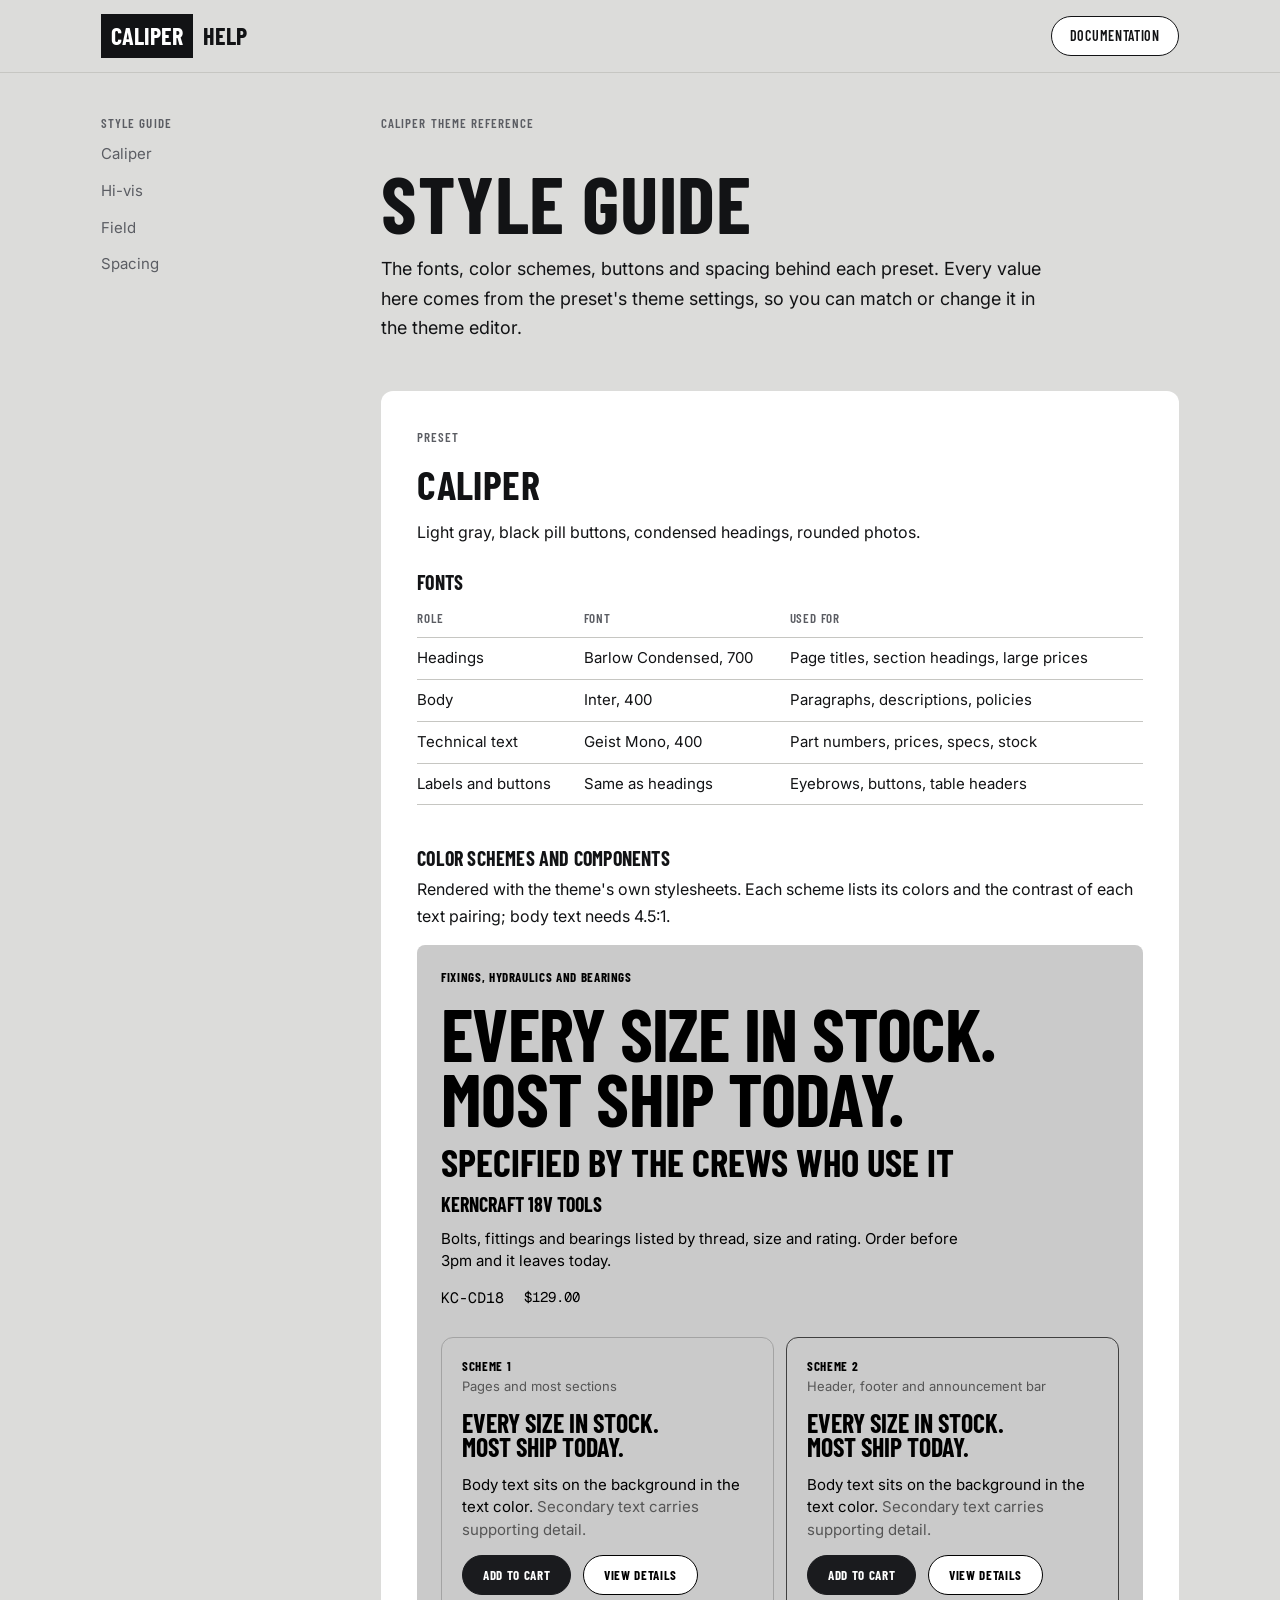
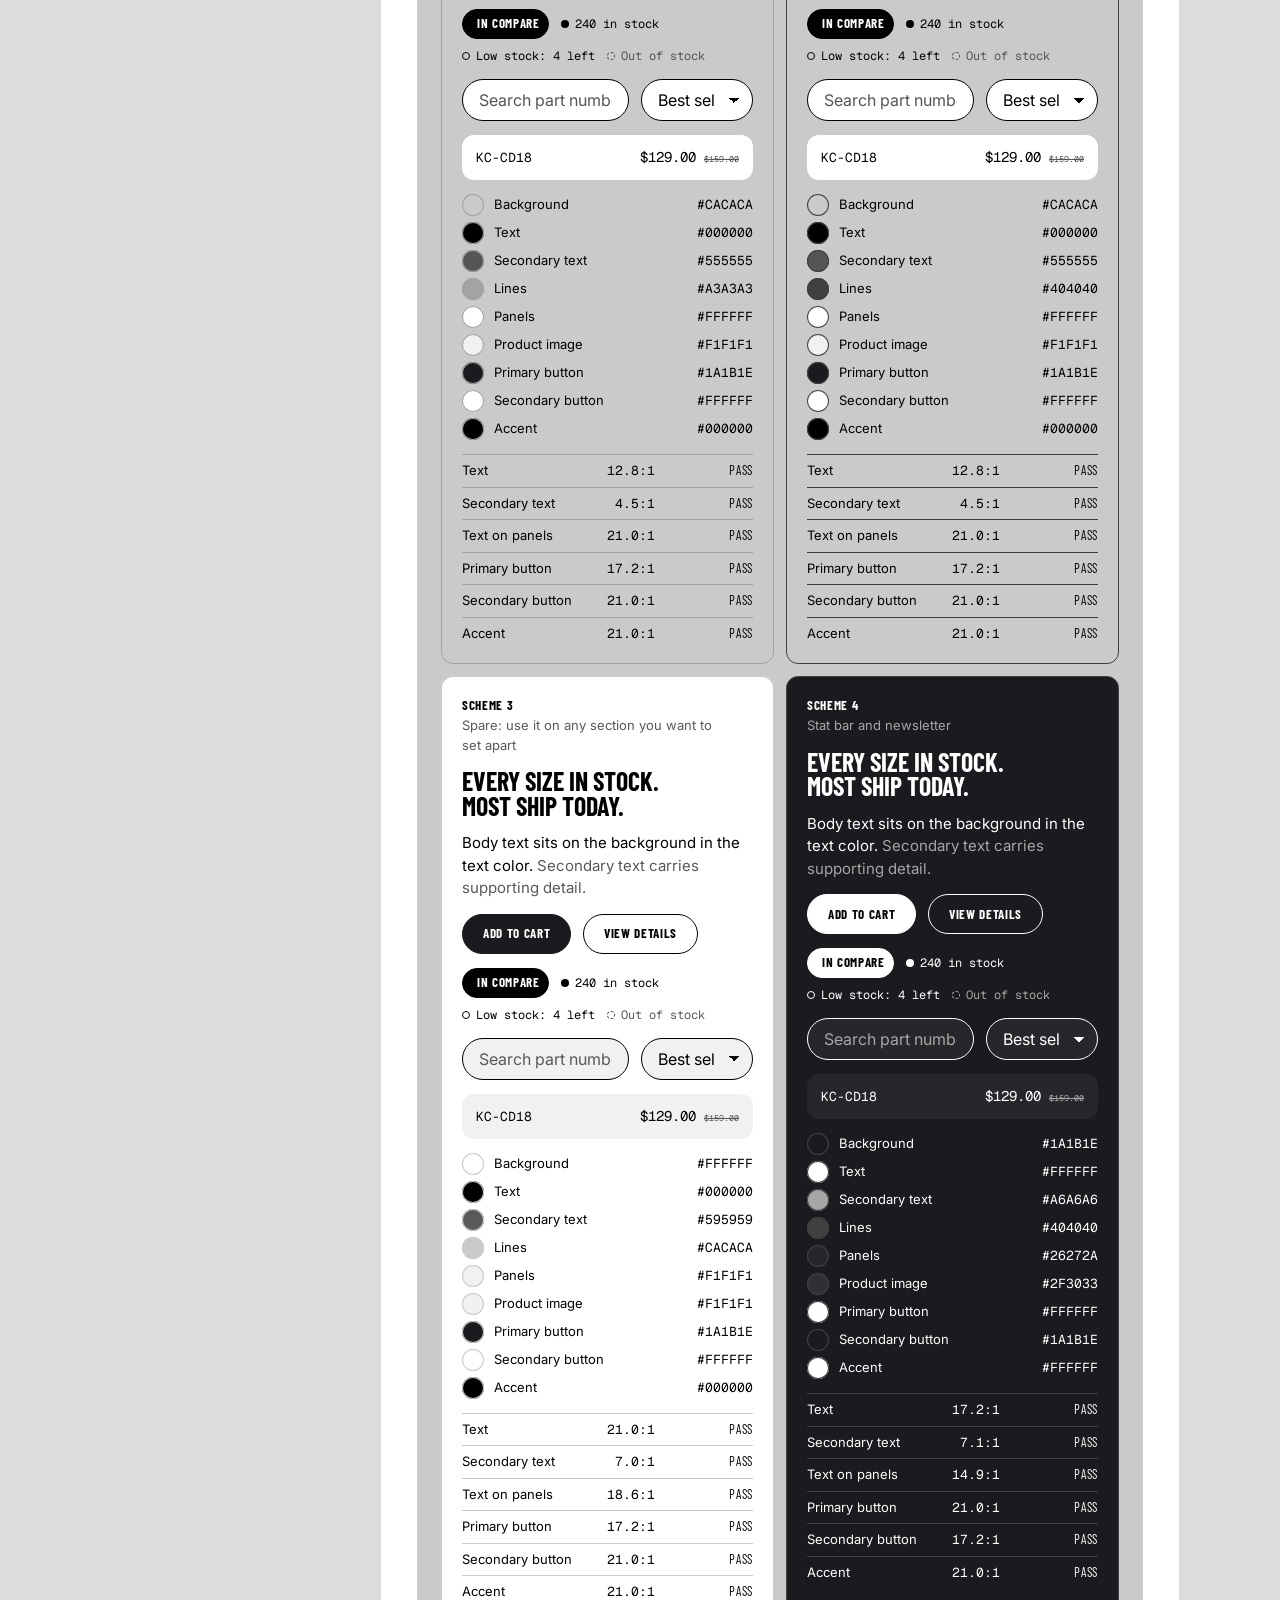
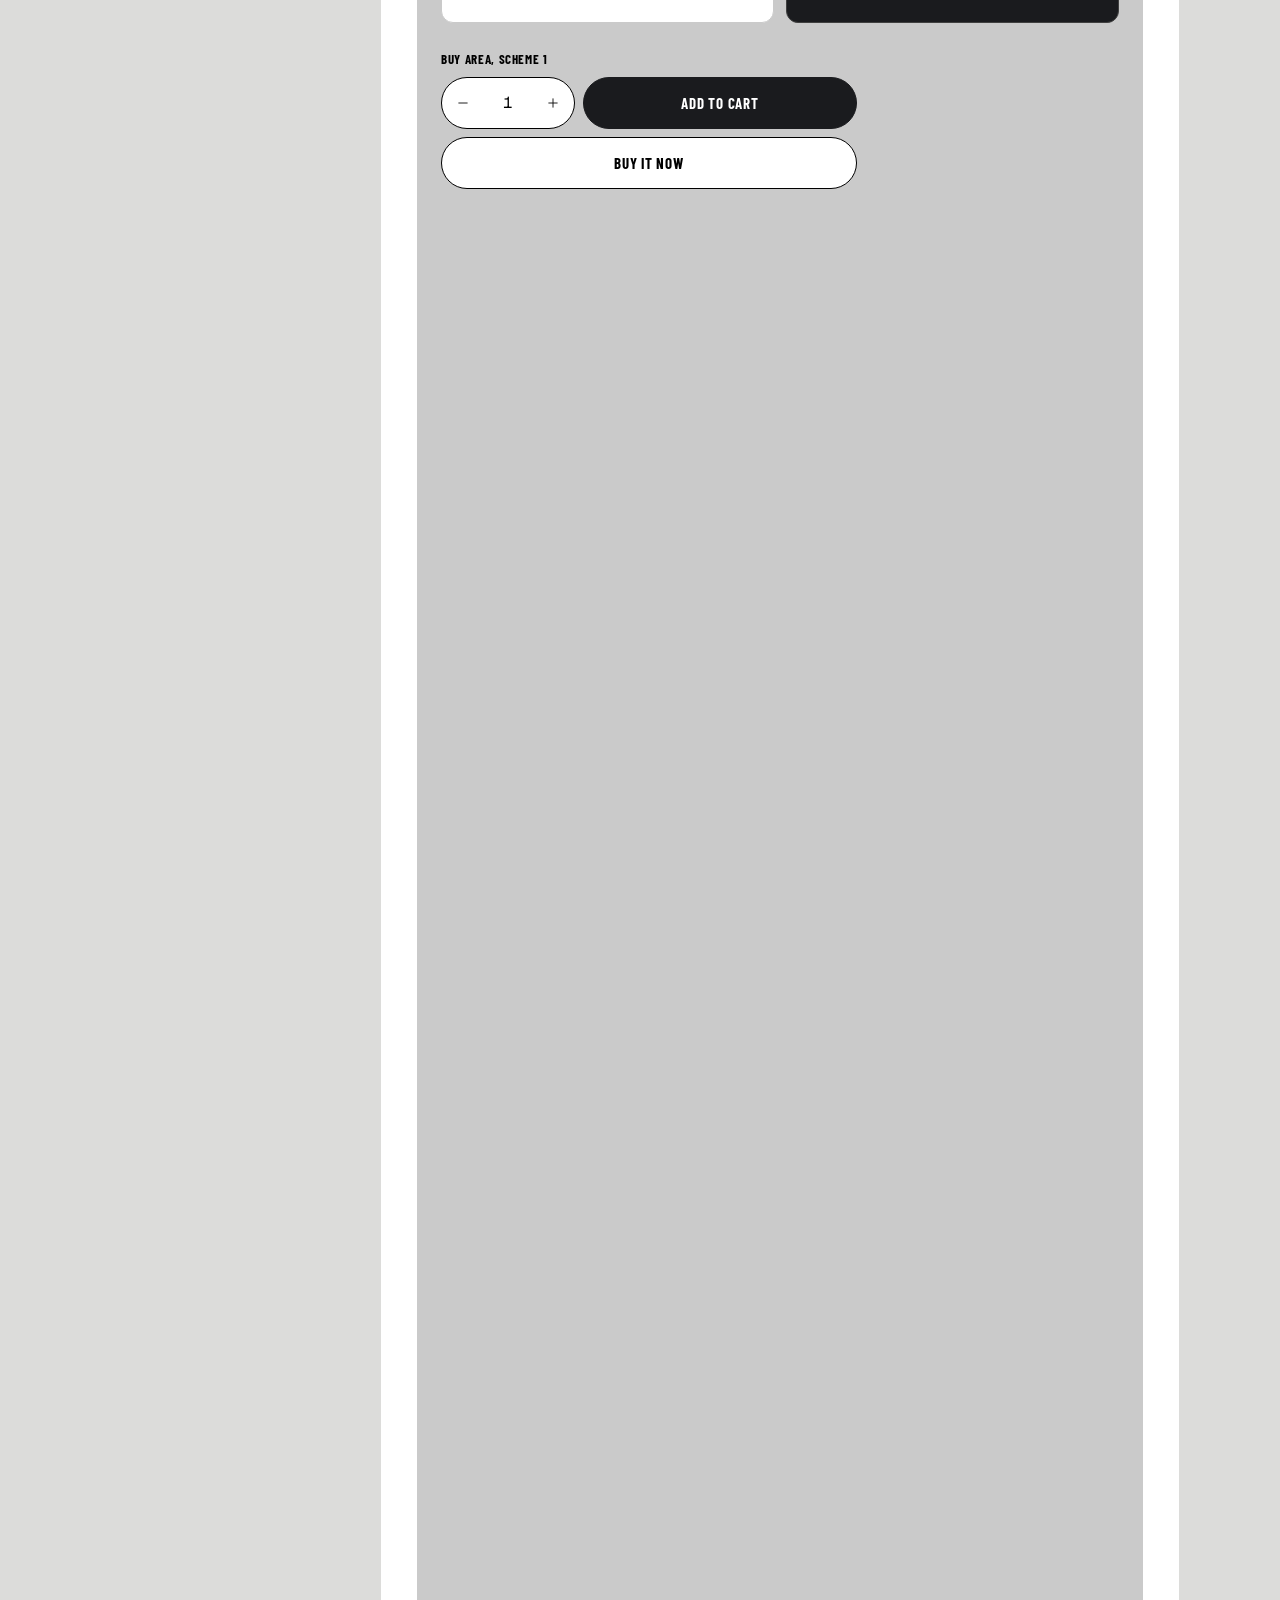
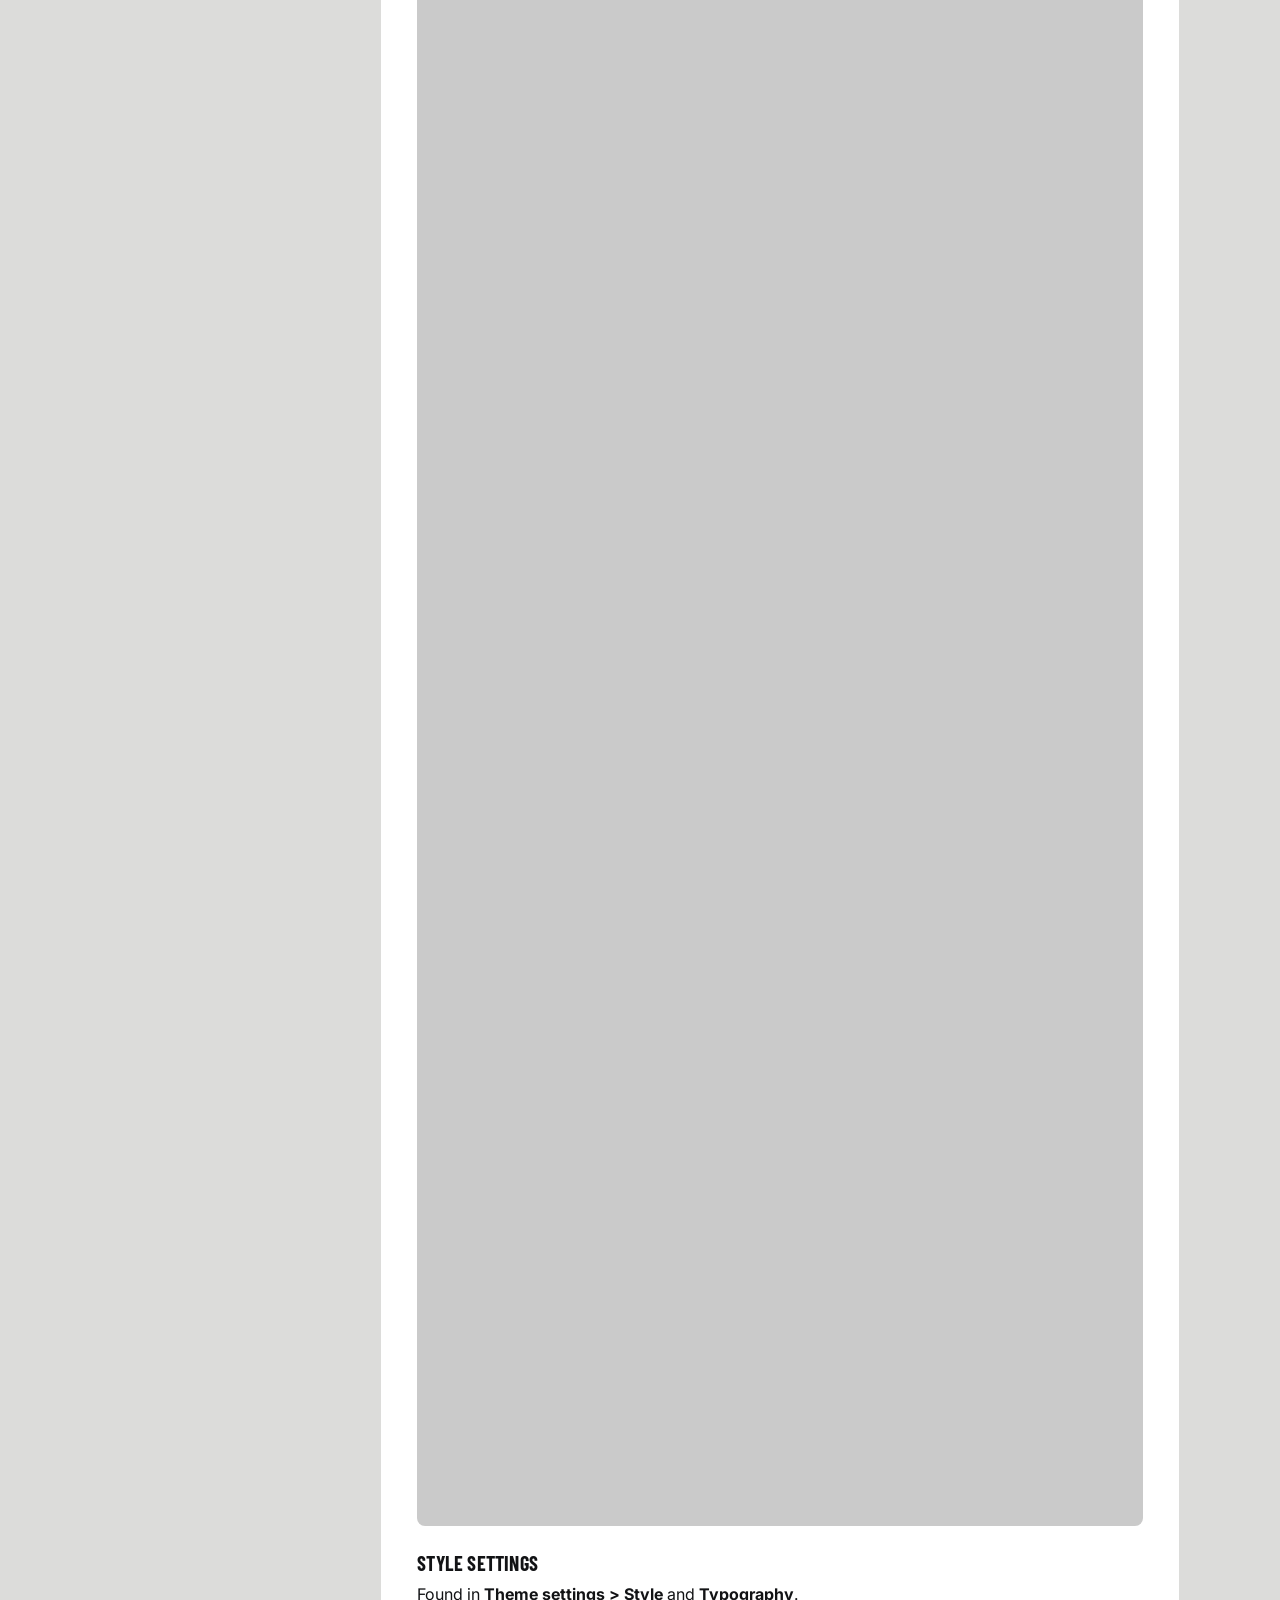
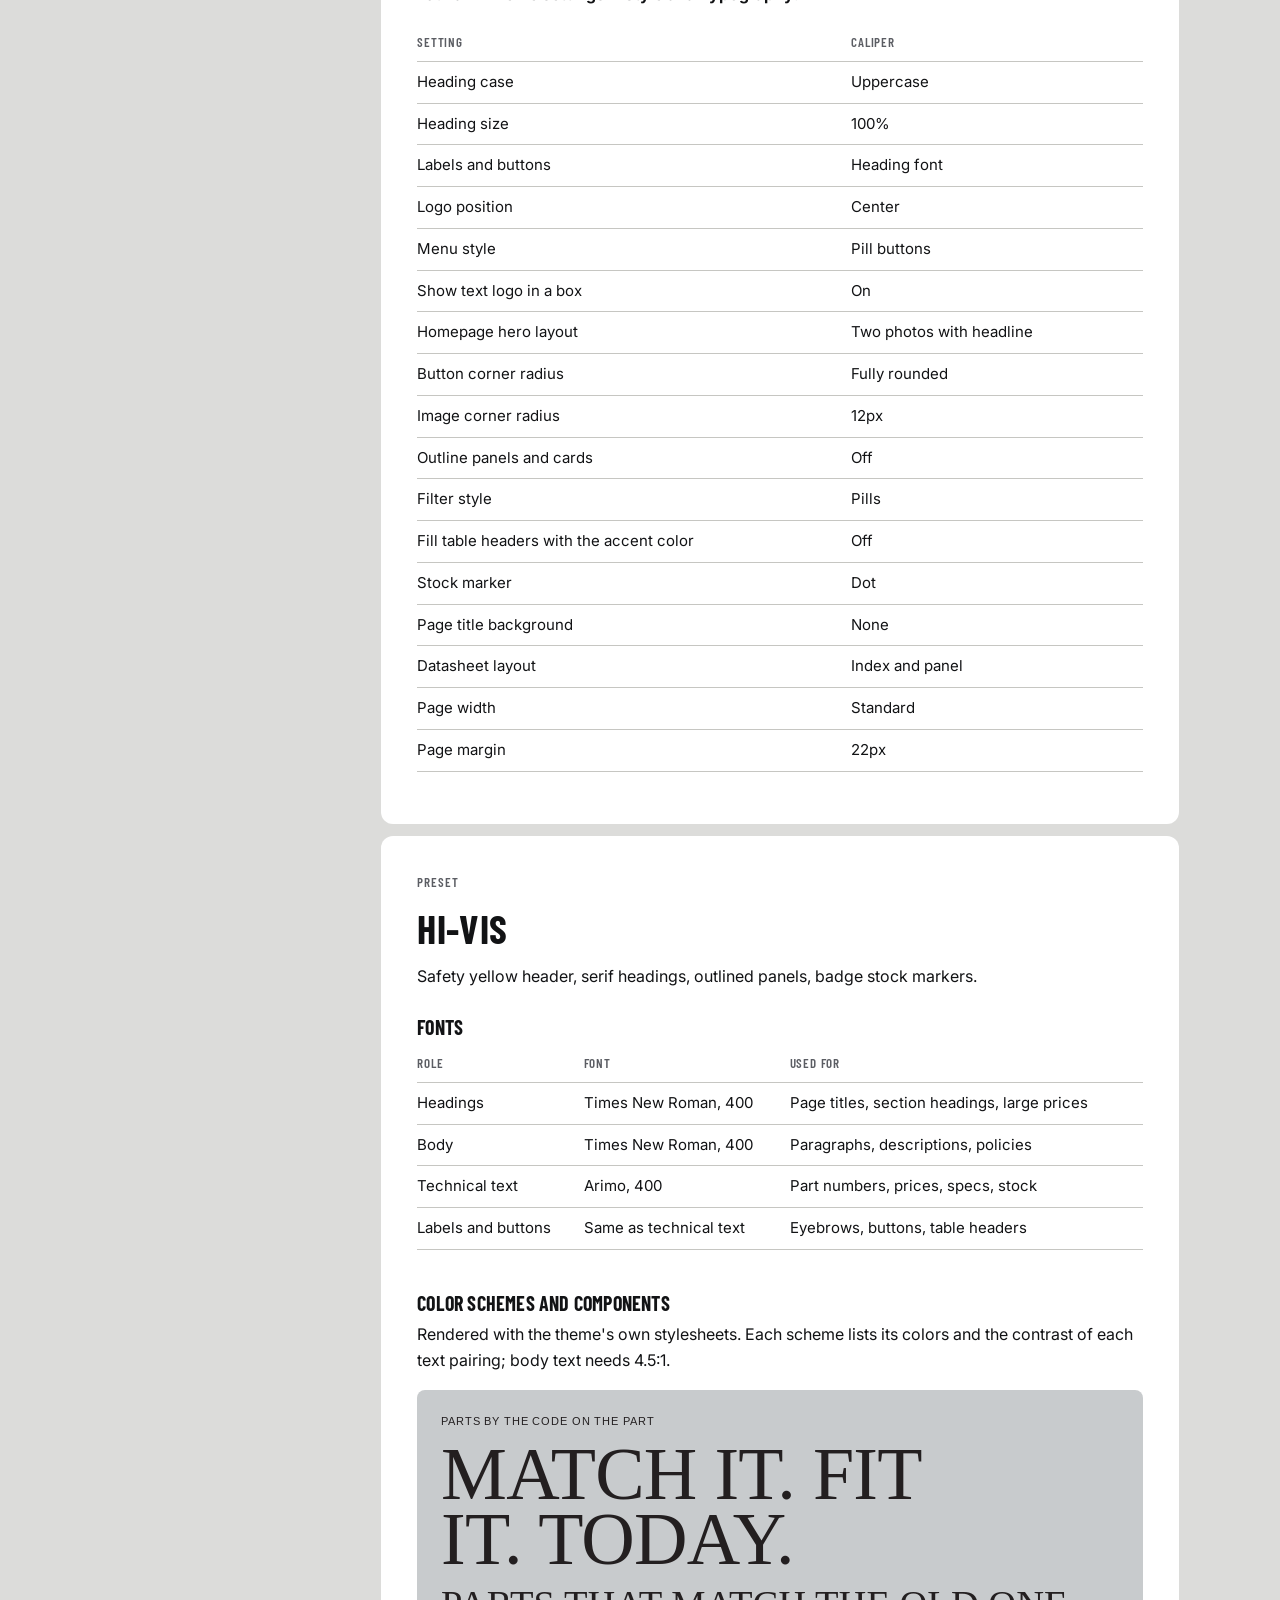
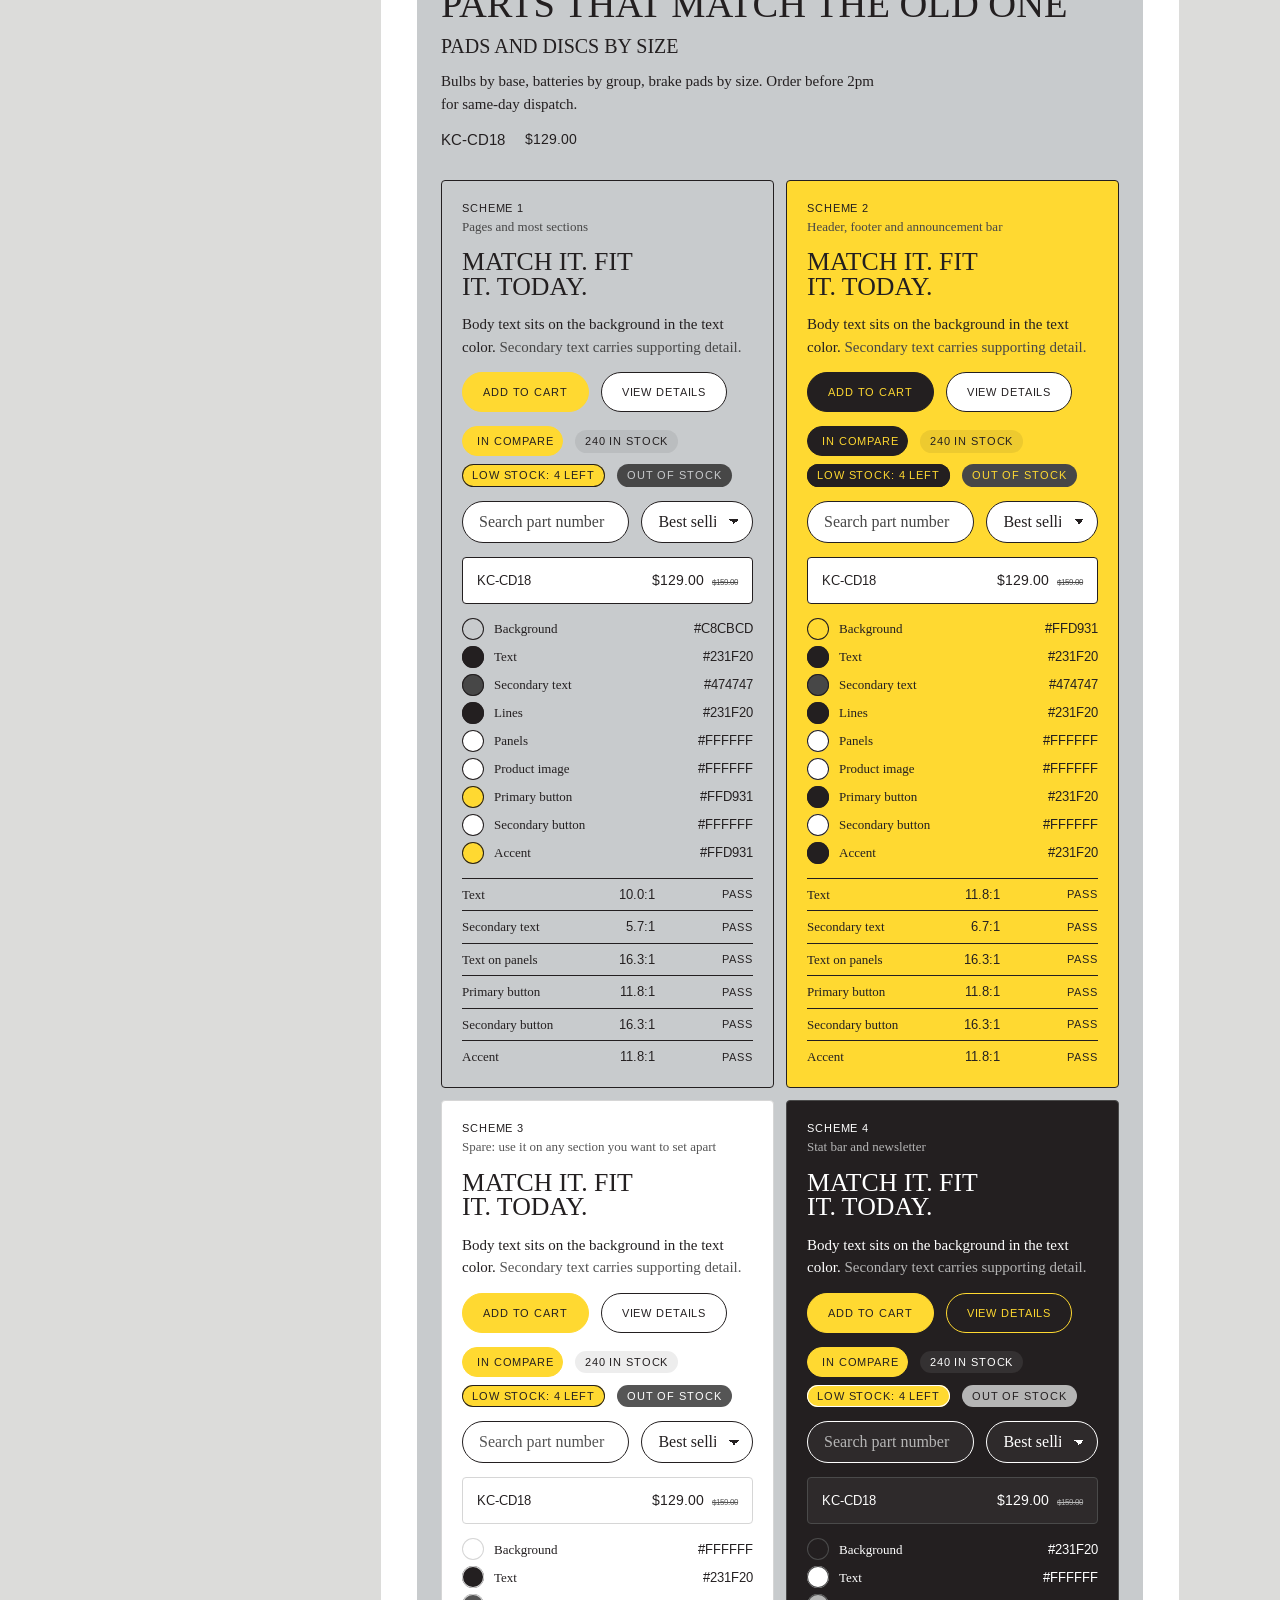
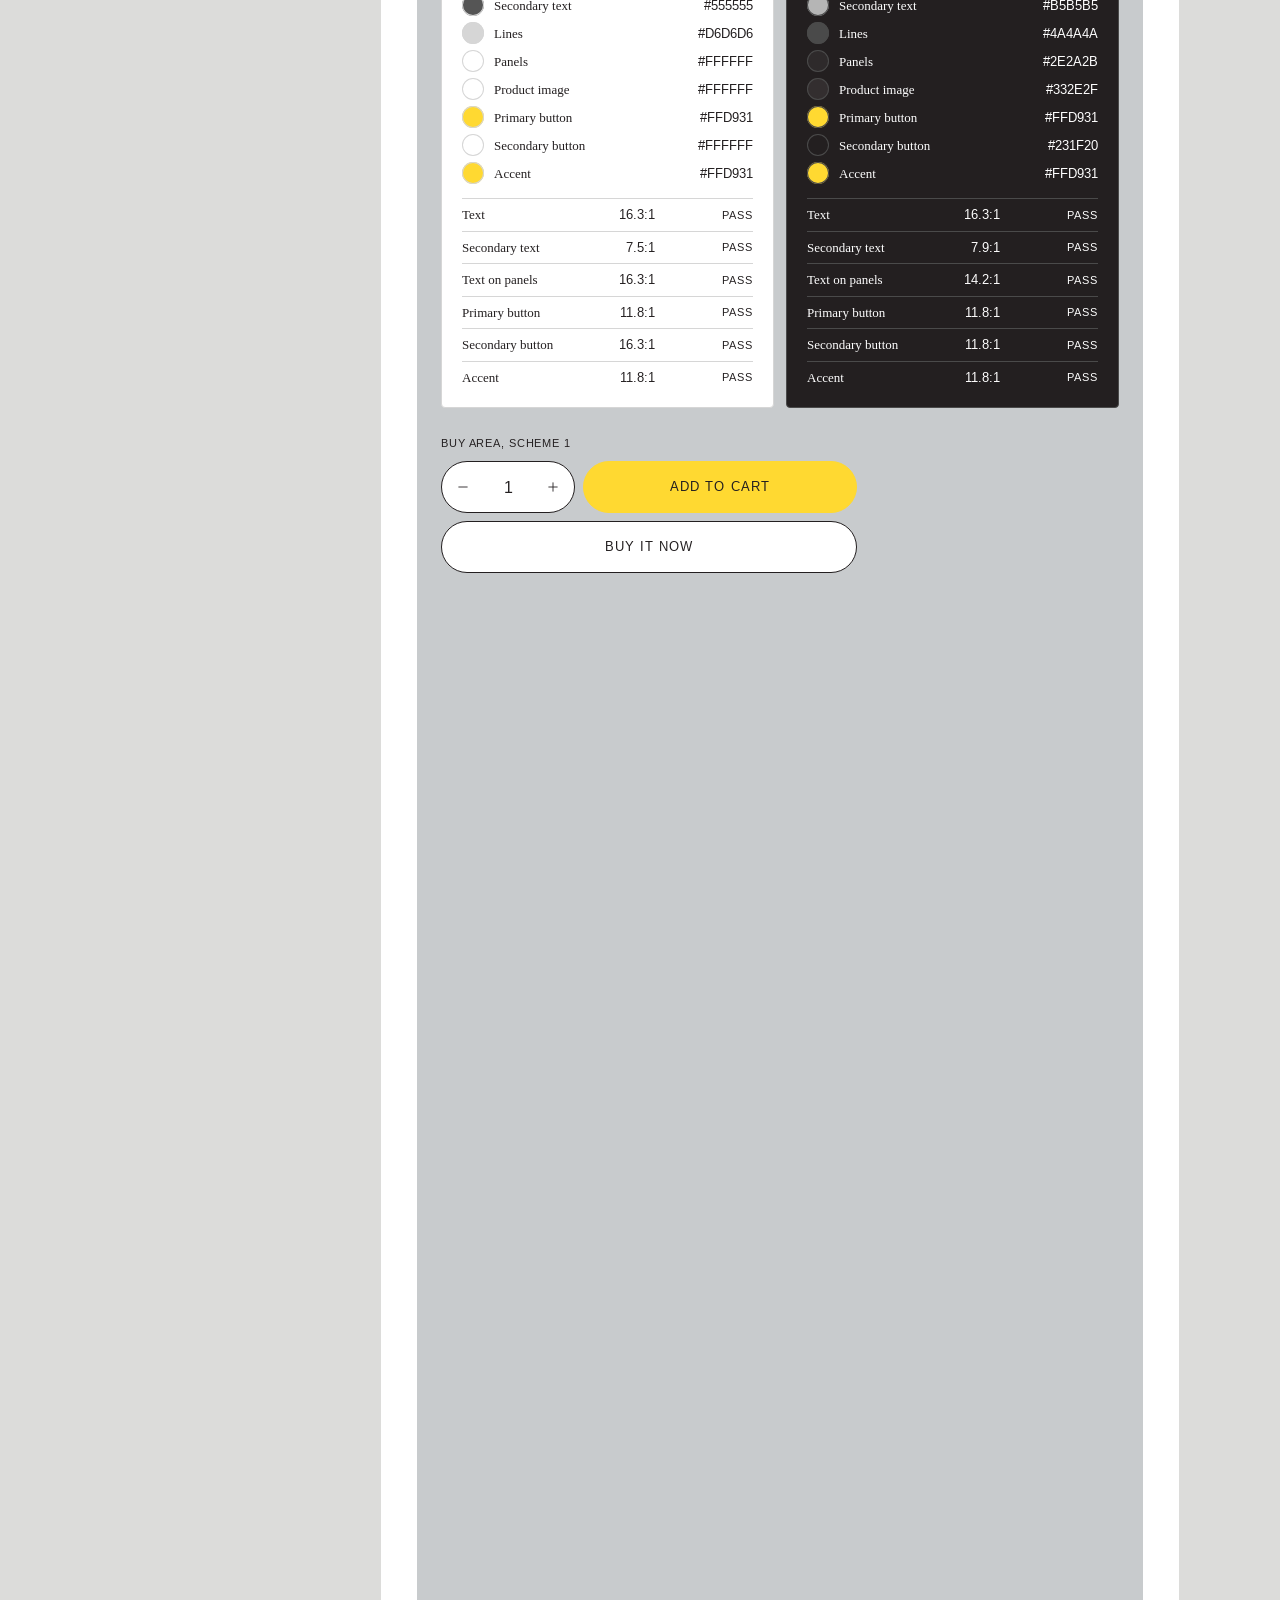
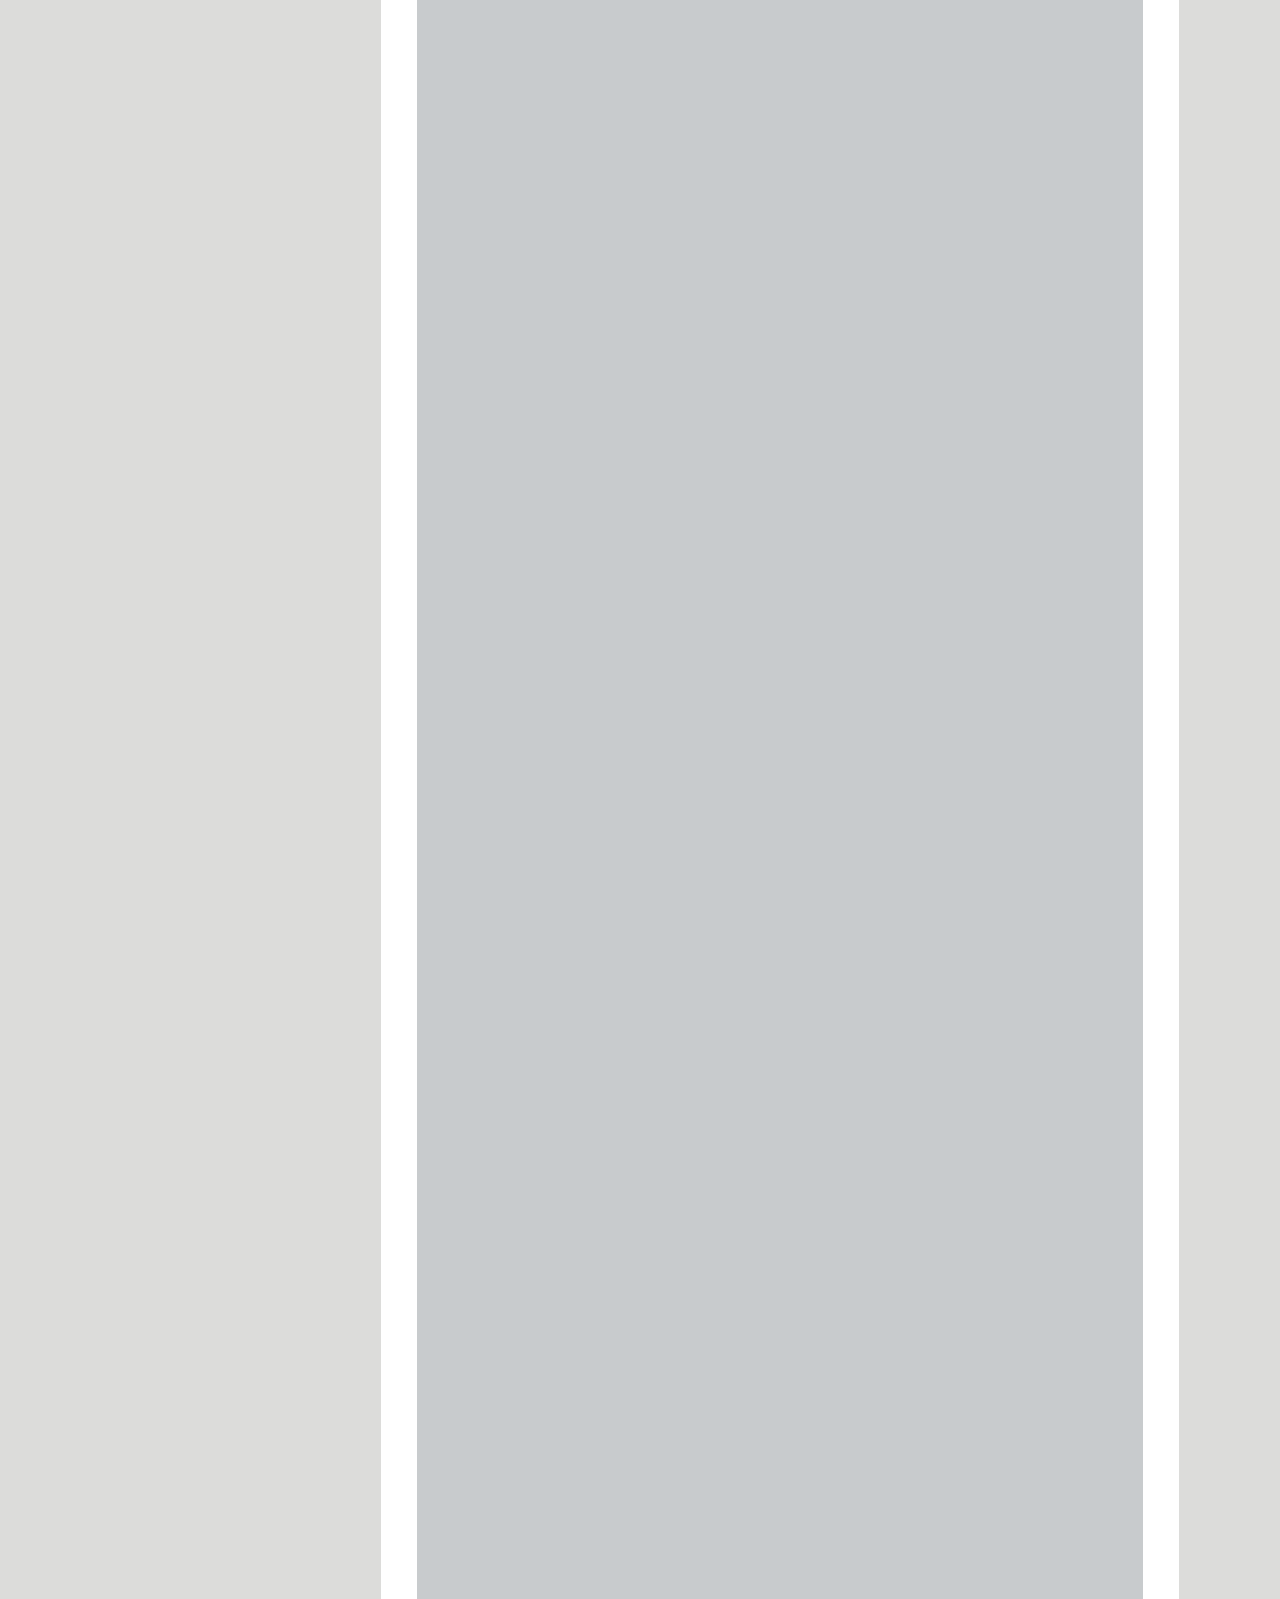
==== style-guide.html @ a6ded008 "Style guide, screenshot upload on the support form, 1.0.0 release notes" ====
<!doctype html>
<html lang="en">
<head>
<meta charset="utf-8">
<meta name="viewport" content="width=device-width, initial-scale=1">
<title>Caliper style guide</title>
<meta name="description" content="Fonts, color schemes, buttons and spacing for each Caliper preset, rendered with the theme's own styles.">
<link rel="preconnect" href="https://fonts.googleapis.com">
<link rel="preconnect" href="https://fonts.gstatic.com" crossorigin>
<link rel="stylesheet" href="https://fonts.googleapis.com/css2?family=Barlow+Condensed:wght@600;700&family=Inter:wght@400;600&family=Geist+Mono&display=swap">
<link rel="stylesheet" href="style.css">
</head>
<body>
<header class="top">
  <div class="top__inner">
    <a class="brand" href="index.html"><span>Caliper</span> Help</a>
    <a class="pill" href="index.html">Documentation</a>
  </div>
</header>

<div class="layout">
  <nav class="toc" aria-label="Contents">
    <span class="label">Style guide</span>
    <a href="#caliper">Caliper</a><a href="#hi-vis">Hi-vis</a><a href="#field">Field</a>
    <a href="#spacing">Spacing</a>
  </nav>

  <main class="content">
    <div class="hero">
      <p class="label">Caliper theme reference</p>
      <h1>Style guide</h1>
      <p class="lede">The fonts, color schemes, buttons and spacing behind each preset. Every value here comes from the preset's theme settings, so you can match or change it in the theme editor.</p>
    </div>

    <section class="doc" id="caliper">
      <p class="label">Preset</p>
      <h2>Caliper</h2>
      <p>Light gray, black pill buttons, condensed headings, rounded photos.</p>
      <h3>Fonts</h3>
      <div class="table-wrap"><table><thead><tr><th>Role</th><th>Font</th><th>Used for</th></tr></thead><tbody><tr><td>Headings</td><td>Barlow Condensed, 700</td><td>Page titles, section headings, large prices</td></tr><tr><td>Body</td><td>Inter, 400</td><td>Paragraphs, descriptions, policies</td></tr><tr><td>Technical text</td><td>Geist Mono, 400</td><td>Part numbers, prices, specs, stock</td></tr><tr><td>Labels and buttons</td><td>Same as headings</td><td>Eyebrows, buttons, table headers</td></tr></tbody></table></div>
      <h3>Color schemes and components</h3>
      <p>Rendered with the theme's own stylesheets. Each scheme lists its colors and the contrast of each text pairing; body text needs 4.5:1.</p>
      <iframe class="sg-frame" title="Caliper preset: type, color schemes and components" loading="lazy" srcdoc="&lt;!doctype html&gt;
&lt;html lang=&quot;en&quot;&gt;&lt;head&gt;&lt;meta charset=&quot;utf-8&quot;&gt;&lt;meta name=&quot;viewport&quot; content=&quot;width=device-width, initial-scale=1&quot;&gt;
&lt;link rel=&quot;preconnect&quot; href=&quot;https://fonts.googleapis.com&quot;&gt;&lt;link rel=&quot;preconnect&quot; href=&quot;https://fonts.gstatic.com&quot; crossorigin&gt;
&lt;link rel=&quot;stylesheet&quot; href=&quot;https://fonts.googleapis.com/css2?family=Barlow+Condensed:wght@700&amp;family=Inter:wght@400;700&amp;family=Geist+Mono:wght@400;700&amp;display=swap&quot;&gt;
&lt;link rel=&quot;stylesheet&quot; href=&quot;theme/critical.css&quot;&gt;&lt;link rel=&quot;stylesheet&quot; href=&quot;theme/base.css&quot;&gt;&lt;link rel=&quot;stylesheet&quot; href=&quot;theme/section-product.css&quot;&gt;
&lt;style&gt;
:root {
  --font-heading-family: &#x27;Barlow Condensed&#x27;, sans-serif; --font-heading-weight: 700; --font-heading-style: normal;
  --heading-case: uppercase; --heading-scale: 1.0;
  --font-body-family: &#x27;Inter&#x27;, sans-serif; --font-body-weight: 400; --font-body-weight-bold: 700; --font-body-style: normal;
  --font-mono-family: &#x27;Geist Mono&#x27;, monospace; --font-mono-weight: 400; --font-mono-weight-bold: 700;
  --font-label-family: &#x27;Barlow Condensed&#x27;, sans-serif; --font-label-weight: 700; --label-size: 0.8125rem; --label-tracking: 0.05em;
  --page-width: 1200px; --page-margin: 22px; --page-margin-phone: min(22px, 20px);
  --radius-button: 999px; --radius-image: 12px;
  --panel-border-width: 0px;
}
:root, .color-scheme-1 { --color-background: #CACACA; --gradient-background: #CACACA; --color-text: #000000; --color-muted: #555555; --color-rule: #A3A3A3; --color-panel: #FFFFFF; --color-specimen: #F1F1F1; --color-button: #1A1B1E; --color-button-label: #FFFFFF; --color-secondary-button: #FFFFFF; --color-secondary-button-label: #000000; --color-accent: #000000; --color-accent-label: #FFFFFF; }
.color-scheme-2 { --color-background: #CACACA; --gradient-background: #CACACA; --color-text: #000000; --color-muted: #555555; --color-rule: #404040; --color-panel: #FFFFFF; --color-specimen: #F1F1F1; --color-button: #1A1B1E; --color-button-label: #FFFFFF; --color-secondary-button: #FFFFFF; --color-secondary-button-label: #000000; --color-accent: #000000; --color-accent-label: #FFFFFF; }
.color-scheme-3 { --color-background: #FFFFFF; --gradient-background: #FFFFFF; --color-text: #000000; --color-muted: #595959; --color-rule: #CACACA; --color-panel: #F1F1F1; --color-specimen: #F1F1F1; --color-button: #1A1B1E; --color-button-label: #FFFFFF; --color-secondary-button: #FFFFFF; --color-secondary-button-label: #000000; --color-accent: #000000; --color-accent-label: #FFFFFF; }
.color-scheme-4 { --color-background: #1A1B1E; --gradient-background: #1A1B1E; --color-text: #FFFFFF; --color-muted: #A6A6A6; --color-rule: #404040; --color-panel: #26272A; --color-specimen: #2F3033; --color-button: #FFFFFF; --color-button-label: #000000; --color-secondary-button: #1A1B1E; --color-secondary-button-label: #FFFFFF; --color-accent: #FFFFFF; --color-accent-label: #000000; }
html, body { min-height: 0; }
body { display: block; background: var(--color-background); padding: 24px; }
.sg-type { display: grid; gap: 14px; padding-bottom: 28px; }
.sg-type__meta { display: flex; flex-wrap: wrap; gap: 8px 20px; }
.sg-schemes { display: grid; grid-template-columns: repeat(auto-fit, minmax(min(100%, 300px), 1fr)); gap: 12px; }
.sg-scheme { display: grid; align-content: start; gap: 14px; padding: 20px; border-radius: max(var(--radius-image), 4px);
  background: var(--color-background); color: var(--color-text); border: 1px solid var(--color-rule); }
.sg-scheme__head { display: grid; gap: 2px; }
.sg-small { font-size: 0.8125rem; }
.sg-row { display: flex; flex-wrap: wrap; align-items: center; gap: 8px 12px; }
.sg-row--fields { display: grid; grid-template-columns: minmax(0, 3fr) minmax(0, 2fr); }
.sg-panel { display: flex; justify-content: space-between; align-items: baseline; gap: 12px; padding: 12px 14px;
  background: var(--color-panel); border: var(--panel-border-width) solid var(--color-rule); border-radius: max(var(--radius-image), 4px); }
.sg-swatches, .sg-checks { display: grid; gap: 6px; margin: 0; padding: 0; list-style: none; font-size: 0.8125rem; }
.sg-swatches li, .sg-checks li { display: grid; grid-template-columns: 22px minmax(0, 1fr) auto; align-items: center; gap: 10px; }
.sg-checks li { grid-template-columns: minmax(0, 1fr) auto 5.5rem; padding-top: 6px; border-top: 1px solid var(--color-rule); }
.sg-swatch { width: 22px; height: 22px; border-radius: 50%; box-shadow: inset 0 0 0 1px var(--color-rule); }
.sg-swatches code, .sg-checks code { font-family: var(--font-mono-family); }
.sg-verdict { text-align: end; font-family: var(--font-label-family); font-size: var(--label-size); letter-spacing: var(--label-tracking); text-transform: uppercase; }
.sg-buy { display: grid; gap: 0; max-width: 26rem; padding-top: 28px; }
.sg-buy .product-form__row { display: flex; flex-wrap: wrap; gap: 0.5rem; }
.sg-buy .product-form__submit { flex: 1 1 8rem; }
.sg-buy .quantity__button { color: inherit; }
&lt;/style&gt;&lt;/head&gt;
&lt;body class=&quot;color-scheme-1&quot; data-menu=&quot;pills&quot; data-filters=&quot;pills&quot; data-stock=&quot;dot&quot; data-table-head=&quot;plain&quot;&gt;
&lt;div class=&quot;sg-type&quot;&gt;
  &lt;p class=&quot;label&quot;&gt;Fixings, hydraulics and bearings&lt;/p&gt;
  &lt;p class=&quot;h0&quot;&gt;Every size in stock. Most ship today.&lt;/p&gt;
  &lt;p class=&quot;h2&quot;&gt;Specified by the crews who use it&lt;/p&gt;
  &lt;p class=&quot;h4&quot;&gt;Kerncraft 18V tools&lt;/p&gt;
  &lt;p style=&quot;max-width:60ch&quot;&gt;Bolts, fittings and bearings listed by thread, size and rating. Order before 3pm and it leaves today.&lt;/p&gt;
  &lt;div class=&quot;sg-type__meta&quot;&gt;&lt;span class=&quot;part-number&quot;&gt;KC-CD18&lt;/span&gt;&lt;span class=&quot;price&quot;&gt;$129.00&lt;/span&gt;&lt;/div&gt;
&lt;/div&gt;
&lt;div class=&quot;sg-schemes&quot;&gt;
&lt;section class=&quot;sg-scheme color-scheme-1&quot; aria-labelledby=&quot;scheme-1-title&quot;&gt;
  &lt;header class=&quot;sg-scheme__head&quot;&gt;
    &lt;p class=&quot;label&quot; id=&quot;scheme-1-title&quot;&gt;Scheme 1&lt;/p&gt;
    &lt;p class=&quot;muted sg-small&quot;&gt;Pages and most sections&lt;/p&gt;
  &lt;/header&gt;
  &lt;p class=&quot;h3&quot;&gt;Every size in stock. Most ship today.&lt;/p&gt;
  &lt;p&gt;Body text sits on the background in the text color. &lt;span class=&quot;muted&quot;&gt;Secondary text carries supporting detail.&lt;/span&gt;&lt;/p&gt;
  &lt;div class=&quot;sg-row&quot;&gt;
    &lt;span class=&quot;button&quot;&gt;Add to cart&lt;/span&gt;
    &lt;span class=&quot;button button--secondary&quot;&gt;View details&lt;/span&gt;
  &lt;/div&gt;
  &lt;div class=&quot;sg-row&quot;&gt;
    &lt;span class=&quot;chip&quot;&gt;In compare&lt;/span&gt;
    &lt;span class=&quot;stock stock--in mono&quot;&gt;240 in stock&lt;/span&gt;
    &lt;span class=&quot;stock stock--low mono&quot;&gt;Low stock: 4 left&lt;/span&gt;
    &lt;span class=&quot;stock stock--out mono&quot;&gt;Out of stock&lt;/span&gt;
  &lt;/div&gt;
  &lt;div class=&quot;sg-row sg-row--fields&quot;&gt;
    &lt;input class=&quot;input&quot; type=&quot;text&quot; placeholder=&quot;Search part number&quot; aria-label=&quot;Search part number (scheme-1)&quot;&gt;
    &lt;select class=&quot;select&quot; aria-label=&quot;Sort (scheme-1)&quot;&gt;&lt;option&gt;Best selling&lt;/option&gt;&lt;/select&gt;
  &lt;/div&gt;
  &lt;div class=&quot;sg-panel&quot;&gt;
    &lt;span class=&quot;part-number sg-small&quot;&gt;KC-CD18&lt;/span&gt;
    &lt;div class=&quot;price price--sale&quot;&gt;&lt;span class=&quot;price__current&quot;&gt;$129.00&lt;/span&gt;&lt;s class=&quot;price__compare&quot;&gt;$159.00&lt;/s&gt;&lt;/div&gt;
  &lt;/div&gt;
  &lt;ul class=&quot;sg-swatches&quot; role=&quot;list&quot;&gt;&lt;li&gt;&lt;span class=&quot;sg-swatch&quot; style=&quot;background:#CACACA&quot;&gt;&lt;/span&gt;&lt;span&gt;Background&lt;/span&gt;&lt;code&gt;#CACACA&lt;/code&gt;&lt;/li&gt;&lt;li&gt;&lt;span class=&quot;sg-swatch&quot; style=&quot;background:#000000&quot;&gt;&lt;/span&gt;&lt;span&gt;Text&lt;/span&gt;&lt;code&gt;#000000&lt;/code&gt;&lt;/li&gt;&lt;li&gt;&lt;span class=&quot;sg-swatch&quot; style=&quot;background:#555555&quot;&gt;&lt;/span&gt;&lt;span&gt;Secondary text&lt;/span&gt;&lt;code&gt;#555555&lt;/code&gt;&lt;/li&gt;&lt;li&gt;&lt;span class=&quot;sg-swatch&quot; style=&quot;background:#A3A3A3&quot;&gt;&lt;/span&gt;&lt;span&gt;Lines&lt;/span&gt;&lt;code&gt;#A3A3A3&lt;/code&gt;&lt;/li&gt;&lt;li&gt;&lt;span class=&quot;sg-swatch&quot; style=&quot;background:#FFFFFF&quot;&gt;&lt;/span&gt;&lt;span&gt;Panels&lt;/span&gt;&lt;code&gt;#FFFFFF&lt;/code&gt;&lt;/li&gt;&lt;li&gt;&lt;span class=&quot;sg-swatch&quot; style=&quot;background:#F1F1F1&quot;&gt;&lt;/span&gt;&lt;span&gt;Product image&lt;/span&gt;&lt;code&gt;#F1F1F1&lt;/code&gt;&lt;/li&gt;&lt;li&gt;&lt;span class=&quot;sg-swatch&quot; style=&quot;background:#1A1B1E&quot;&gt;&lt;/span&gt;&lt;span&gt;Primary button&lt;/span&gt;&lt;code&gt;#1A1B1E&lt;/code&gt;&lt;/li&gt;&lt;li&gt;&lt;span class=&quot;sg-swatch&quot; style=&quot;background:#FFFFFF&quot;&gt;&lt;/span&gt;&lt;span&gt;Secondary button&lt;/span&gt;&lt;code&gt;#FFFFFF&lt;/code&gt;&lt;/li&gt;&lt;li&gt;&lt;span class=&quot;sg-swatch&quot; style=&quot;background:#000000&quot;&gt;&lt;/span&gt;&lt;span&gt;Accent&lt;/span&gt;&lt;code&gt;#000000&lt;/code&gt;&lt;/li&gt;&lt;/ul&gt;
  &lt;ul class=&quot;sg-checks&quot; role=&quot;list&quot; aria-label=&quot;Contrast, 4.5:1 needed for text&quot;&gt;&lt;li&gt;&lt;span&gt;Text&lt;/span&gt;&lt;code&gt;12.8:1&lt;/code&gt;&lt;span class=&quot;sg-verdict&quot;&gt;Pass&lt;/span&gt;&lt;/li&gt;&lt;li&gt;&lt;span&gt;Secondary text&lt;/span&gt;&lt;code&gt;4.5:1&lt;/code&gt;&lt;span class=&quot;sg-verdict&quot;&gt;Pass&lt;/span&gt;&lt;/li&gt;&lt;li&gt;&lt;span&gt;Text on panels&lt;/span&gt;&lt;code&gt;21.0:1&lt;/code&gt;&lt;span class=&quot;sg-verdict&quot;&gt;Pass&lt;/span&gt;&lt;/li&gt;&lt;li&gt;&lt;span&gt;Primary button&lt;/span&gt;&lt;code&gt;17.2:1&lt;/code&gt;&lt;span class=&quot;sg-verdict&quot;&gt;Pass&lt;/span&gt;&lt;/li&gt;&lt;li&gt;&lt;span&gt;Secondary button&lt;/span&gt;&lt;code&gt;21.0:1&lt;/code&gt;&lt;span class=&quot;sg-verdict&quot;&gt;Pass&lt;/span&gt;&lt;/li&gt;&lt;li&gt;&lt;span&gt;Accent&lt;/span&gt;&lt;code&gt;21.0:1&lt;/code&gt;&lt;span class=&quot;sg-verdict&quot;&gt;Pass&lt;/span&gt;&lt;/li&gt;&lt;/ul&gt;
&lt;/section&gt;
&lt;section class=&quot;sg-scheme color-scheme-2&quot; aria-labelledby=&quot;scheme-2-title&quot;&gt;
  &lt;header class=&quot;sg-scheme__head&quot;&gt;
    &lt;p class=&quot;label&quot; id=&quot;scheme-2-title&quot;&gt;Scheme 2&lt;/p&gt;
    &lt;p class=&quot;muted sg-small&quot;&gt;Header, footer and announcement bar&lt;/p&gt;
  &lt;/header&gt;
  &lt;p class=&quot;h3&quot;&gt;Every size in stock. Most ship today.&lt;/p&gt;
  &lt;p&gt;Body text sits on the background in the text color. &lt;span class=&quot;muted&quot;&gt;Secondary text carries supporting detail.&lt;/span&gt;&lt;/p&gt;
  &lt;div class=&quot;sg-row&quot;&gt;
    &lt;span class=&quot;button&quot;&gt;Add to cart&lt;/span&gt;
    &lt;span class=&quot;button button--secondary&quot;&gt;View details&lt;/span&gt;
  &lt;/div&gt;
  &lt;div class=&quot;sg-row&quot;&gt;
    &lt;span class=&quot;chip&quot;&gt;In compare&lt;/span&gt;
    &lt;span class=&quot;stock stock--in mono&quot;&gt;240 in stock&lt;/span&gt;
    &lt;span class=&quot;stock stock--low mono&quot;&gt;Low stock: 4 left&lt;/span&gt;
    &lt;span class=&quot;stock stock--out mono&quot;&gt;Out of stock&lt;/span&gt;
  &lt;/div&gt;
  &lt;div class=&quot;sg-row sg-row--fields&quot;&gt;
    &lt;input class=&quot;input&quot; type=&quot;text&quot; placeholder=&quot;Search part number&quot; aria-label=&quot;Search part number (scheme-2)&quot;&gt;
    &lt;select class=&quot;select&quot; aria-label=&quot;Sort (scheme-2)&quot;&gt;&lt;option&gt;Best selling&lt;/option&gt;&lt;/select&gt;
  &lt;/div&gt;
  &lt;div class=&quot;sg-panel&quot;&gt;
    &lt;span class=&quot;part-number sg-small&quot;&gt;KC-CD18&lt;/span&gt;
    &lt;div class=&quot;price price--sale&quot;&gt;&lt;span class=&quot;price__current&quot;&gt;$129.00&lt;/span&gt;&lt;s class=&quot;price__compare&quot;&gt;$159.00&lt;/s&gt;&lt;/div&gt;
  &lt;/div&gt;
  &lt;ul class=&quot;sg-swatches&quot; role=&quot;list&quot;&gt;&lt;li&gt;&lt;span class=&quot;sg-swatch&quot; style=&quot;background:#CACACA&quot;&gt;&lt;/span&gt;&lt;span&gt;Background&lt;/span&gt;&lt;code&gt;#CACACA&lt;/code&gt;&lt;/li&gt;&lt;li&gt;&lt;span class=&quot;sg-swatch&quot; style=&quot;background:#000000&quot;&gt;&lt;/span&gt;&lt;span&gt;Text&lt;/span&gt;&lt;code&gt;#000000&lt;/code&gt;&lt;/li&gt;&lt;li&gt;&lt;span class=&quot;sg-swatch&quot; style=&quot;background:#555555&quot;&gt;&lt;/span&gt;&lt;span&gt;Secondary text&lt;/span&gt;&lt;code&gt;#555555&lt;/code&gt;&lt;/li&gt;&lt;li&gt;&lt;span class=&quot;sg-swatch&quot; style=&quot;background:#404040&quot;&gt;&lt;/span&gt;&lt;span&gt;Lines&lt;/span&gt;&lt;code&gt;#404040&lt;/code&gt;&lt;/li&gt;&lt;li&gt;&lt;span class=&quot;sg-swatch&quot; style=&quot;background:#FFFFFF&quot;&gt;&lt;/span&gt;&lt;span&gt;Panels&lt;/span&gt;&lt;code&gt;#FFFFFF&lt;/code&gt;&lt;/li&gt;&lt;li&gt;&lt;span class=&quot;sg-swatch&quot; style=&quot;background:#F1F1F1&quot;&gt;&lt;/span&gt;&lt;span&gt;Product image&lt;/span&gt;&lt;code&gt;#F1F1F1&lt;/code&gt;&lt;/li&gt;&lt;li&gt;&lt;span class=&quot;sg-swatch&quot; style=&quot;background:#1A1B1E&quot;&gt;&lt;/span&gt;&lt;span&gt;Primary button&lt;/span&gt;&lt;code&gt;#1A1B1E&lt;/code&gt;&lt;/li&gt;&lt;li&gt;&lt;span class=&quot;sg-swatch&quot; style=&quot;background:#FFFFFF&quot;&gt;&lt;/span&gt;&lt;span&gt;Secondary button&lt;/span&gt;&lt;code&gt;#FFFFFF&lt;/code&gt;&lt;/li&gt;&lt;li&gt;&lt;span class=&quot;sg-swatch&quot; style=&quot;background:#000000&quot;&gt;&lt;/span&gt;&lt;span&gt;Accent&lt;/span&gt;&lt;code&gt;#000000&lt;/code&gt;&lt;/li&gt;&lt;/ul&gt;
  &lt;ul class=&quot;sg-checks&quot; role=&quot;list&quot; aria-label=&quot;Contrast, 4.5:1 needed for text&quot;&gt;&lt;li&gt;&lt;span&gt;Text&lt;/span&gt;&lt;code&gt;12.8:1&lt;/code&gt;&lt;span class=&quot;sg-verdict&quot;&gt;Pass&lt;/span&gt;&lt;/li&gt;&lt;li&gt;&lt;span&gt;Secondary text&lt;/span&gt;&lt;code&gt;4.5:1&lt;/code&gt;&lt;span class=&quot;sg-verdict&quot;&gt;Pass&lt;/span&gt;&lt;/li&gt;&lt;li&gt;&lt;span&gt;Text on panels&lt;/span&gt;&lt;code&gt;21.0:1&lt;/code&gt;&lt;span class=&quot;sg-verdict&quot;&gt;Pass&lt;/span&gt;&lt;/li&gt;&lt;li&gt;&lt;span&gt;Primary button&lt;/span&gt;&lt;code&gt;17.2:1&lt;/code&gt;&lt;span class=&quot;sg-verdict&quot;&gt;Pass&lt;/span&gt;&lt;/li&gt;&lt;li&gt;&lt;span&gt;Secondary button&lt;/span&gt;&lt;code&gt;21.0:1&lt;/code&gt;&lt;span class=&quot;sg-verdict&quot;&gt;Pass&lt;/span&gt;&lt;/li&gt;&lt;li&gt;&lt;span&gt;Accent&lt;/span&gt;&lt;code&gt;21.0:1&lt;/code&gt;&lt;span class=&quot;sg-verdict&quot;&gt;Pass&lt;/span&gt;&lt;/li&gt;&lt;/ul&gt;
&lt;/section&gt;
&lt;section class=&quot;sg-scheme color-scheme-3&quot; aria-labelledby=&quot;scheme-3-title&quot;&gt;
  &lt;header class=&quot;sg-scheme__head&quot;&gt;
    &lt;p class=&quot;label&quot; id=&quot;scheme-3-title&quot;&gt;Scheme 3&lt;/p&gt;
    &lt;p class=&quot;muted sg-small&quot;&gt;Spare: use it on any section you want to set apart&lt;/p&gt;
  &lt;/header&gt;
  &lt;p class=&quot;h3&quot;&gt;Every size in stock. Most ship today.&lt;/p&gt;
  &lt;p&gt;Body text sits on the background in the text color. &lt;span class=&quot;muted&quot;&gt;Secondary text carries supporting detail.&lt;/span&gt;&lt;/p&gt;
  &lt;div class=&quot;sg-row&quot;&gt;
    &lt;span class=&quot;button&quot;&gt;Add to cart&lt;/span&gt;
    &lt;span class=&quot;button button--secondary&quot;&gt;View details&lt;/span&gt;
  &lt;/div&gt;
  &lt;div class=&quot;sg-row&quot;&gt;
    &lt;span class=&quot;chip&quot;&gt;In compare&lt;/span&gt;
    &lt;span class=&quot;stock stock--in mono&quot;&gt;240 in stock&lt;/span&gt;
    &lt;span class=&quot;stock stock--low mono&quot;&gt;Low stock: 4 left&lt;/span&gt;
    &lt;span class=&quot;stock stock--out mono&quot;&gt;Out of stock&lt;/span&gt;
  &lt;/div&gt;
  &lt;div class=&quot;sg-row sg-row--fields&quot;&gt;
    &lt;input class=&quot;input&quot; type=&quot;text&quot; placeholder=&quot;Search part number&quot; aria-label=&quot;Search part number (scheme-3)&quot;&gt;
    &lt;select class=&quot;select&quot; aria-label=&quot;Sort (scheme-3)&quot;&gt;&lt;option&gt;Best selling&lt;/option&gt;&lt;/select&gt;
  &lt;/div&gt;
  &lt;div class=&quot;sg-panel&quot;&gt;
    &lt;span class=&quot;part-number sg-small&quot;&gt;KC-CD18&lt;/span&gt;
    &lt;div class=&quot;price price--sale&quot;&gt;&lt;span class=&quot;price__current&quot;&gt;$129.00&lt;/span&gt;&lt;s class=&quot;price__compare&quot;&gt;$159.00&lt;/s&gt;&lt;/div&gt;
  &lt;/div&gt;
  &lt;ul class=&quot;sg-swatches&quot; role=&quot;list&quot;&gt;&lt;li&gt;&lt;span class=&quot;sg-swatch&quot; style=&quot;background:#FFFFFF&quot;&gt;&lt;/span&gt;&lt;span&gt;Background&lt;/span&gt;&lt;code&gt;#FFFFFF&lt;/code&gt;&lt;/li&gt;&lt;li&gt;&lt;span class=&quot;sg-swatch&quot; style=&quot;background:#000000&quot;&gt;&lt;/span&gt;&lt;span&gt;Text&lt;/span&gt;&lt;code&gt;#000000&lt;/code&gt;&lt;/li&gt;&lt;li&gt;&lt;span class=&quot;sg-swatch&quot; style=&quot;background:#595959&quot;&gt;&lt;/span&gt;&lt;span&gt;Secondary text&lt;/span&gt;&lt;code&gt;#595959&lt;/code&gt;&lt;/li&gt;&lt;li&gt;&lt;span class=&quot;sg-swatch&quot; style=&quot;background:#CACACA&quot;&gt;&lt;/span&gt;&lt;span&gt;Lines&lt;/span&gt;&lt;code&gt;#CACACA&lt;/code&gt;&lt;/li&gt;&lt;li&gt;&lt;span class=&quot;sg-swatch&quot; style=&quot;background:#F1F1F1&quot;&gt;&lt;/span&gt;&lt;span&gt;Panels&lt;/span&gt;&lt;code&gt;#F1F1F1&lt;/code&gt;&lt;/li&gt;&lt;li&gt;&lt;span class=&quot;sg-swatch&quot; style=&quot;background:#F1F1F1&quot;&gt;&lt;/span&gt;&lt;span&gt;Product image&lt;/span&gt;&lt;code&gt;#F1F1F1&lt;/code&gt;&lt;/li&gt;&lt;li&gt;&lt;span class=&quot;sg-swatch&quot; style=&quot;background:#1A1B1E&quot;&gt;&lt;/span&gt;&lt;span&gt;Primary button&lt;/span&gt;&lt;code&gt;#1A1B1E&lt;/code&gt;&lt;/li&gt;&lt;li&gt;&lt;span class=&quot;sg-swatch&quot; style=&quot;background:#FFFFFF&quot;&gt;&lt;/span&gt;&lt;span&gt;Secondary button&lt;/span&gt;&lt;code&gt;#FFFFFF&lt;/code&gt;&lt;/li&gt;&lt;li&gt;&lt;span class=&quot;sg-swatch&quot; style=&quot;background:#000000&quot;&gt;&lt;/span&gt;&lt;span&gt;Accent&lt;/span&gt;&lt;code&gt;#000000&lt;/code&gt;&lt;/li&gt;&lt;/ul&gt;
  &lt;ul class=&quot;sg-checks&quot; role=&quot;list&quot; aria-label=&quot;Contrast, 4.5:1 needed for text&quot;&gt;&lt;li&gt;&lt;span&gt;Text&lt;/span&gt;&lt;code&gt;21.0:1&lt;/code&gt;&lt;span class=&quot;sg-verdict&quot;&gt;Pass&lt;/span&gt;&lt;/li&gt;&lt;li&gt;&lt;span&gt;Secondary text&lt;/span&gt;&lt;code&gt;7.0:1&lt;/code&gt;&lt;span class=&quot;sg-verdict&quot;&gt;Pass&lt;/span&gt;&lt;/li&gt;&lt;li&gt;&lt;span&gt;Text on panels&lt;/span&gt;&lt;code&gt;18.6:1&lt;/code&gt;&lt;span class=&quot;sg-verdict&quot;&gt;Pass&lt;/span&gt;&lt;/li&gt;&lt;li&gt;&lt;span&gt;Primary button&lt;/span&gt;&lt;code&gt;17.2:1&lt;/code&gt;&lt;span class=&quot;sg-verdict&quot;&gt;Pass&lt;/span&gt;&lt;/li&gt;&lt;li&gt;&lt;span&gt;Secondary button&lt;/span&gt;&lt;code&gt;21.0:1&lt;/code&gt;&lt;span class=&quot;sg-verdict&quot;&gt;Pass&lt;/span&gt;&lt;/li&gt;&lt;li&gt;&lt;span&gt;Accent&lt;/span&gt;&lt;code&gt;21.0:1&lt;/code&gt;&lt;span class=&quot;sg-verdict&quot;&gt;Pass&lt;/span&gt;&lt;/li&gt;&lt;/ul&gt;
&lt;/section&gt;
&lt;section class=&quot;sg-scheme color-scheme-4&quot; aria-labelledby=&quot;scheme-4-title&quot;&gt;
  &lt;header class=&quot;sg-scheme__head&quot;&gt;
    &lt;p class=&quot;label&quot; id=&quot;scheme-4-title&quot;&gt;Scheme 4&lt;/p&gt;
    &lt;p class=&quot;muted sg-small&quot;&gt;Stat bar and newsletter&lt;/p&gt;
  &lt;/header&gt;
  &lt;p class=&quot;h3&quot;&gt;Every size in stock. Most ship today.&lt;/p&gt;
  &lt;p&gt;Body text sits on the background in the text color. &lt;span class=&quot;muted&quot;&gt;Secondary text carries supporting detail.&lt;/span&gt;&lt;/p&gt;
  &lt;div class=&quot;sg-row&quot;&gt;
    &lt;span class=&quot;button&quot;&gt;Add to cart&lt;/span&gt;
    &lt;span class=&quot;button button--secondary&quot;&gt;View details&lt;/span&gt;
  &lt;/div&gt;
  &lt;div class=&quot;sg-row&quot;&gt;
    &lt;span class=&quot;chip&quot;&gt;In compare&lt;/span&gt;
    &lt;span class=&quot;stock stock--in mono&quot;&gt;240 in stock&lt;/span&gt;
    &lt;span class=&quot;stock stock--low mono&quot;&gt;Low stock: 4 left&lt;/span&gt;
    &lt;span class=&quot;stock stock--out mono&quot;&gt;Out of stock&lt;/span&gt;
  &lt;/div&gt;
  &lt;div class=&quot;sg-row sg-row--fields&quot;&gt;
    &lt;input class=&quot;input&quot; type=&quot;text&quot; placeholder=&quot;Search part number&quot; aria-label=&quot;Search part number (scheme-4)&quot;&gt;
    &lt;select class=&quot;select&quot; aria-label=&quot;Sort (scheme-4)&quot;&gt;&lt;option&gt;Best selling&lt;/option&gt;&lt;/select&gt;
  &lt;/div&gt;
  &lt;div class=&quot;sg-panel&quot;&gt;
    &lt;span class=&quot;part-number sg-small&quot;&gt;KC-CD18&lt;/span&gt;
    &lt;div class=&quot;price price--sale&quot;&gt;&lt;span class=&quot;price__current&quot;&gt;$129.00&lt;/span&gt;&lt;s class=&quot;price__compare&quot;&gt;$159.00&lt;/s&gt;&lt;/div&gt;
  &lt;/div&gt;
  &lt;ul class=&quot;sg-swatches&quot; role=&quot;list&quot;&gt;&lt;li&gt;&lt;span class=&quot;sg-swatch&quot; style=&quot;background:#1A1B1E&quot;&gt;&lt;/span&gt;&lt;span&gt;Background&lt;/span&gt;&lt;code&gt;#1A1B1E&lt;/code&gt;&lt;/li&gt;&lt;li&gt;&lt;span class=&quot;sg-swatch&quot; style=&quot;background:#FFFFFF&quot;&gt;&lt;/span&gt;&lt;span&gt;Text&lt;/span&gt;&lt;code&gt;#FFFFFF&lt;/code&gt;&lt;/li&gt;&lt;li&gt;&lt;span class=&quot;sg-swatch&quot; style=&quot;background:#A6A6A6&quot;&gt;&lt;/span&gt;&lt;span&gt;Secondary text&lt;/span&gt;&lt;code&gt;#A6A6A6&lt;/code&gt;&lt;/li&gt;&lt;li&gt;&lt;span class=&quot;sg-swatch&quot; style=&quot;background:#404040&quot;&gt;&lt;/span&gt;&lt;span&gt;Lines&lt;/span&gt;&lt;code&gt;#404040&lt;/code&gt;&lt;/li&gt;&lt;li&gt;&lt;span class=&quot;sg-swatch&quot; style=&quot;background:#26272A&quot;&gt;&lt;/span&gt;&lt;span&gt;Panels&lt;/span&gt;&lt;code&gt;#26272A&lt;/code&gt;&lt;/li&gt;&lt;li&gt;&lt;span class=&quot;sg-swatch&quot; style=&quot;background:#2F3033&quot;&gt;&lt;/span&gt;&lt;span&gt;Product image&lt;/span&gt;&lt;code&gt;#2F3033&lt;/code&gt;&lt;/li&gt;&lt;li&gt;&lt;span class=&quot;sg-swatch&quot; style=&quot;background:#FFFFFF&quot;&gt;&lt;/span&gt;&lt;span&gt;Primary button&lt;/span&gt;&lt;code&gt;#FFFFFF&lt;/code&gt;&lt;/li&gt;&lt;li&gt;&lt;span class=&quot;sg-swatch&quot; style=&quot;background:#1A1B1E&quot;&gt;&lt;/span&gt;&lt;span&gt;Secondary button&lt;/span&gt;&lt;code&gt;#1A1B1E&lt;/code&gt;&lt;/li&gt;&lt;li&gt;&lt;span class=&quot;sg-swatch&quot; style=&quot;background:#FFFFFF&quot;&gt;&lt;/span&gt;&lt;span&gt;Accent&lt;/span&gt;&lt;code&gt;#FFFFFF&lt;/code&gt;&lt;/li&gt;&lt;/ul&gt;
  &lt;ul class=&quot;sg-checks&quot; role=&quot;list&quot; aria-label=&quot;Contrast, 4.5:1 needed for text&quot;&gt;&lt;li&gt;&lt;span&gt;Text&lt;/span&gt;&lt;code&gt;17.2:1&lt;/code&gt;&lt;span class=&quot;sg-verdict&quot;&gt;Pass&lt;/span&gt;&lt;/li&gt;&lt;li&gt;&lt;span&gt;Secondary text&lt;/span&gt;&lt;code&gt;7.1:1&lt;/code&gt;&lt;span class=&quot;sg-verdict&quot;&gt;Pass&lt;/span&gt;&lt;/li&gt;&lt;li&gt;&lt;span&gt;Text on panels&lt;/span&gt;&lt;code&gt;14.9:1&lt;/code&gt;&lt;span class=&quot;sg-verdict&quot;&gt;Pass&lt;/span&gt;&lt;/li&gt;&lt;li&gt;&lt;span&gt;Primary button&lt;/span&gt;&lt;code&gt;21.0:1&lt;/code&gt;&lt;span class=&quot;sg-verdict&quot;&gt;Pass&lt;/span&gt;&lt;/li&gt;&lt;li&gt;&lt;span&gt;Secondary button&lt;/span&gt;&lt;code&gt;17.2:1&lt;/code&gt;&lt;span class=&quot;sg-verdict&quot;&gt;Pass&lt;/span&gt;&lt;/li&gt;&lt;li&gt;&lt;span&gt;Accent&lt;/span&gt;&lt;code&gt;21.0:1&lt;/code&gt;&lt;span class=&quot;sg-verdict&quot;&gt;Pass&lt;/span&gt;&lt;/li&gt;&lt;/ul&gt;
&lt;/section&gt;&lt;/div&gt;
&lt;div class=&quot;sg-buy&quot;&gt;
  &lt;p class=&quot;label&quot;&gt;Buy area, scheme 1&lt;/p&gt;
  &lt;div class=&quot;product-form__row&quot; style=&quot;margin-top:10px&quot;&gt;
    &lt;div class=&quot;quantity&quot;&gt;
      &lt;button type=&quot;button&quot; class=&quot;quantity__button&quot; aria-label=&quot;Decrease quantity&quot;&gt;&lt;svg class=&quot;icon&quot; viewBox=&quot;0 0 24 24&quot; fill=&quot;none&quot; stroke=&quot;currentColor&quot; stroke-width=&quot;1.5&quot; stroke-linecap=&quot;square&quot; aria-hidden=&quot;true&quot; focusable=&quot;false&quot;&gt;&lt;path d=&quot;M5 12h14&quot;/&gt;&lt;/svg&gt;&lt;/button&gt;
      &lt;input class=&quot;quantity__input mono&quot; type=&quot;number&quot; value=&quot;1&quot; aria-label=&quot;Quantity&quot;&gt;
      &lt;button type=&quot;button&quot; class=&quot;quantity__button&quot; aria-label=&quot;Increase quantity&quot;&gt;&lt;svg class=&quot;icon&quot; viewBox=&quot;0 0 24 24&quot; fill=&quot;none&quot; stroke=&quot;currentColor&quot; stroke-width=&quot;1.5&quot; stroke-linecap=&quot;square&quot; aria-hidden=&quot;true&quot; focusable=&quot;false&quot;&gt;&lt;path d=&quot;M12 5v14M5 12h14&quot;/&gt;&lt;/svg&gt;&lt;/button&gt;
    &lt;/div&gt;
    &lt;span class=&quot;button button--large product-form__submit&quot;&gt;Add to cart&lt;/span&gt;
  &lt;/div&gt;
  &lt;div class=&quot;product-form__dynamic&quot;&gt;&lt;div class=&quot;shopify-payment-button&quot;&gt;&lt;span class=&quot;shopify-payment-button__button shopify-payment-button__button--unbranded&quot;&gt;Buy it now&lt;/span&gt;&lt;/div&gt;&lt;/div&gt;
&lt;/div&gt;
&lt;/body&gt;&lt;/html&gt;"></iframe>
      <h3>Style settings</h3>
      <p>Found in <strong>Theme settings &gt; Style</strong> and <strong>Typography</strong>.</p>
      <div class="table-wrap"><table><thead><tr><th>Setting</th><th>Caliper</th></tr></thead><tbody><tr><td>Heading case</td><td>Uppercase</td></tr><tr><td>Heading size</td><td>100%</td></tr><tr><td>Labels and buttons</td><td>Heading font</td></tr><tr><td>Logo position</td><td>Center</td></tr><tr><td>Menu style</td><td>Pill buttons</td></tr><tr><td>Show text logo in a box</td><td>On</td></tr><tr><td>Homepage hero layout</td><td>Two photos with headline</td></tr><tr><td>Button corner radius</td><td>Fully rounded</td></tr><tr><td>Image corner radius</td><td>12px</td></tr><tr><td>Outline panels and cards</td><td>Off</td></tr><tr><td>Filter style</td><td>Pills</td></tr><tr><td>Fill table headers with the accent color</td><td>Off</td></tr><tr><td>Stock marker</td><td>Dot</td></tr><tr><td>Page title background</td><td>None</td></tr><tr><td>Datasheet layout</td><td>Index and panel</td></tr><tr><td>Page width</td><td>Standard</td></tr><tr><td>Page margin</td><td>22px</td></tr></tbody></table></div>
    </section>
    <section class="doc" id="hi-vis">
      <p class="label">Preset</p>
      <h2>Hi-vis</h2>
      <p>Safety yellow header, serif headings, outlined panels, badge stock markers.</p>
      <h3>Fonts</h3>
      <div class="table-wrap"><table><thead><tr><th>Role</th><th>Font</th><th>Used for</th></tr></thead><tbody><tr><td>Headings</td><td>Times New Roman, 400</td><td>Page titles, section headings, large prices</td></tr><tr><td>Body</td><td>Times New Roman, 400</td><td>Paragraphs, descriptions, policies</td></tr><tr><td>Technical text</td><td>Arimo, 400</td><td>Part numbers, prices, specs, stock</td></tr><tr><td>Labels and buttons</td><td>Same as technical text</td><td>Eyebrows, buttons, table headers</td></tr></tbody></table></div>
      <h3>Color schemes and components</h3>
      <p>Rendered with the theme's own stylesheets. Each scheme lists its colors and the contrast of each text pairing; body text needs 4.5:1.</p>
      <iframe class="sg-frame" title="Hi-vis preset: type, color schemes and components" loading="lazy" srcdoc="&lt;!doctype html&gt;
&lt;html lang=&quot;en&quot;&gt;&lt;head&gt;&lt;meta charset=&quot;utf-8&quot;&gt;&lt;meta name=&quot;viewport&quot; content=&quot;width=device-width, initial-scale=1&quot;&gt;
&lt;link rel=&quot;preconnect&quot; href=&quot;https://fonts.googleapis.com&quot;&gt;&lt;link rel=&quot;preconnect&quot; href=&quot;https://fonts.gstatic.com&quot; crossorigin&gt;
&lt;link rel=&quot;stylesheet&quot; href=&quot;https://fonts.googleapis.com/css2?family=Arimo:wght@400;700&amp;display=swap&quot;&gt;
&lt;link rel=&quot;stylesheet&quot; href=&quot;theme/critical.css&quot;&gt;&lt;link rel=&quot;stylesheet&quot; href=&quot;theme/base.css&quot;&gt;&lt;link rel=&quot;stylesheet&quot; href=&quot;theme/section-product.css&quot;&gt;
&lt;style&gt;
:root {
  --font-heading-family: &#x27;Times New Roman&#x27;, Times, Georgia, serif; --font-heading-weight: 400; --font-heading-style: normal;
  --heading-case: uppercase; --heading-scale: 1.0;
  --font-body-family: &#x27;Times New Roman&#x27;, Times, Georgia, serif; --font-body-weight: 400; --font-body-weight-bold: 700; --font-body-style: normal;
  --font-mono-family: &#x27;Arimo&#x27;, sans-serif; --font-mono-weight: 400; --font-mono-weight-bold: 700;
  --font-label-family: &#x27;Arimo&#x27;, sans-serif; --font-label-weight: 400; --label-size: 0.6875rem; --label-tracking: 0.08em;
  --page-width: 1200px; --page-margin: 30px; --page-margin-phone: min(30px, 20px);
  --radius-button: 999px; --radius-image: 0px;
  --panel-border-width: 1px;
}
:root, .color-scheme-1 { --color-background: #C8CBCD; --gradient-background: #C8CBCD; --color-text: #231F20; --color-muted: #474747; --color-rule: #231F20; --color-panel: #FFFFFF; --color-specimen: #FFFFFF; --color-button: #FFD931; --color-button-label: #231F20; --color-secondary-button: #FFFFFF; --color-secondary-button-label: #231F20; --color-accent: #FFD931; --color-accent-label: #231F20; }
.color-scheme-2 { --color-background: #FFD931; --gradient-background: #FFD931; --color-text: #231F20; --color-muted: #474747; --color-rule: #231F20; --color-panel: #FFFFFF; --color-specimen: #FFFFFF; --color-button: #231F20; --color-button-label: #FFD931; --color-secondary-button: #FFFFFF; --color-secondary-button-label: #231F20; --color-accent: #231F20; --color-accent-label: #FFD931; }
.color-scheme-3 { --color-background: #FFFFFF; --gradient-background: #FFFFFF; --color-text: #231F20; --color-muted: #555555; --color-rule: #D6D6D6; --color-panel: #FFFFFF; --color-specimen: #FFFFFF; --color-button: #FFD931; --color-button-label: #231F20; --color-secondary-button: #FFFFFF; --color-secondary-button-label: #231F20; --color-accent: #FFD931; --color-accent-label: #231F20; }
.color-scheme-4 { --color-background: #231F20; --gradient-background: #231F20; --color-text: #FFFFFF; --color-muted: #B5B5B5; --color-rule: #4A4A4A; --color-panel: #2E2A2B; --color-specimen: #332E2F; --color-button: #FFD931; --color-button-label: #231F20; --color-secondary-button: #231F20; --color-secondary-button-label: #FFD931; --color-accent: #FFD931; --color-accent-label: #231F20; }
html, body { min-height: 0; }
body { display: block; background: var(--color-background); padding: 24px; }
.sg-type { display: grid; gap: 14px; padding-bottom: 28px; }
.sg-type__meta { display: flex; flex-wrap: wrap; gap: 8px 20px; }
.sg-schemes { display: grid; grid-template-columns: repeat(auto-fit, minmax(min(100%, 300px), 1fr)); gap: 12px; }
.sg-scheme { display: grid; align-content: start; gap: 14px; padding: 20px; border-radius: max(var(--radius-image), 4px);
  background: var(--color-background); color: var(--color-text); border: 1px solid var(--color-rule); }
.sg-scheme__head { display: grid; gap: 2px; }
.sg-small { font-size: 0.8125rem; }
.sg-row { display: flex; flex-wrap: wrap; align-items: center; gap: 8px 12px; }
.sg-row--fields { display: grid; grid-template-columns: minmax(0, 3fr) minmax(0, 2fr); }
.sg-panel { display: flex; justify-content: space-between; align-items: baseline; gap: 12px; padding: 12px 14px;
  background: var(--color-panel); border: var(--panel-border-width) solid var(--color-rule); border-radius: max(var(--radius-image), 4px); }
.sg-swatches, .sg-checks { display: grid; gap: 6px; margin: 0; padding: 0; list-style: none; font-size: 0.8125rem; }
.sg-swatches li, .sg-checks li { display: grid; grid-template-columns: 22px minmax(0, 1fr) auto; align-items: center; gap: 10px; }
.sg-checks li { grid-template-columns: minmax(0, 1fr) auto 5.5rem; padding-top: 6px; border-top: 1px solid var(--color-rule); }
.sg-swatch { width: 22px; height: 22px; border-radius: 50%; box-shadow: inset 0 0 0 1px var(--color-rule); }
.sg-swatches code, .sg-checks code { font-family: var(--font-mono-family); }
.sg-verdict { text-align: end; font-family: var(--font-label-family); font-size: var(--label-size); letter-spacing: var(--label-tracking); text-transform: uppercase; }
.sg-buy { display: grid; gap: 0; max-width: 26rem; padding-top: 28px; }
.sg-buy .product-form__row { display: flex; flex-wrap: wrap; gap: 0.5rem; }
.sg-buy .product-form__submit { flex: 1 1 8rem; }
.sg-buy .quantity__button { color: inherit; }
&lt;/style&gt;&lt;/head&gt;
&lt;body class=&quot;color-scheme-1&quot; data-menu=&quot;text&quot; data-filters=&quot;list&quot; data-stock=&quot;badge&quot; data-table-head=&quot;filled&quot;&gt;
&lt;div class=&quot;sg-type&quot;&gt;
  &lt;p class=&quot;label&quot;&gt;Parts by the code on the part&lt;/p&gt;
  &lt;p class=&quot;h0&quot;&gt;Match it. Fit it. Today.&lt;/p&gt;
  &lt;p class=&quot;h2&quot;&gt;Parts that match the old one&lt;/p&gt;
  &lt;p class=&quot;h4&quot;&gt;Pads and discs by size&lt;/p&gt;
  &lt;p style=&quot;max-width:60ch&quot;&gt;Bulbs by base, batteries by group, brake pads by size. Order before 2pm for same-day dispatch.&lt;/p&gt;
  &lt;div class=&quot;sg-type__meta&quot;&gt;&lt;span class=&quot;part-number&quot;&gt;KC-CD18&lt;/span&gt;&lt;span class=&quot;price&quot;&gt;$129.00&lt;/span&gt;&lt;/div&gt;
&lt;/div&gt;
&lt;div class=&quot;sg-schemes&quot;&gt;
&lt;section class=&quot;sg-scheme color-scheme-1&quot; aria-labelledby=&quot;scheme-1-title&quot;&gt;
  &lt;header class=&quot;sg-scheme__head&quot;&gt;
    &lt;p class=&quot;label&quot; id=&quot;scheme-1-title&quot;&gt;Scheme 1&lt;/p&gt;
    &lt;p class=&quot;muted sg-small&quot;&gt;Pages and most sections&lt;/p&gt;
  &lt;/header&gt;
  &lt;p class=&quot;h3&quot;&gt;Match it. Fit it. Today.&lt;/p&gt;
  &lt;p&gt;Body text sits on the background in the text color. &lt;span class=&quot;muted&quot;&gt;Secondary text carries supporting detail.&lt;/span&gt;&lt;/p&gt;
  &lt;div class=&quot;sg-row&quot;&gt;
    &lt;span class=&quot;button&quot;&gt;Add to cart&lt;/span&gt;
    &lt;span class=&quot;button button--secondary&quot;&gt;View details&lt;/span&gt;
  &lt;/div&gt;
  &lt;div class=&quot;sg-row&quot;&gt;
    &lt;span class=&quot;chip&quot;&gt;In compare&lt;/span&gt;
    &lt;span class=&quot;stock stock--in mono&quot;&gt;240 in stock&lt;/span&gt;
    &lt;span class=&quot;stock stock--low mono&quot;&gt;Low stock: 4 left&lt;/span&gt;
    &lt;span class=&quot;stock stock--out mono&quot;&gt;Out of stock&lt;/span&gt;
  &lt;/div&gt;
  &lt;div class=&quot;sg-row sg-row--fields&quot;&gt;
    &lt;input class=&quot;input&quot; type=&quot;text&quot; placeholder=&quot;Search part number&quot; aria-label=&quot;Search part number (scheme-1)&quot;&gt;
    &lt;select class=&quot;select&quot; aria-label=&quot;Sort (scheme-1)&quot;&gt;&lt;option&gt;Best selling&lt;/option&gt;&lt;/select&gt;
  &lt;/div&gt;
  &lt;div class=&quot;sg-panel&quot;&gt;
    &lt;span class=&quot;part-number sg-small&quot;&gt;KC-CD18&lt;/span&gt;
    &lt;div class=&quot;price price--sale&quot;&gt;&lt;span class=&quot;price__current&quot;&gt;$129.00&lt;/span&gt;&lt;s class=&quot;price__compare&quot;&gt;$159.00&lt;/s&gt;&lt;/div&gt;
  &lt;/div&gt;
  &lt;ul class=&quot;sg-swatches&quot; role=&quot;list&quot;&gt;&lt;li&gt;&lt;span class=&quot;sg-swatch&quot; style=&quot;background:#C8CBCD&quot;&gt;&lt;/span&gt;&lt;span&gt;Background&lt;/span&gt;&lt;code&gt;#C8CBCD&lt;/code&gt;&lt;/li&gt;&lt;li&gt;&lt;span class=&quot;sg-swatch&quot; style=&quot;background:#231F20&quot;&gt;&lt;/span&gt;&lt;span&gt;Text&lt;/span&gt;&lt;code&gt;#231F20&lt;/code&gt;&lt;/li&gt;&lt;li&gt;&lt;span class=&quot;sg-swatch&quot; style=&quot;background:#474747&quot;&gt;&lt;/span&gt;&lt;span&gt;Secondary text&lt;/span&gt;&lt;code&gt;#474747&lt;/code&gt;&lt;/li&gt;&lt;li&gt;&lt;span class=&quot;sg-swatch&quot; style=&quot;background:#231F20&quot;&gt;&lt;/span&gt;&lt;span&gt;Lines&lt;/span&gt;&lt;code&gt;#231F20&lt;/code&gt;&lt;/li&gt;&lt;li&gt;&lt;span class=&quot;sg-swatch&quot; style=&quot;background:#FFFFFF&quot;&gt;&lt;/span&gt;&lt;span&gt;Panels&lt;/span&gt;&lt;code&gt;#FFFFFF&lt;/code&gt;&lt;/li&gt;&lt;li&gt;&lt;span class=&quot;sg-swatch&quot; style=&quot;background:#FFFFFF&quot;&gt;&lt;/span&gt;&lt;span&gt;Product image&lt;/span&gt;&lt;code&gt;#FFFFFF&lt;/code&gt;&lt;/li&gt;&lt;li&gt;&lt;span class=&quot;sg-swatch&quot; style=&quot;background:#FFD931&quot;&gt;&lt;/span&gt;&lt;span&gt;Primary button&lt;/span&gt;&lt;code&gt;#FFD931&lt;/code&gt;&lt;/li&gt;&lt;li&gt;&lt;span class=&quot;sg-swatch&quot; style=&quot;background:#FFFFFF&quot;&gt;&lt;/span&gt;&lt;span&gt;Secondary button&lt;/span&gt;&lt;code&gt;#FFFFFF&lt;/code&gt;&lt;/li&gt;&lt;li&gt;&lt;span class=&quot;sg-swatch&quot; style=&quot;background:#FFD931&quot;&gt;&lt;/span&gt;&lt;span&gt;Accent&lt;/span&gt;&lt;code&gt;#FFD931&lt;/code&gt;&lt;/li&gt;&lt;/ul&gt;
  &lt;ul class=&quot;sg-checks&quot; role=&quot;list&quot; aria-label=&quot;Contrast, 4.5:1 needed for text&quot;&gt;&lt;li&gt;&lt;span&gt;Text&lt;/span&gt;&lt;code&gt;10.0:1&lt;/code&gt;&lt;span class=&quot;sg-verdict&quot;&gt;Pass&lt;/span&gt;&lt;/li&gt;&lt;li&gt;&lt;span&gt;Secondary text&lt;/span&gt;&lt;code&gt;5.7:1&lt;/code&gt;&lt;span class=&quot;sg-verdict&quot;&gt;Pass&lt;/span&gt;&lt;/li&gt;&lt;li&gt;&lt;span&gt;Text on panels&lt;/span&gt;&lt;code&gt;16.3:1&lt;/code&gt;&lt;span class=&quot;sg-verdict&quot;&gt;Pass&lt;/span&gt;&lt;/li&gt;&lt;li&gt;&lt;span&gt;Primary button&lt;/span&gt;&lt;code&gt;11.8:1&lt;/code&gt;&lt;span class=&quot;sg-verdict&quot;&gt;Pass&lt;/span&gt;&lt;/li&gt;&lt;li&gt;&lt;span&gt;Secondary button&lt;/span&gt;&lt;code&gt;16.3:1&lt;/code&gt;&lt;span class=&quot;sg-verdict&quot;&gt;Pass&lt;/span&gt;&lt;/li&gt;&lt;li&gt;&lt;span&gt;Accent&lt;/span&gt;&lt;code&gt;11.8:1&lt;/code&gt;&lt;span class=&quot;sg-verdict&quot;&gt;Pass&lt;/span&gt;&lt;/li&gt;&lt;/ul&gt;
&lt;/section&gt;
&lt;section class=&quot;sg-scheme color-scheme-2&quot; aria-labelledby=&quot;scheme-2-title&quot;&gt;
  &lt;header class=&quot;sg-scheme__head&quot;&gt;
    &lt;p class=&quot;label&quot; id=&quot;scheme-2-title&quot;&gt;Scheme 2&lt;/p&gt;
    &lt;p class=&quot;muted sg-small&quot;&gt;Header, footer and announcement bar&lt;/p&gt;
  &lt;/header&gt;
  &lt;p class=&quot;h3&quot;&gt;Match it. Fit it. Today.&lt;/p&gt;
  &lt;p&gt;Body text sits on the background in the text color. &lt;span class=&quot;muted&quot;&gt;Secondary text carries supporting detail.&lt;/span&gt;&lt;/p&gt;
  &lt;div class=&quot;sg-row&quot;&gt;
    &lt;span class=&quot;button&quot;&gt;Add to cart&lt;/span&gt;
    &lt;span class=&quot;button button--secondary&quot;&gt;View details&lt;/span&gt;
  &lt;/div&gt;
  &lt;div class=&quot;sg-row&quot;&gt;
    &lt;span class=&quot;chip&quot;&gt;In compare&lt;/span&gt;
    &lt;span class=&quot;stock stock--in mono&quot;&gt;240 in stock&lt;/span&gt;
    &lt;span class=&quot;stock stock--low mono&quot;&gt;Low stock: 4 left&lt;/span&gt;
    &lt;span class=&quot;stock stock--out mono&quot;&gt;Out of stock&lt;/span&gt;
  &lt;/div&gt;
  &lt;div class=&quot;sg-row sg-row--fields&quot;&gt;
    &lt;input class=&quot;input&quot; type=&quot;text&quot; placeholder=&quot;Search part number&quot; aria-label=&quot;Search part number (scheme-2)&quot;&gt;
    &lt;select class=&quot;select&quot; aria-label=&quot;Sort (scheme-2)&quot;&gt;&lt;option&gt;Best selling&lt;/option&gt;&lt;/select&gt;
  &lt;/div&gt;
  &lt;div class=&quot;sg-panel&quot;&gt;
    &lt;span class=&quot;part-number sg-small&quot;&gt;KC-CD18&lt;/span&gt;
    &lt;div class=&quot;price price--sale&quot;&gt;&lt;span class=&quot;price__current&quot;&gt;$129.00&lt;/span&gt;&lt;s class=&quot;price__compare&quot;&gt;$159.00&lt;/s&gt;&lt;/div&gt;
  &lt;/div&gt;
  &lt;ul class=&quot;sg-swatches&quot; role=&quot;list&quot;&gt;&lt;li&gt;&lt;span class=&quot;sg-swatch&quot; style=&quot;background:#FFD931&quot;&gt;&lt;/span&gt;&lt;span&gt;Background&lt;/span&gt;&lt;code&gt;#FFD931&lt;/code&gt;&lt;/li&gt;&lt;li&gt;&lt;span class=&quot;sg-swatch&quot; style=&quot;background:#231F20&quot;&gt;&lt;/span&gt;&lt;span&gt;Text&lt;/span&gt;&lt;code&gt;#231F20&lt;/code&gt;&lt;/li&gt;&lt;li&gt;&lt;span class=&quot;sg-swatch&quot; style=&quot;background:#474747&quot;&gt;&lt;/span&gt;&lt;span&gt;Secondary text&lt;/span&gt;&lt;code&gt;#474747&lt;/code&gt;&lt;/li&gt;&lt;li&gt;&lt;span class=&quot;sg-swatch&quot; style=&quot;background:#231F20&quot;&gt;&lt;/span&gt;&lt;span&gt;Lines&lt;/span&gt;&lt;code&gt;#231F20&lt;/code&gt;&lt;/li&gt;&lt;li&gt;&lt;span class=&quot;sg-swatch&quot; style=&quot;background:#FFFFFF&quot;&gt;&lt;/span&gt;&lt;span&gt;Panels&lt;/span&gt;&lt;code&gt;#FFFFFF&lt;/code&gt;&lt;/li&gt;&lt;li&gt;&lt;span class=&quot;sg-swatch&quot; style=&quot;background:#FFFFFF&quot;&gt;&lt;/span&gt;&lt;span&gt;Product image&lt;/span&gt;&lt;code&gt;#FFFFFF&lt;/code&gt;&lt;/li&gt;&lt;li&gt;&lt;span class=&quot;sg-swatch&quot; style=&quot;background:#231F20&quot;&gt;&lt;/span&gt;&lt;span&gt;Primary button&lt;/span&gt;&lt;code&gt;#231F20&lt;/code&gt;&lt;/li&gt;&lt;li&gt;&lt;span class=&quot;sg-swatch&quot; style=&quot;background:#FFFFFF&quot;&gt;&lt;/span&gt;&lt;span&gt;Secondary button&lt;/span&gt;&lt;code&gt;#FFFFFF&lt;/code&gt;&lt;/li&gt;&lt;li&gt;&lt;span class=&quot;sg-swatch&quot; style=&quot;background:#231F20&quot;&gt;&lt;/span&gt;&lt;span&gt;Accent&lt;/span&gt;&lt;code&gt;#231F20&lt;/code&gt;&lt;/li&gt;&lt;/ul&gt;
  &lt;ul class=&quot;sg-checks&quot; role=&quot;list&quot; aria-label=&quot;Contrast, 4.5:1 needed for text&quot;&gt;&lt;li&gt;&lt;span&gt;Text&lt;/span&gt;&lt;code&gt;11.8:1&lt;/code&gt;&lt;span class=&quot;sg-verdict&quot;&gt;Pass&lt;/span&gt;&lt;/li&gt;&lt;li&gt;&lt;span&gt;Secondary text&lt;/span&gt;&lt;code&gt;6.7:1&lt;/code&gt;&lt;span class=&quot;sg-verdict&quot;&gt;Pass&lt;/span&gt;&lt;/li&gt;&lt;li&gt;&lt;span&gt;Text on panels&lt;/span&gt;&lt;code&gt;16.3:1&lt;/code&gt;&lt;span class=&quot;sg-verdict&quot;&gt;Pass&lt;/span&gt;&lt;/li&gt;&lt;li&gt;&lt;span&gt;Primary button&lt;/span&gt;&lt;code&gt;11.8:1&lt;/code&gt;&lt;span class=&quot;sg-verdict&quot;&gt;Pass&lt;/span&gt;&lt;/li&gt;&lt;li&gt;&lt;span&gt;Secondary button&lt;/span&gt;&lt;code&gt;16.3:1&lt;/code&gt;&lt;span class=&quot;sg-verdict&quot;&gt;Pass&lt;/span&gt;&lt;/li&gt;&lt;li&gt;&lt;span&gt;Accent&lt;/span&gt;&lt;code&gt;11.8:1&lt;/code&gt;&lt;span class=&quot;sg-verdict&quot;&gt;Pass&lt;/span&gt;&lt;/li&gt;&lt;/ul&gt;
&lt;/section&gt;
&lt;section class=&quot;sg-scheme color-scheme-3&quot; aria-labelledby=&quot;scheme-3-title&quot;&gt;
  &lt;header class=&quot;sg-scheme__head&quot;&gt;
    &lt;p class=&quot;label&quot; id=&quot;scheme-3-title&quot;&gt;Scheme 3&lt;/p&gt;
    &lt;p class=&quot;muted sg-small&quot;&gt;Spare: use it on any section you want to set apart&lt;/p&gt;
  &lt;/header&gt;
  &lt;p class=&quot;h3&quot;&gt;Match it. Fit it. Today.&lt;/p&gt;
  &lt;p&gt;Body text sits on the background in the text color. &lt;span class=&quot;muted&quot;&gt;Secondary text carries supporting detail.&lt;/span&gt;&lt;/p&gt;
  &lt;div class=&quot;sg-row&quot;&gt;
    &lt;span class=&quot;button&quot;&gt;Add to cart&lt;/span&gt;
    &lt;span class=&quot;button button--secondary&quot;&gt;View details&lt;/span&gt;
  &lt;/div&gt;
  &lt;div class=&quot;sg-row&quot;&gt;
    &lt;span class=&quot;chip&quot;&gt;In compare&lt;/span&gt;
    &lt;span class=&quot;stock stock--in mono&quot;&gt;240 in stock&lt;/span&gt;
    &lt;span class=&quot;stock stock--low mono&quot;&gt;Low stock: 4 left&lt;/span&gt;
    &lt;span class=&quot;stock stock--out mono&quot;&gt;Out of stock&lt;/span&gt;
  &lt;/div&gt;
  &lt;div class=&quot;sg-row sg-row--fields&quot;&gt;
    &lt;input class=&quot;input&quot; type=&quot;text&quot; placeholder=&quot;Search part number&quot; aria-label=&quot;Search part number (scheme-3)&quot;&gt;
    &lt;select class=&quot;select&quot; aria-label=&quot;Sort (scheme-3)&quot;&gt;&lt;option&gt;Best selling&lt;/option&gt;&lt;/select&gt;
  &lt;/div&gt;
  &lt;div class=&quot;sg-panel&quot;&gt;
    &lt;span class=&quot;part-number sg-small&quot;&gt;KC-CD18&lt;/span&gt;
    &lt;div class=&quot;price price--sale&quot;&gt;&lt;span class=&quot;price__current&quot;&gt;$129.00&lt;/span&gt;&lt;s class=&quot;price__compare&quot;&gt;$159.00&lt;/s&gt;&lt;/div&gt;
  &lt;/div&gt;
  &lt;ul class=&quot;sg-swatches&quot; role=&quot;list&quot;&gt;&lt;li&gt;&lt;span class=&quot;sg-swatch&quot; style=&quot;background:#FFFFFF&quot;&gt;&lt;/span&gt;&lt;span&gt;Background&lt;/span&gt;&lt;code&gt;#FFFFFF&lt;/code&gt;&lt;/li&gt;&lt;li&gt;&lt;span class=&quot;sg-swatch&quot; style=&quot;background:#231F20&quot;&gt;&lt;/span&gt;&lt;span&gt;Text&lt;/span&gt;&lt;code&gt;#231F20&lt;/code&gt;&lt;/li&gt;&lt;li&gt;&lt;span class=&quot;sg-swatch&quot; style=&quot;background:#555555&quot;&gt;&lt;/span&gt;&lt;span&gt;Secondary text&lt;/span&gt;&lt;code&gt;#555555&lt;/code&gt;&lt;/li&gt;&lt;li&gt;&lt;span class=&quot;sg-swatch&quot; style=&quot;background:#D6D6D6&quot;&gt;&lt;/span&gt;&lt;span&gt;Lines&lt;/span&gt;&lt;code&gt;#D6D6D6&lt;/code&gt;&lt;/li&gt;&lt;li&gt;&lt;span class=&quot;sg-swatch&quot; style=&quot;background:#FFFFFF&quot;&gt;&lt;/span&gt;&lt;span&gt;Panels&lt;/span&gt;&lt;code&gt;#FFFFFF&lt;/code&gt;&lt;/li&gt;&lt;li&gt;&lt;span class=&quot;sg-swatch&quot; style=&quot;background:#FFFFFF&quot;&gt;&lt;/span&gt;&lt;span&gt;Product image&lt;/span&gt;&lt;code&gt;#FFFFFF&lt;/code&gt;&lt;/li&gt;&lt;li&gt;&lt;span class=&quot;sg-swatch&quot; style=&quot;background:#FFD931&quot;&gt;&lt;/span&gt;&lt;span&gt;Primary button&lt;/span&gt;&lt;code&gt;#FFD931&lt;/code&gt;&lt;/li&gt;&lt;li&gt;&lt;span class=&quot;sg-swatch&quot; style=&quot;background:#FFFFFF&quot;&gt;&lt;/span&gt;&lt;span&gt;Secondary button&lt;/span&gt;&lt;code&gt;#FFFFFF&lt;/code&gt;&lt;/li&gt;&lt;li&gt;&lt;span class=&quot;sg-swatch&quot; style=&quot;background:#FFD931&quot;&gt;&lt;/span&gt;&lt;span&gt;Accent&lt;/span&gt;&lt;code&gt;#FFD931&lt;/code&gt;&lt;/li&gt;&lt;/ul&gt;
  &lt;ul class=&quot;sg-checks&quot; role=&quot;list&quot; aria-label=&quot;Contrast, 4.5:1 needed for text&quot;&gt;&lt;li&gt;&lt;span&gt;Text&lt;/span&gt;&lt;code&gt;16.3:1&lt;/code&gt;&lt;span class=&quot;sg-verdict&quot;&gt;Pass&lt;/span&gt;&lt;/li&gt;&lt;li&gt;&lt;span&gt;Secondary text&lt;/span&gt;&lt;code&gt;7.5:1&lt;/code&gt;&lt;span class=&quot;sg-verdict&quot;&gt;Pass&lt;/span&gt;&lt;/li&gt;&lt;li&gt;&lt;span&gt;Text on panels&lt;/span&gt;&lt;code&gt;16.3:1&lt;/code&gt;&lt;span class=&quot;sg-verdict&quot;&gt;Pass&lt;/span&gt;&lt;/li&gt;&lt;li&gt;&lt;span&gt;Primary button&lt;/span&gt;&lt;code&gt;11.8:1&lt;/code&gt;&lt;span class=&quot;sg-verdict&quot;&gt;Pass&lt;/span&gt;&lt;/li&gt;&lt;li&gt;&lt;span&gt;Secondary button&lt;/span&gt;&lt;code&gt;16.3:1&lt;/code&gt;&lt;span class=&quot;sg-verdict&quot;&gt;Pass&lt;/span&gt;&lt;/li&gt;&lt;li&gt;&lt;span&gt;Accent&lt;/span&gt;&lt;code&gt;11.8:1&lt;/code&gt;&lt;span class=&quot;sg-verdict&quot;&gt;Pass&lt;/span&gt;&lt;/li&gt;&lt;/ul&gt;
&lt;/section&gt;
&lt;section class=&quot;sg-scheme color-scheme-4&quot; aria-labelledby=&quot;scheme-4-title&quot;&gt;
  &lt;header class=&quot;sg-scheme__head&quot;&gt;
    &lt;p class=&quot;label&quot; id=&quot;scheme-4-title&quot;&gt;Scheme 4&lt;/p&gt;
    &lt;p class=&quot;muted sg-small&quot;&gt;Stat bar and newsletter&lt;/p&gt;
  &lt;/header&gt;
  &lt;p class=&quot;h3&quot;&gt;Match it. Fit it. Today.&lt;/p&gt;
  &lt;p&gt;Body text sits on the background in the text color. &lt;span class=&quot;muted&quot;&gt;Secondary text carries supporting detail.&lt;/span&gt;&lt;/p&gt;
  &lt;div class=&quot;sg-row&quot;&gt;
    &lt;span class=&quot;button&quot;&gt;Add to cart&lt;/span&gt;
    &lt;span class=&quot;button button--secondary&quot;&gt;View details&lt;/span&gt;
  &lt;/div&gt;
  &lt;div class=&quot;sg-row&quot;&gt;
    &lt;span class=&quot;chip&quot;&gt;In compare&lt;/span&gt;
    &lt;span class=&quot;stock stock--in mono&quot;&gt;240 in stock&lt;/span&gt;
    &lt;span class=&quot;stock stock--low mono&quot;&gt;Low stock: 4 left&lt;/span&gt;
    &lt;span class=&quot;stock stock--out mono&quot;&gt;Out of stock&lt;/span&gt;
  &lt;/div&gt;
  &lt;div class=&quot;sg-row sg-row--fields&quot;&gt;
    &lt;input class=&quot;input&quot; type=&quot;text&quot; placeholder=&quot;Search part number&quot; aria-label=&quot;Search part number (scheme-4)&quot;&gt;
    &lt;select class=&quot;select&quot; aria-label=&quot;Sort (scheme-4)&quot;&gt;&lt;option&gt;Best selling&lt;/option&gt;&lt;/select&gt;
  &lt;/div&gt;
  &lt;div class=&quot;sg-panel&quot;&gt;
    &lt;span class=&quot;part-number sg-small&quot;&gt;KC-CD18&lt;/span&gt;
    &lt;div class=&quot;price price--sale&quot;&gt;&lt;span class=&quot;price__current&quot;&gt;$129.00&lt;/span&gt;&lt;s class=&quot;price__compare&quot;&gt;$159.00&lt;/s&gt;&lt;/div&gt;
  &lt;/div&gt;
  &lt;ul class=&quot;sg-swatches&quot; role=&quot;list&quot;&gt;&lt;li&gt;&lt;span class=&quot;sg-swatch&quot; style=&quot;background:#231F20&quot;&gt;&lt;/span&gt;&lt;span&gt;Background&lt;/span&gt;&lt;code&gt;#231F20&lt;/code&gt;&lt;/li&gt;&lt;li&gt;&lt;span class=&quot;sg-swatch&quot; style=&quot;background:#FFFFFF&quot;&gt;&lt;/span&gt;&lt;span&gt;Text&lt;/span&gt;&lt;code&gt;#FFFFFF&lt;/code&gt;&lt;/li&gt;&lt;li&gt;&lt;span class=&quot;sg-swatch&quot; style=&quot;background:#B5B5B5&quot;&gt;&lt;/span&gt;&lt;span&gt;Secondary text&lt;/span&gt;&lt;code&gt;#B5B5B5&lt;/code&gt;&lt;/li&gt;&lt;li&gt;&lt;span class=&quot;sg-swatch&quot; style=&quot;background:#4A4A4A&quot;&gt;&lt;/span&gt;&lt;span&gt;Lines&lt;/span&gt;&lt;code&gt;#4A4A4A&lt;/code&gt;&lt;/li&gt;&lt;li&gt;&lt;span class=&quot;sg-swatch&quot; style=&quot;background:#2E2A2B&quot;&gt;&lt;/span&gt;&lt;span&gt;Panels&lt;/span&gt;&lt;code&gt;#2E2A2B&lt;/code&gt;&lt;/li&gt;&lt;li&gt;&lt;span class=&quot;sg-swatch&quot; style=&quot;background:#332E2F&quot;&gt;&lt;/span&gt;&lt;span&gt;Product image&lt;/span&gt;&lt;code&gt;#332E2F&lt;/code&gt;&lt;/li&gt;&lt;li&gt;&lt;span class=&quot;sg-swatch&quot; style=&quot;background:#FFD931&quot;&gt;&lt;/span&gt;&lt;span&gt;Primary button&lt;/span&gt;&lt;code&gt;#FFD931&lt;/code&gt;&lt;/li&gt;&lt;li&gt;&lt;span class=&quot;sg-swatch&quot; style=&quot;background:#231F20&quot;&gt;&lt;/span&gt;&lt;span&gt;Secondary button&lt;/span&gt;&lt;code&gt;#231F20&lt;/code&gt;&lt;/li&gt;&lt;li&gt;&lt;span class=&quot;sg-swatch&quot; style=&quot;background:#FFD931&quot;&gt;&lt;/span&gt;&lt;span&gt;Accent&lt;/span&gt;&lt;code&gt;#FFD931&lt;/code&gt;&lt;/li&gt;&lt;/ul&gt;
  &lt;ul class=&quot;sg-checks&quot; role=&quot;list&quot; aria-label=&quot;Contrast, 4.5:1 needed for text&quot;&gt;&lt;li&gt;&lt;span&gt;Text&lt;/span&gt;&lt;code&gt;16.3:1&lt;/code&gt;&lt;span class=&quot;sg-verdict&quot;&gt;Pass&lt;/span&gt;&lt;/li&gt;&lt;li&gt;&lt;span&gt;Secondary text&lt;/span&gt;&lt;code&gt;7.9:1&lt;/code&gt;&lt;span class=&quot;sg-verdict&quot;&gt;Pass&lt;/span&gt;&lt;/li&gt;&lt;li&gt;&lt;span&gt;Text on panels&lt;/span&gt;&lt;code&gt;14.2:1&lt;/code&gt;&lt;span class=&quot;sg-verdict&quot;&gt;Pass&lt;/span&gt;&lt;/li&gt;&lt;li&gt;&lt;span&gt;Primary button&lt;/span&gt;&lt;code&gt;11.8:1&lt;/code&gt;&lt;span class=&quot;sg-verdict&quot;&gt;Pass&lt;/span&gt;&lt;/li&gt;&lt;li&gt;&lt;span&gt;Secondary button&lt;/span&gt;&lt;code&gt;11.8:1&lt;/code&gt;&lt;span class=&quot;sg-verdict&quot;&gt;Pass&lt;/span&gt;&lt;/li&gt;&lt;li&gt;&lt;span&gt;Accent&lt;/span&gt;&lt;code&gt;11.8:1&lt;/code&gt;&lt;span class=&quot;sg-verdict&quot;&gt;Pass&lt;/span&gt;&lt;/li&gt;&lt;/ul&gt;
&lt;/section&gt;&lt;/div&gt;
&lt;div class=&quot;sg-buy&quot;&gt;
  &lt;p class=&quot;label&quot;&gt;Buy area, scheme 1&lt;/p&gt;
  &lt;div class=&quot;product-form__row&quot; style=&quot;margin-top:10px&quot;&gt;
    &lt;div class=&quot;quantity&quot;&gt;
      &lt;button type=&quot;button&quot; class=&quot;quantity__button&quot; aria-label=&quot;Decrease quantity&quot;&gt;&lt;svg class=&quot;icon&quot; viewBox=&quot;0 0 24 24&quot; fill=&quot;none&quot; stroke=&quot;currentColor&quot; stroke-width=&quot;1.5&quot; stroke-linecap=&quot;square&quot; aria-hidden=&quot;true&quot; focusable=&quot;false&quot;&gt;&lt;path d=&quot;M5 12h14&quot;/&gt;&lt;/svg&gt;&lt;/button&gt;
      &lt;input class=&quot;quantity__input mono&quot; type=&quot;number&quot; value=&quot;1&quot; aria-label=&quot;Quantity&quot;&gt;
      &lt;button type=&quot;button&quot; class=&quot;quantity__button&quot; aria-label=&quot;Increase quantity&quot;&gt;&lt;svg class=&quot;icon&quot; viewBox=&quot;0 0 24 24&quot; fill=&quot;none&quot; stroke=&quot;currentColor&quot; stroke-width=&quot;1.5&quot; stroke-linecap=&quot;square&quot; aria-hidden=&quot;true&quot; focusable=&quot;false&quot;&gt;&lt;path d=&quot;M12 5v14M5 12h14&quot;/&gt;&lt;/svg&gt;&lt;/button&gt;
    &lt;/div&gt;
    &lt;span class=&quot;button button--large product-form__submit&quot;&gt;Add to cart&lt;/span&gt;
  &lt;/div&gt;
  &lt;div class=&quot;product-form__dynamic&quot;&gt;&lt;div class=&quot;shopify-payment-button&quot;&gt;&lt;span class=&quot;shopify-payment-button__button shopify-payment-button__button--unbranded&quot;&gt;Buy it now&lt;/span&gt;&lt;/div&gt;&lt;/div&gt;
&lt;/div&gt;
&lt;/body&gt;&lt;/html&gt;"></iframe>
      <h3>Style settings</h3>
      <p>Found in <strong>Theme settings &gt; Style</strong> and <strong>Typography</strong>.</p>
      <div class="table-wrap"><table><thead><tr><th>Setting</th><th>Hi-vis</th></tr></thead><tbody><tr><td>Heading case</td><td>Uppercase</td></tr><tr><td>Heading size</td><td>100%</td></tr><tr><td>Labels and buttons</td><td>Technical font</td></tr><tr><td>Logo position</td><td>Center</td></tr><tr><td>Menu style</td><td>Text links</td></tr><tr><td>Show text logo in a box</td><td>Off</td></tr><tr><td>Homepage hero layout</td><td>Photo and color panel</td></tr><tr><td>Button corner radius</td><td>Fully rounded</td></tr><tr><td>Image corner radius</td><td>0px</td></tr><tr><td>Outline panels and cards</td><td>On</td></tr><tr><td>Filter style</td><td>Checklist</td></tr><tr><td>Fill table headers with the accent color</td><td>On</td></tr><tr><td>Stock marker</td><td>Badge</td></tr><tr><td>Page title background</td><td>None</td></tr><tr><td>Datasheet layout</td><td>Cards</td></tr><tr><td>Page width</td><td>Standard</td></tr><tr><td>Page margin</td><td>30px</td></tr></tbody></table></div>
    </section>
    <section class="doc" id="field">
      <p class="label">Preset</p>
      <h2>Field</h2>
      <p>Dark green with a lime accent, tall headings, contour line patterns.</p>
      <h3>Fonts</h3>
      <div class="table-wrap"><table><thead><tr><th>Role</th><th>Font</th><th>Used for</th></tr></thead><tbody><tr><td>Headings</td><td>Bebas Neue, 400</td><td>Page titles, section headings, large prices</td></tr><tr><td>Body</td><td>Space Mono, 400</td><td>Paragraphs, descriptions, policies</td></tr><tr><td>Technical text</td><td>Space Mono, 400</td><td>Part numbers, prices, specs, stock</td></tr><tr><td>Labels and buttons</td><td>Same as technical text</td><td>Eyebrows, buttons, table headers</td></tr></tbody></table></div>
      <h3>Color schemes and components</h3>
      <p>Rendered with the theme's own stylesheets. Each scheme lists its colors and the contrast of each text pairing; body text needs 4.5:1.</p>
      <iframe class="sg-frame" title="Field preset: type, color schemes and components" loading="lazy" srcdoc="&lt;!doctype html&gt;
&lt;html lang=&quot;en&quot;&gt;&lt;head&gt;&lt;meta charset=&quot;utf-8&quot;&gt;&lt;meta name=&quot;viewport&quot; content=&quot;width=device-width, initial-scale=1&quot;&gt;
&lt;link rel=&quot;preconnect&quot; href=&quot;https://fonts.googleapis.com&quot;&gt;&lt;link rel=&quot;preconnect&quot; href=&quot;https://fonts.gstatic.com&quot; crossorigin&gt;
&lt;link rel=&quot;stylesheet&quot; href=&quot;https://fonts.googleapis.com/css2?family=Bebas+Neue&amp;family=Space+Mono:wght@400;700&amp;display=swap&quot;&gt;
&lt;link rel=&quot;stylesheet&quot; href=&quot;theme/critical.css&quot;&gt;&lt;link rel=&quot;stylesheet&quot; href=&quot;theme/base.css&quot;&gt;&lt;link rel=&quot;stylesheet&quot; href=&quot;theme/section-product.css&quot;&gt;
&lt;style&gt;
:root {
  --font-heading-family: &#x27;Bebas Neue&#x27;, sans-serif; --font-heading-weight: 400; --font-heading-style: normal;
  --heading-case: uppercase; --heading-scale: 1.15;
  --font-body-family: &#x27;Space Mono&#x27;, monospace; --font-body-weight: 400; --font-body-weight-bold: 700; --font-body-style: normal;
  --font-mono-family: &#x27;Space Mono&#x27;, monospace; --font-mono-weight: 400; --font-mono-weight-bold: 700;
  --font-label-family: &#x27;Space Mono&#x27;, monospace; --font-label-weight: 400; --label-size: 0.6875rem; --label-tracking: 0.08em;
  --page-width: 1440px; --page-margin: 48px; --page-margin-phone: min(48px, 20px);
  --radius-button: 999px; --radius-image: 0px;
  --panel-border-width: 0px;
}
:root, .color-scheme-1 { --color-background: #161B13; --gradient-background: #161B13; --color-text: #DDE2E4; --color-muted: #9AA595; --color-rule: #2D3329; --color-panel: #2D3329; --color-specimen: #232920; --color-button: #E2FFCC; --color-button-label: #000000; --color-secondary-button: #161B13; --color-secondary-button-label: #DDE2E4; --color-accent: #E2FFCC; --color-accent-label: #000000; }
.color-scheme-2 { --color-background: #161B13; --gradient-background: #161B13; --color-text: #DDE2E4; --color-muted: #9AA595; --color-rule: #2D3329; --color-panel: #2D3329; --color-specimen: #232920; --color-button: #E2FFCC; --color-button-label: #000000; --color-secondary-button: #161B13; --color-secondary-button-label: #DDE2E4; --color-accent: #E2FFCC; --color-accent-label: #000000; }
.color-scheme-3 { --color-background: #2D3329; --gradient-background: #2D3329; --color-text: #DDE2E4; --color-muted: #9AA595; --color-rule: #3C4437; --color-panel: #232920; --color-specimen: #232920; --color-button: #E2FFCC; --color-button-label: #000000; --color-secondary-button: #2D3329; --color-secondary-button-label: #DDE2E4; --color-accent: #E2FFCC; --color-accent-label: #000000; }
.color-scheme-4 { --color-background: #E2FFCC; --gradient-background: #E2FFCC; --color-text: #000000; --color-muted: #2D3329; --color-rule: #000000; --color-panel: #D3F2BC; --color-specimen: #FFFFFF; --color-button: #000000; --color-button-label: #E2FFCC; --color-secondary-button: #E2FFCC; --color-secondary-button-label: #000000; --color-accent: #000000; --color-accent-label: #E2FFCC; }
html, body { min-height: 0; }
body { display: block; background: var(--color-background); padding: 24px; }
.sg-type { display: grid; gap: 14px; padding-bottom: 28px; }
.sg-type__meta { display: flex; flex-wrap: wrap; gap: 8px 20px; }
.sg-schemes { display: grid; grid-template-columns: repeat(auto-fit, minmax(min(100%, 300px), 1fr)); gap: 12px; }
.sg-scheme { display: grid; align-content: start; gap: 14px; padding: 20px; border-radius: max(var(--radius-image), 4px);
  background: var(--color-background); color: var(--color-text); border: 1px solid var(--color-rule); }
.sg-scheme__head { display: grid; gap: 2px; }
.sg-small { font-size: 0.8125rem; }
.sg-row { display: flex; flex-wrap: wrap; align-items: center; gap: 8px 12px; }
.sg-row--fields { display: grid; grid-template-columns: minmax(0, 3fr) minmax(0, 2fr); }
.sg-panel { display: flex; justify-content: space-between; align-items: baseline; gap: 12px; padding: 12px 14px;
  background: var(--color-panel); border: var(--panel-border-width) solid var(--color-rule); border-radius: max(var(--radius-image), 4px); }
.sg-swatches, .sg-checks { display: grid; gap: 6px; margin: 0; padding: 0; list-style: none; font-size: 0.8125rem; }
.sg-swatches li, .sg-checks li { display: grid; grid-template-columns: 22px minmax(0, 1fr) auto; align-items: center; gap: 10px; }
.sg-checks li { grid-template-columns: minmax(0, 1fr) auto 5.5rem; padding-top: 6px; border-top: 1px solid var(--color-rule); }
.sg-swatch { width: 22px; height: 22px; border-radius: 50%; box-shadow: inset 0 0 0 1px var(--color-rule); }
.sg-swatches code, .sg-checks code { font-family: var(--font-mono-family); }
.sg-verdict { text-align: end; font-family: var(--font-label-family); font-size: var(--label-size); letter-spacing: var(--label-tracking); text-transform: uppercase; }
.sg-buy { display: grid; gap: 0; max-width: 26rem; padding-top: 28px; }
.sg-buy .product-form__row { display: flex; flex-wrap: wrap; gap: 0.5rem; }
.sg-buy .product-form__submit { flex: 1 1 8rem; }
.sg-buy .quantity__button { color: inherit; }
&lt;/style&gt;&lt;/head&gt;
&lt;body class=&quot;color-scheme-1&quot; data-menu=&quot;text&quot; data-filters=&quot;list&quot; data-stock=&quot;glyph&quot; data-table-head=&quot;plain&quot;&gt;
&lt;div class=&quot;sg-type&quot;&gt;
  &lt;p class=&quot;label&quot;&gt;Irrigation, fencing and machine parts&lt;/p&gt;
  &lt;p class=&quot;h0&quot;&gt;Built for the field.&lt;/p&gt;
  &lt;p class=&quot;h2&quot;&gt;Picked by growers and contractors&lt;/p&gt;
  &lt;p class=&quot;h4&quot;&gt;Chain by pitch, gauge and links&lt;/p&gt;
  &lt;p style=&quot;max-width:60ch&quot;&gt;Fittings by pipe size, chain by pitch and links, blades by length. Order before 1pm, out the same day.&lt;/p&gt;
  &lt;div class=&quot;sg-type__meta&quot;&gt;&lt;span class=&quot;part-number&quot;&gt;KC-CD18&lt;/span&gt;&lt;span class=&quot;price&quot;&gt;$129.00&lt;/span&gt;&lt;/div&gt;
&lt;/div&gt;
&lt;div class=&quot;sg-schemes&quot;&gt;
&lt;section class=&quot;sg-scheme color-scheme-1&quot; aria-labelledby=&quot;scheme-1-title&quot;&gt;
  &lt;header class=&quot;sg-scheme__head&quot;&gt;
    &lt;p class=&quot;label&quot; id=&quot;scheme-1-title&quot;&gt;Scheme 1&lt;/p&gt;
    &lt;p class=&quot;muted sg-small&quot;&gt;Pages and most sections&lt;/p&gt;
  &lt;/header&gt;
  &lt;p class=&quot;h3&quot;&gt;Built for the field.&lt;/p&gt;
  &lt;p&gt;Body text sits on the background in the text color. &lt;span class=&quot;muted&quot;&gt;Secondary text carries supporting detail.&lt;/span&gt;&lt;/p&gt;
  &lt;div class=&quot;sg-row&quot;&gt;
    &lt;span class=&quot;button&quot;&gt;Add to cart&lt;/span&gt;
    &lt;span class=&quot;button button--secondary&quot;&gt;View details&lt;/span&gt;
  &lt;/div&gt;
  &lt;div class=&quot;sg-row&quot;&gt;
    &lt;span class=&quot;chip&quot;&gt;In compare&lt;/span&gt;
    &lt;span class=&quot;stock stock--in mono&quot;&gt;240 in stock&lt;/span&gt;
    &lt;span class=&quot;stock stock--low mono&quot;&gt;Low stock: 4 left&lt;/span&gt;
    &lt;span class=&quot;stock stock--out mono&quot;&gt;Out of stock&lt;/span&gt;
  &lt;/div&gt;
  &lt;div class=&quot;sg-row sg-row--fields&quot;&gt;
    &lt;input class=&quot;input&quot; type=&quot;text&quot; placeholder=&quot;Search part number&quot; aria-label=&quot;Search part number (scheme-1)&quot;&gt;
    &lt;select class=&quot;select&quot; aria-label=&quot;Sort (scheme-1)&quot;&gt;&lt;option&gt;Best selling&lt;/option&gt;&lt;/select&gt;
  &lt;/div&gt;
  &lt;div class=&quot;sg-panel&quot;&gt;
    &lt;span class=&quot;part-number sg-small&quot;&gt;KC-CD18&lt;/span&gt;
    &lt;div class=&quot;price price--sale&quot;&gt;&lt;span class=&quot;price__current&quot;&gt;$129.00&lt;/span&gt;&lt;s class=&quot;price__compare&quot;&gt;$159.00&lt;/s&gt;&lt;/div&gt;
  &lt;/div&gt;
  &lt;ul class=&quot;sg-swatches&quot; role=&quot;list&quot;&gt;&lt;li&gt;&lt;span class=&quot;sg-swatch&quot; style=&quot;background:#161B13&quot;&gt;&lt;/span&gt;&lt;span&gt;Background&lt;/span&gt;&lt;code&gt;#161B13&lt;/code&gt;&lt;/li&gt;&lt;li&gt;&lt;span class=&quot;sg-swatch&quot; style=&quot;background:#DDE2E4&quot;&gt;&lt;/span&gt;&lt;span&gt;Text&lt;/span&gt;&lt;code&gt;#DDE2E4&lt;/code&gt;&lt;/li&gt;&lt;li&gt;&lt;span class=&quot;sg-swatch&quot; style=&quot;background:#9AA595&quot;&gt;&lt;/span&gt;&lt;span&gt;Secondary text&lt;/span&gt;&lt;code&gt;#9AA595&lt;/code&gt;&lt;/li&gt;&lt;li&gt;&lt;span class=&quot;sg-swatch&quot; style=&quot;background:#2D3329&quot;&gt;&lt;/span&gt;&lt;span&gt;Lines&lt;/span&gt;&lt;code&gt;#2D3329&lt;/code&gt;&lt;/li&gt;&lt;li&gt;&lt;span class=&quot;sg-swatch&quot; style=&quot;background:#2D3329&quot;&gt;&lt;/span&gt;&lt;span&gt;Panels&lt;/span&gt;&lt;code&gt;#2D3329&lt;/code&gt;&lt;/li&gt;&lt;li&gt;&lt;span class=&quot;sg-swatch&quot; style=&quot;background:#232920&quot;&gt;&lt;/span&gt;&lt;span&gt;Product image&lt;/span&gt;&lt;code&gt;#232920&lt;/code&gt;&lt;/li&gt;&lt;li&gt;&lt;span class=&quot;sg-swatch&quot; style=&quot;background:#E2FFCC&quot;&gt;&lt;/span&gt;&lt;span&gt;Primary button&lt;/span&gt;&lt;code&gt;#E2FFCC&lt;/code&gt;&lt;/li&gt;&lt;li&gt;&lt;span class=&quot;sg-swatch&quot; style=&quot;background:#161B13&quot;&gt;&lt;/span&gt;&lt;span&gt;Secondary button&lt;/span&gt;&lt;code&gt;#161B13&lt;/code&gt;&lt;/li&gt;&lt;li&gt;&lt;span class=&quot;sg-swatch&quot; style=&quot;background:#E2FFCC&quot;&gt;&lt;/span&gt;&lt;span&gt;Accent&lt;/span&gt;&lt;code&gt;#E2FFCC&lt;/code&gt;&lt;/li&gt;&lt;/ul&gt;
  &lt;ul class=&quot;sg-checks&quot; role=&quot;list&quot; aria-label=&quot;Contrast, 4.5:1 needed for text&quot;&gt;&lt;li&gt;&lt;span&gt;Text&lt;/span&gt;&lt;code&gt;13.4:1&lt;/code&gt;&lt;span class=&quot;sg-verdict&quot;&gt;Pass&lt;/span&gt;&lt;/li&gt;&lt;li&gt;&lt;span&gt;Secondary text&lt;/span&gt;&lt;code&gt;6.8:1&lt;/code&gt;&lt;span class=&quot;sg-verdict&quot;&gt;Pass&lt;/span&gt;&lt;/li&gt;&lt;li&gt;&lt;span&gt;Text on panels&lt;/span&gt;&lt;code&gt;9.9:1&lt;/code&gt;&lt;span class=&quot;sg-verdict&quot;&gt;Pass&lt;/span&gt;&lt;/li&gt;&lt;li&gt;&lt;span&gt;Primary button&lt;/span&gt;&lt;code&gt;19.4:1&lt;/code&gt;&lt;span class=&quot;sg-verdict&quot;&gt;Pass&lt;/span&gt;&lt;/li&gt;&lt;li&gt;&lt;span&gt;Secondary button&lt;/span&gt;&lt;code&gt;13.4:1&lt;/code&gt;&lt;span class=&quot;sg-verdict&quot;&gt;Pass&lt;/span&gt;&lt;/li&gt;&lt;li&gt;&lt;span&gt;Accent&lt;/span&gt;&lt;code&gt;19.4:1&lt;/code&gt;&lt;span class=&quot;sg-verdict&quot;&gt;Pass&lt;/span&gt;&lt;/li&gt;&lt;/ul&gt;
&lt;/section&gt;
&lt;section class=&quot;sg-scheme color-scheme-2&quot; aria-labelledby=&quot;scheme-2-title&quot;&gt;
  &lt;header class=&quot;sg-scheme__head&quot;&gt;
    &lt;p class=&quot;label&quot; id=&quot;scheme-2-title&quot;&gt;Scheme 2&lt;/p&gt;
    &lt;p class=&quot;muted sg-small&quot;&gt;Header, footer and announcement bar&lt;/p&gt;
  &lt;/header&gt;
  &lt;p class=&quot;h3&quot;&gt;Built for the field.&lt;/p&gt;
  &lt;p&gt;Body text sits on the background in the text color. &lt;span class=&quot;muted&quot;&gt;Secondary text carries supporting detail.&lt;/span&gt;&lt;/p&gt;
  &lt;div class=&quot;sg-row&quot;&gt;
    &lt;span class=&quot;button&quot;&gt;Add to cart&lt;/span&gt;
    &lt;span class=&quot;button button--secondary&quot;&gt;View details&lt;/span&gt;
  &lt;/div&gt;
  &lt;div class=&quot;sg-row&quot;&gt;
    &lt;span class=&quot;chip&quot;&gt;In compare&lt;/span&gt;
    &lt;span class=&quot;stock stock--in mono&quot;&gt;240 in stock&lt;/span&gt;
    &lt;span class=&quot;stock stock--low mono&quot;&gt;Low stock: 4 left&lt;/span&gt;
    &lt;span class=&quot;stock stock--out mono&quot;&gt;Out of stock&lt;/span&gt;
  &lt;/div&gt;
  &lt;div class=&quot;sg-row sg-row--fields&quot;&gt;
    &lt;input class=&quot;input&quot; type=&quot;text&quot; placeholder=&quot;Search part number&quot; aria-label=&quot;Search part number (scheme-2)&quot;&gt;
    &lt;select class=&quot;select&quot; aria-label=&quot;Sort (scheme-2)&quot;&gt;&lt;option&gt;Best selling&lt;/option&gt;&lt;/select&gt;
  &lt;/div&gt;
  &lt;div class=&quot;sg-panel&quot;&gt;
    &lt;span class=&quot;part-number sg-small&quot;&gt;KC-CD18&lt;/span&gt;
    &lt;div class=&quot;price price--sale&quot;&gt;&lt;span class=&quot;price__current&quot;&gt;$129.00&lt;/span&gt;&lt;s class=&quot;price__compare&quot;&gt;$159.00&lt;/s&gt;&lt;/div&gt;
  &lt;/div&gt;
  &lt;ul class=&quot;sg-swatches&quot; role=&quot;list&quot;&gt;&lt;li&gt;&lt;span class=&quot;sg-swatch&quot; style=&quot;background:#161B13&quot;&gt;&lt;/span&gt;&lt;span&gt;Background&lt;/span&gt;&lt;code&gt;#161B13&lt;/code&gt;&lt;/li&gt;&lt;li&gt;&lt;span class=&quot;sg-swatch&quot; style=&quot;background:#DDE2E4&quot;&gt;&lt;/span&gt;&lt;span&gt;Text&lt;/span&gt;&lt;code&gt;#DDE2E4&lt;/code&gt;&lt;/li&gt;&lt;li&gt;&lt;span class=&quot;sg-swatch&quot; style=&quot;background:#9AA595&quot;&gt;&lt;/span&gt;&lt;span&gt;Secondary text&lt;/span&gt;&lt;code&gt;#9AA595&lt;/code&gt;&lt;/li&gt;&lt;li&gt;&lt;span class=&quot;sg-swatch&quot; style=&quot;background:#2D3329&quot;&gt;&lt;/span&gt;&lt;span&gt;Lines&lt;/span&gt;&lt;code&gt;#2D3329&lt;/code&gt;&lt;/li&gt;&lt;li&gt;&lt;span class=&quot;sg-swatch&quot; style=&quot;background:#2D3329&quot;&gt;&lt;/span&gt;&lt;span&gt;Panels&lt;/span&gt;&lt;code&gt;#2D3329&lt;/code&gt;&lt;/li&gt;&lt;li&gt;&lt;span class=&quot;sg-swatch&quot; style=&quot;background:#232920&quot;&gt;&lt;/span&gt;&lt;span&gt;Product image&lt;/span&gt;&lt;code&gt;#232920&lt;/code&gt;&lt;/li&gt;&lt;li&gt;&lt;span class=&quot;sg-swatch&quot; style=&quot;background:#E2FFCC&quot;&gt;&lt;/span&gt;&lt;span&gt;Primary button&lt;/span&gt;&lt;code&gt;#E2FFCC&lt;/code&gt;&lt;/li&gt;&lt;li&gt;&lt;span class=&quot;sg-swatch&quot; style=&quot;background:#161B13&quot;&gt;&lt;/span&gt;&lt;span&gt;Secondary button&lt;/span&gt;&lt;code&gt;#161B13&lt;/code&gt;&lt;/li&gt;&lt;li&gt;&lt;span class=&quot;sg-swatch&quot; style=&quot;background:#E2FFCC&quot;&gt;&lt;/span&gt;&lt;span&gt;Accent&lt;/span&gt;&lt;code&gt;#E2FFCC&lt;/code&gt;&lt;/li&gt;&lt;/ul&gt;
  &lt;ul class=&quot;sg-checks&quot; role=&quot;list&quot; aria-label=&quot;Contrast, 4.5:1 needed for text&quot;&gt;&lt;li&gt;&lt;span&gt;Text&lt;/span&gt;&lt;code&gt;13.4:1&lt;/code&gt;&lt;span class=&quot;sg-verdict&quot;&gt;Pass&lt;/span&gt;&lt;/li&gt;&lt;li&gt;&lt;span&gt;Secondary text&lt;/span&gt;&lt;code&gt;6.8:1&lt;/code&gt;&lt;span class=&quot;sg-verdict&quot;&gt;Pass&lt;/span&gt;&lt;/li&gt;&lt;li&gt;&lt;span&gt;Text on panels&lt;/span&gt;&lt;code&gt;9.9:1&lt;/code&gt;&lt;span class=&quot;sg-verdict&quot;&gt;Pass&lt;/span&gt;&lt;/li&gt;&lt;li&gt;&lt;span&gt;Primary button&lt;/span&gt;&lt;code&gt;19.4:1&lt;/code&gt;&lt;span class=&quot;sg-verdict&quot;&gt;Pass&lt;/span&gt;&lt;/li&gt;&lt;li&gt;&lt;span&gt;Secondary button&lt;/span&gt;&lt;code&gt;13.4:1&lt;/code&gt;&lt;span class=&quot;sg-verdict&quot;&gt;Pass&lt;/span&gt;&lt;/li&gt;&lt;li&gt;&lt;span&gt;Accent&lt;/span&gt;&lt;code&gt;19.4:1&lt;/code&gt;&lt;span class=&quot;sg-verdict&quot;&gt;Pass&lt;/span&gt;&lt;/li&gt;&lt;/ul&gt;
&lt;/section&gt;
&lt;section class=&quot;sg-scheme color-scheme-3&quot; aria-labelledby=&quot;scheme-3-title&quot;&gt;
  &lt;header class=&quot;sg-scheme__head&quot;&gt;
    &lt;p class=&quot;label&quot; id=&quot;scheme-3-title&quot;&gt;Scheme 3&lt;/p&gt;
    &lt;p class=&quot;muted sg-small&quot;&gt;Spare: use it on any section you want to set apart&lt;/p&gt;
  &lt;/header&gt;
  &lt;p class=&quot;h3&quot;&gt;Built for the field.&lt;/p&gt;
  &lt;p&gt;Body text sits on the background in the text color. &lt;span class=&quot;muted&quot;&gt;Secondary text carries supporting detail.&lt;/span&gt;&lt;/p&gt;
  &lt;div class=&quot;sg-row&quot;&gt;
    &lt;span class=&quot;button&quot;&gt;Add to cart&lt;/span&gt;
    &lt;span class=&quot;button button--secondary&quot;&gt;View details&lt;/span&gt;
  &lt;/div&gt;
  &lt;div class=&quot;sg-row&quot;&gt;
    &lt;span class=&quot;chip&quot;&gt;In compare&lt;/span&gt;
    &lt;span class=&quot;stock stock--in mono&quot;&gt;240 in stock&lt;/span&gt;
    &lt;span class=&quot;stock stock--low mono&quot;&gt;Low stock: 4 left&lt;/span&gt;
    &lt;span class=&quot;stock stock--out mono&quot;&gt;Out of stock&lt;/span&gt;
  &lt;/div&gt;
  &lt;div class=&quot;sg-row sg-row--fields&quot;&gt;
    &lt;input class=&quot;input&quot; type=&quot;text&quot; placeholder=&quot;Search part number&quot; aria-label=&quot;Search part number (scheme-3)&quot;&gt;
    &lt;select class=&quot;select&quot; aria-label=&quot;Sort (scheme-3)&quot;&gt;&lt;option&gt;Best selling&lt;/option&gt;&lt;/select&gt;
  &lt;/div&gt;
  &lt;div class=&quot;sg-panel&quot;&gt;
    &lt;span class=&quot;part-number sg-small&quot;&gt;KC-CD18&lt;/span&gt;
    &lt;div class=&quot;price price--sale&quot;&gt;&lt;span class=&quot;price__current&quot;&gt;$129.00&lt;/span&gt;&lt;s class=&quot;price__compare&quot;&gt;$159.00&lt;/s&gt;&lt;/div&gt;
  &lt;/div&gt;
  &lt;ul class=&quot;sg-swatches&quot; role=&quot;list&quot;&gt;&lt;li&gt;&lt;span class=&quot;sg-swatch&quot; style=&quot;background:#2D3329&quot;&gt;&lt;/span&gt;&lt;span&gt;Background&lt;/span&gt;&lt;code&gt;#2D3329&lt;/code&gt;&lt;/li&gt;&lt;li&gt;&lt;span class=&quot;sg-swatch&quot; style=&quot;background:#DDE2E4&quot;&gt;&lt;/span&gt;&lt;span&gt;Text&lt;/span&gt;&lt;code&gt;#DDE2E4&lt;/code&gt;&lt;/li&gt;&lt;li&gt;&lt;span class=&quot;sg-swatch&quot; style=&quot;background:#9AA595&quot;&gt;&lt;/span&gt;&lt;span&gt;Secondary text&lt;/span&gt;&lt;code&gt;#9AA595&lt;/code&gt;&lt;/li&gt;&lt;li&gt;&lt;span class=&quot;sg-swatch&quot; style=&quot;background:#3C4437&quot;&gt;&lt;/span&gt;&lt;span&gt;Lines&lt;/span&gt;&lt;code&gt;#3C4437&lt;/code&gt;&lt;/li&gt;&lt;li&gt;&lt;span class=&quot;sg-swatch&quot; style=&quot;background:#232920&quot;&gt;&lt;/span&gt;&lt;span&gt;Panels&lt;/span&gt;&lt;code&gt;#232920&lt;/code&gt;&lt;/li&gt;&lt;li&gt;&lt;span class=&quot;sg-swatch&quot; style=&quot;background:#232920&quot;&gt;&lt;/span&gt;&lt;span&gt;Product image&lt;/span&gt;&lt;code&gt;#232920&lt;/code&gt;&lt;/li&gt;&lt;li&gt;&lt;span class=&quot;sg-swatch&quot; style=&quot;background:#E2FFCC&quot;&gt;&lt;/span&gt;&lt;span&gt;Primary button&lt;/span&gt;&lt;code&gt;#E2FFCC&lt;/code&gt;&lt;/li&gt;&lt;li&gt;&lt;span class=&quot;sg-swatch&quot; style=&quot;background:#2D3329&quot;&gt;&lt;/span&gt;&lt;span&gt;Secondary button&lt;/span&gt;&lt;code&gt;#2D3329&lt;/code&gt;&lt;/li&gt;&lt;li&gt;&lt;span class=&quot;sg-swatch&quot; style=&quot;background:#E2FFCC&quot;&gt;&lt;/span&gt;&lt;span&gt;Accent&lt;/span&gt;&lt;code&gt;#E2FFCC&lt;/code&gt;&lt;/li&gt;&lt;/ul&gt;
  &lt;ul class=&quot;sg-checks&quot; role=&quot;list&quot; aria-label=&quot;Contrast, 4.5:1 needed for text&quot;&gt;&lt;li&gt;&lt;span&gt;Text&lt;/span&gt;&lt;code&gt;9.9:1&lt;/code&gt;&lt;span class=&quot;sg-verdict&quot;&gt;Pass&lt;/span&gt;&lt;/li&gt;&lt;li&gt;&lt;span&gt;Secondary text&lt;/span&gt;&lt;code&gt;5.1:1&lt;/code&gt;&lt;span class=&quot;sg-verdict&quot;&gt;Pass&lt;/span&gt;&lt;/li&gt;&lt;li&gt;&lt;span&gt;Text on panels&lt;/span&gt;&lt;code&gt;11.4:1&lt;/code&gt;&lt;span class=&quot;sg-verdict&quot;&gt;Pass&lt;/span&gt;&lt;/li&gt;&lt;li&gt;&lt;span&gt;Primary button&lt;/span&gt;&lt;code&gt;19.4:1&lt;/code&gt;&lt;span class=&quot;sg-verdict&quot;&gt;Pass&lt;/span&gt;&lt;/li&gt;&lt;li&gt;&lt;span&gt;Secondary button&lt;/span&gt;&lt;code&gt;9.9:1&lt;/code&gt;&lt;span class=&quot;sg-verdict&quot;&gt;Pass&lt;/span&gt;&lt;/li&gt;&lt;li&gt;&lt;span&gt;Accent&lt;/span&gt;&lt;code&gt;19.4:1&lt;/code&gt;&lt;span class=&quot;sg-verdict&quot;&gt;Pass&lt;/span&gt;&lt;/li&gt;&lt;/ul&gt;
&lt;/section&gt;
&lt;section class=&quot;sg-scheme color-scheme-4&quot; aria-labelledby=&quot;scheme-4-title&quot;&gt;
  &lt;header class=&quot;sg-scheme__head&quot;&gt;
    &lt;p class=&quot;label&quot; id=&quot;scheme-4-title&quot;&gt;Scheme 4&lt;/p&gt;
    &lt;p class=&quot;muted sg-small&quot;&gt;Stat bar and newsletter&lt;/p&gt;
  &lt;/header&gt;
  &lt;p class=&quot;h3&quot;&gt;Built for the field.&lt;/p&gt;
  &lt;p&gt;Body text sits on the background in the text color. &lt;span class=&quot;muted&quot;&gt;Secondary text carries supporting detail.&lt;/span&gt;&lt;/p&gt;
  &lt;div class=&quot;sg-row&quot;&gt;
    &lt;span class=&quot;button&quot;&gt;Add to cart&lt;/span&gt;
    &lt;span class=&quot;button button--secondary&quot;&gt;View details&lt;/span&gt;
  &lt;/div&gt;
  &lt;div class=&quot;sg-row&quot;&gt;
    &lt;span class=&quot;chip&quot;&gt;In compare&lt;/span&gt;
    &lt;span class=&quot;stock stock--in mono&quot;&gt;240 in stock&lt;/span&gt;
    &lt;span class=&quot;stock stock--low mono&quot;&gt;Low stock: 4 left&lt;/span&gt;
    &lt;span class=&quot;stock stock--out mono&quot;&gt;Out of stock&lt;/span&gt;
  &lt;/div&gt;
  &lt;div class=&quot;sg-row sg-row--fields&quot;&gt;
    &lt;input class=&quot;input&quot; type=&quot;text&quot; placeholder=&quot;Search part number&quot; aria-label=&quot;Search part number (scheme-4)&quot;&gt;
    &lt;select class=&quot;select&quot; aria-label=&quot;Sort (scheme-4)&quot;&gt;&lt;option&gt;Best selling&lt;/option&gt;&lt;/select&gt;
  &lt;/div&gt;
  &lt;div class=&quot;sg-panel&quot;&gt;
    &lt;span class=&quot;part-number sg-small&quot;&gt;KC-CD18&lt;/span&gt;
    &lt;div class=&quot;price price--sale&quot;&gt;&lt;span class=&quot;price__current&quot;&gt;$129.00&lt;/span&gt;&lt;s class=&quot;price__compare&quot;&gt;$159.00&lt;/s&gt;&lt;/div&gt;
  &lt;/div&gt;
  &lt;ul class=&quot;sg-swatches&quot; role=&quot;list&quot;&gt;&lt;li&gt;&lt;span class=&quot;sg-swatch&quot; style=&quot;background:#E2FFCC&quot;&gt;&lt;/span&gt;&lt;span&gt;Background&lt;/span&gt;&lt;code&gt;#E2FFCC&lt;/code&gt;&lt;/li&gt;&lt;li&gt;&lt;span class=&quot;sg-swatch&quot; style=&quot;background:#000000&quot;&gt;&lt;/span&gt;&lt;span&gt;Text&lt;/span&gt;&lt;code&gt;#000000&lt;/code&gt;&lt;/li&gt;&lt;li&gt;&lt;span class=&quot;sg-swatch&quot; style=&quot;background:#2D3329&quot;&gt;&lt;/span&gt;&lt;span&gt;Secondary text&lt;/span&gt;&lt;code&gt;#2D3329&lt;/code&gt;&lt;/li&gt;&lt;li&gt;&lt;span class=&quot;sg-swatch&quot; style=&quot;background:#000000&quot;&gt;&lt;/span&gt;&lt;span&gt;Lines&lt;/span&gt;&lt;code&gt;#000000&lt;/code&gt;&lt;/li&gt;&lt;li&gt;&lt;span class=&quot;sg-swatch&quot; style=&quot;background:#D3F2BC&quot;&gt;&lt;/span&gt;&lt;span&gt;Panels&lt;/span&gt;&lt;code&gt;#D3F2BC&lt;/code&gt;&lt;/li&gt;&lt;li&gt;&lt;span class=&quot;sg-swatch&quot; style=&quot;background:#FFFFFF&quot;&gt;&lt;/span&gt;&lt;span&gt;Product image&lt;/span&gt;&lt;code&gt;#FFFFFF&lt;/code&gt;&lt;/li&gt;&lt;li&gt;&lt;span class=&quot;sg-swatch&quot; style=&quot;background:#000000&quot;&gt;&lt;/span&gt;&lt;span&gt;Primary button&lt;/span&gt;&lt;code&gt;#000000&lt;/code&gt;&lt;/li&gt;&lt;li&gt;&lt;span class=&quot;sg-swatch&quot; style=&quot;background:#E2FFCC&quot;&gt;&lt;/span&gt;&lt;span&gt;Secondary button&lt;/span&gt;&lt;code&gt;#E2FFCC&lt;/code&gt;&lt;/li&gt;&lt;li&gt;&lt;span class=&quot;sg-swatch&quot; style=&quot;background:#000000&quot;&gt;&lt;/span&gt;&lt;span&gt;Accent&lt;/span&gt;&lt;code&gt;#000000&lt;/code&gt;&lt;/li&gt;&lt;/ul&gt;
  &lt;ul class=&quot;sg-checks&quot; role=&quot;list&quot; aria-label=&quot;Contrast, 4.5:1 needed for text&quot;&gt;&lt;li&gt;&lt;span&gt;Text&lt;/span&gt;&lt;code&gt;19.4:1&lt;/code&gt;&lt;span class=&quot;sg-verdict&quot;&gt;Pass&lt;/span&gt;&lt;/li&gt;&lt;li&gt;&lt;span&gt;Secondary text&lt;/span&gt;&lt;code&gt;12.0:1&lt;/code&gt;&lt;span class=&quot;sg-verdict&quot;&gt;Pass&lt;/span&gt;&lt;/li&gt;&lt;li&gt;&lt;span&gt;Text on panels&lt;/span&gt;&lt;code&gt;17.2:1&lt;/code&gt;&lt;span class=&quot;sg-verdict&quot;&gt;Pass&lt;/span&gt;&lt;/li&gt;&lt;li&gt;&lt;span&gt;Primary button&lt;/span&gt;&lt;code&gt;19.4:1&lt;/code&gt;&lt;span class=&quot;sg-verdict&quot;&gt;Pass&lt;/span&gt;&lt;/li&gt;&lt;li&gt;&lt;span&gt;Secondary button&lt;/span&gt;&lt;code&gt;19.4:1&lt;/code&gt;&lt;span class=&quot;sg-verdict&quot;&gt;Pass&lt;/span&gt;&lt;/li&gt;&lt;li&gt;&lt;span&gt;Accent&lt;/span&gt;&lt;code&gt;19.4:1&lt;/code&gt;&lt;span class=&quot;sg-verdict&quot;&gt;Pass&lt;/span&gt;&lt;/li&gt;&lt;/ul&gt;
&lt;/section&gt;&lt;/div&gt;
&lt;div class=&quot;sg-buy&quot;&gt;
  &lt;p class=&quot;label&quot;&gt;Buy area, scheme 1&lt;/p&gt;
  &lt;div class=&quot;product-form__row&quot; style=&quot;margin-top:10px&quot;&gt;
    &lt;div class=&quot;quantity&quot;&gt;
      &lt;button type=&quot;button&quot; class=&quot;quantity__button&quot; aria-label=&quot;Decrease quantity&quot;&gt;&lt;svg class=&quot;icon&quot; viewBox=&quot;0 0 24 24&quot; fill=&quot;none&quot; stroke=&quot;currentColor&quot; stroke-width=&quot;1.5&quot; stroke-linecap=&quot;square&quot; aria-hidden=&quot;true&quot; focusable=&quot;false&quot;&gt;&lt;path d=&quot;M5 12h14&quot;/&gt;&lt;/svg&gt;&lt;/button&gt;
      &lt;input class=&quot;quantity__input mono&quot; type=&quot;number&quot; value=&quot;1&quot; aria-label=&quot;Quantity&quot;&gt;
      &lt;button type=&quot;button&quot; class=&quot;quantity__button&quot; aria-label=&quot;Increase quantity&quot;&gt;&lt;svg class=&quot;icon&quot; viewBox=&quot;0 0 24 24&quot; fill=&quot;none&quot; stroke=&quot;currentColor&quot; stroke-width=&quot;1.5&quot; stroke-linecap=&quot;square&quot; aria-hidden=&quot;true&quot; focusable=&quot;false&quot;&gt;&lt;path d=&quot;M12 5v14M5 12h14&quot;/&gt;&lt;/svg&gt;&lt;/button&gt;
    &lt;/div&gt;
    &lt;span class=&quot;button button--large product-form__submit&quot;&gt;Add to cart&lt;/span&gt;
  &lt;/div&gt;
  &lt;div class=&quot;product-form__dynamic&quot;&gt;&lt;div class=&quot;shopify-payment-button&quot;&gt;&lt;span class=&quot;shopify-payment-button__button shopify-payment-button__button--unbranded&quot;&gt;Buy it now&lt;/span&gt;&lt;/div&gt;&lt;/div&gt;
&lt;/div&gt;
&lt;/body&gt;&lt;/html&gt;"></iframe>
      <h3>Style settings</h3>
      <p>Found in <strong>Theme settings &gt; Style</strong> and <strong>Typography</strong>.</p>
      <div class="table-wrap"><table><thead><tr><th>Setting</th><th>Field</th></tr></thead><tbody><tr><td>Heading case</td><td>Uppercase</td></tr><tr><td>Heading size</td><td>115%</td></tr><tr><td>Labels and buttons</td><td>Technical font</td></tr><tr><td>Logo position</td><td>Left</td></tr><tr><td>Menu style</td><td>Text links</td></tr><tr><td>Show text logo in a box</td><td>Off</td></tr><tr><td>Homepage hero layout</td><td>Contour pattern with headline</td></tr><tr><td>Button corner radius</td><td>Fully rounded</td></tr><tr><td>Image corner radius</td><td>0px</td></tr><tr><td>Outline panels and cards</td><td>Off</td></tr><tr><td>Filter style</td><td>Checklist</td></tr><tr><td>Fill table headers with the accent color</td><td>Off</td></tr><tr><td>Stock marker</td><td>Triangle</td></tr><tr><td>Page title background</td><td>Contour lines</td></tr><tr><td>Datasheet layout</td><td>Cards</td></tr><tr><td>Page width</td><td>Wide</td></tr><tr><td>Page margin</td><td>48px</td></tr></tbody></table></div>
    </section>

    <section class="doc" id="spacing">
      <h2>Spacing</h2>
      <p>Every section uses one spacing scale. Set a section's top and bottom padding in its settings; the theme scales it down on smaller screens so pages keep the same rhythm.</p>
      <div class="table-wrap"><table>
        <thead><tr><th>Screen</th><th>Section padding</th><th>Heading to content</th><th>Gap between panels</th></tr></thead>
        <tbody>
          <tr><td>Desktop, 990px and wider</td><td>100% of the setting</td><td>32px</td><td>12px</td></tr>
          <tr><td>Tablet, 600 to 989px</td><td>80%</td><td>24px</td><td>12px</td></tr>
          <tr><td>Phone, under 600px</td><td>60%</td><td>20px</td><td>10px</td></tr>
        </tbody>
      </table></div>
      <p>Page margins follow <strong>Theme settings &gt; Layout &gt; Page margin</strong> and are capped at 20px on phones.</p>
    </section>
  </main>
</div>
<footer>Caliper is a Shopify theme. Shopify is a trademark of Shopify Inc.</footer>
<script>
  // Size each preset frame to its content, including after fonts load and on resize
  document.querySelectorAll('.sg-frame').forEach(function (frame) {
    function fit() {
      var doc = frame.contentDocument;
      if (doc && doc.body) frame.style.height = doc.documentElement.scrollHeight + 'px';
    }
    frame.addEventListener('load', function () {
      fit();
      new ResizeObserver(fit).observe(frame.contentDocument.body);
      if (frame.contentDocument.fonts) frame.contentDocument.fonts.ready.then(fit);
    });
  });
</script>
</body>
</html>
---- style.css ----
/* Caliper help site. Same type and palette as the theme's Caliper style. */
:root {
  --bg: #dcdcda;
  --panel: #ffffff;
  --ink: #121315;
  --muted: #5b5d63;
  --rule: #c6c6c2;
  --accent: #121315;
  --accent-ink: #ffffff;
  --code: #f1f1ef;
  --display: 'Barlow Condensed', 'Arial Narrow', sans-serif;
  --body: 'Inter', system-ui, -apple-system, 'Segoe UI', sans-serif;
  --mono: 'Geist Mono', ui-monospace, Menlo, monospace;
}
@media (prefers-color-scheme: dark) {
  :root { --bg: #141517; --panel: #1d1e21; --ink: #ececea; --muted: #9b9da4; --rule: #303236; --accent: #ececea; --accent-ink: #141517; --code: #26272a; color-scheme: dark; }
}
* { box-sizing: border-box; }
html { scroll-padding-top: 88px; }
body { margin: 0; background: var(--bg); color: var(--ink); font: 16px/1.65 var(--body); }
a { color: inherit; text-underline-offset: 0.2em; }
h1, h2, h3 { font-family: var(--display); font-weight: 700; text-transform: uppercase; line-height: 0.95; margin: 0; letter-spacing: 0.01em; text-wrap: balance; }
h1 { font-size: clamp(2.75rem, 2rem + 4vw, 5rem); }
h2 { font-size: clamp(1.75rem, 1.4rem + 1.4vw, 2.5rem); margin-block: 0 1rem; }
h3 { font-size: 1.25rem; margin-block: 1.75rem 0.5rem; }
p, ul, ol, table { margin-block: 0 1rem; }
code, kbd { font-family: var(--mono); font-size: 0.875em; background: var(--code); padding: 0.1em 0.35em; border-radius: 4px; }
pre { font-family: var(--mono); font-size: 0.875rem; background: var(--code); padding: 1rem; border-radius: 8px; overflow-x: auto; margin-block: 0 1rem; }
.label { font-family: var(--display); font-weight: 600; text-transform: uppercase; letter-spacing: 0.08em; font-size: 0.8125rem; color: var(--muted); }

.top { position: sticky; top: 0; z-index: 5; background: var(--bg); border-bottom: 1px solid var(--rule); }
.top__inner { max-width: 1180px; margin: 0 auto; padding: 14px max(16px, 4vw); display: flex; align-items: center; justify-content: space-between; gap: 16px; }
.brand { font-family: var(--display); font-weight: 700; font-size: 1.5rem; text-transform: uppercase; text-decoration: none; display: inline-flex; gap: 10px; align-items: center; }
.brand span { background: var(--accent); color: var(--accent-ink); padding: 2px 10px; }
.pill { display: inline-flex; align-items: center; min-height: 40px; padding: 0 18px; border: 1px solid var(--ink); border-radius: 999px; font-family: var(--display); font-weight: 600; text-transform: uppercase; letter-spacing: 0.05em; font-size: 0.875rem; text-decoration: none; background: var(--panel); }
.pill--solid { background: var(--accent); color: var(--accent-ink); border-color: var(--accent); }

.layout { max-width: 1180px; margin: 0 auto; padding: 40px max(16px, 4vw) 96px; display: grid; grid-template-columns: 15rem minmax(0, 1fr); gap: 40px; align-items: start; }
.toc { position: sticky; top: 88px; display: grid; gap: 4px; font-size: 0.9375rem; }
.toc a { text-decoration: none; color: var(--muted); padding: 4px 0; }
.toc a:hover { color: var(--ink); }
.content { display: grid; gap: 12px; min-width: 0; }
.hero { display: grid; gap: 14px; margin-bottom: 20px; }
.lede { font-size: 1.125rem; max-width: 62ch; }
section.doc { background: var(--panel); border-radius: 12px; padding: clamp(20px, 3vw, 36px); }
section.doc > :last-child { margin-bottom: 0; }
section.doc p, section.doc li { max-width: 72ch; }
table { border-collapse: collapse; width: 100%; font-size: 0.9375rem; }
th, td { text-align: left; padding: 8px 12px 8px 0; border-bottom: 1px solid var(--rule); vertical-align: top; }
th { font-family: var(--display); font-weight: 600; text-transform: uppercase; letter-spacing: 0.06em; font-size: 0.8125rem; color: var(--muted); }
.table-wrap { overflow-x: auto; }
.note { border-left: 3px solid var(--ink); padding-left: 14px; color: var(--muted); }
.sg-frame { display: block; width: 100%; min-height: 480px; border: 0; border-radius: 8px; margin-block: 0 1rem; }

form { display: grid; gap: 18px; max-width: 40rem; }
.field { display: grid; gap: 6px; }
label { font-family: var(--display); font-weight: 600; text-transform: uppercase; letter-spacing: 0.06em; font-size: 0.875rem; }
input, select, textarea { font: inherit; color: var(--ink); background: var(--panel); border: 1px solid var(--ink); border-radius: 999px; min-height: 46px; padding: 0 16px; width: 100%; }
textarea { border-radius: 12px; min-height: 10rem; padding: 12px 16px; resize: vertical; }
input[type=file] { border-radius: 12px; padding: 10px 16px; }
input[type=file]::file-selector-button { font: inherit; margin-inline-end: 12px; padding: 6px 14px; border: 1px solid var(--ink); border-radius: 999px; background: var(--panel); color: var(--ink); cursor: pointer; }
input:focus-visible, select:focus-visible, textarea:focus-visible, a:focus-visible, button:focus-visible { outline: 2px solid var(--ink); outline-offset: 2px; }
.hint { font-size: 0.8125rem; color: var(--muted); }
button.pill { cursor: pointer; justify-self: start; min-height: 48px; }
footer { max-width: 1180px; margin: 0 auto; padding: 0 max(16px, 4vw) 48px; color: var(--muted); font-size: 0.875rem; }

@media (max-width: 860px) {
  .layout { grid-template-columns: minmax(0, 1fr); gap: 24px; }
  .toc { position: static; grid-template-columns: repeat(2, minmax(0, 1fr)); column-gap: 20px; background: var(--panel); border-radius: 12px; padding: 16px; }
  .toc .label { grid-column: 1 / -1; margin-bottom: 4px; }
}
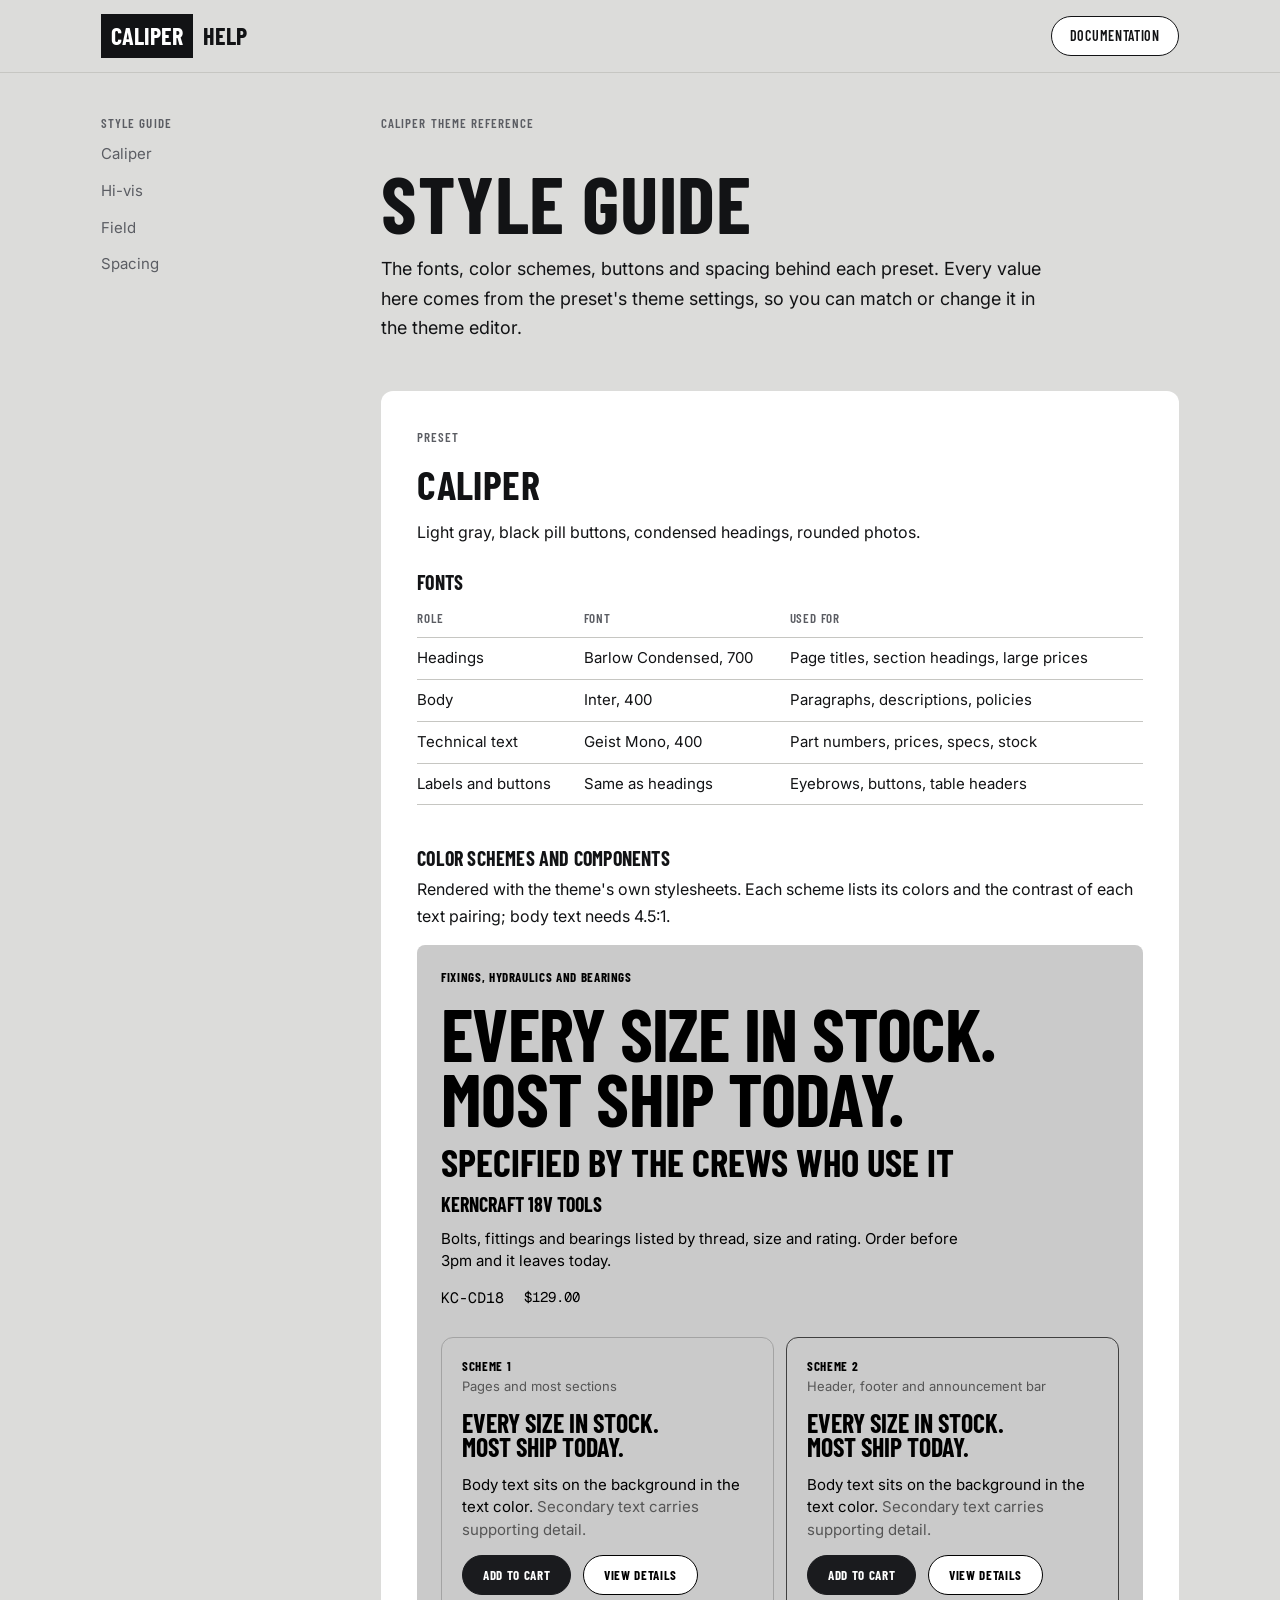
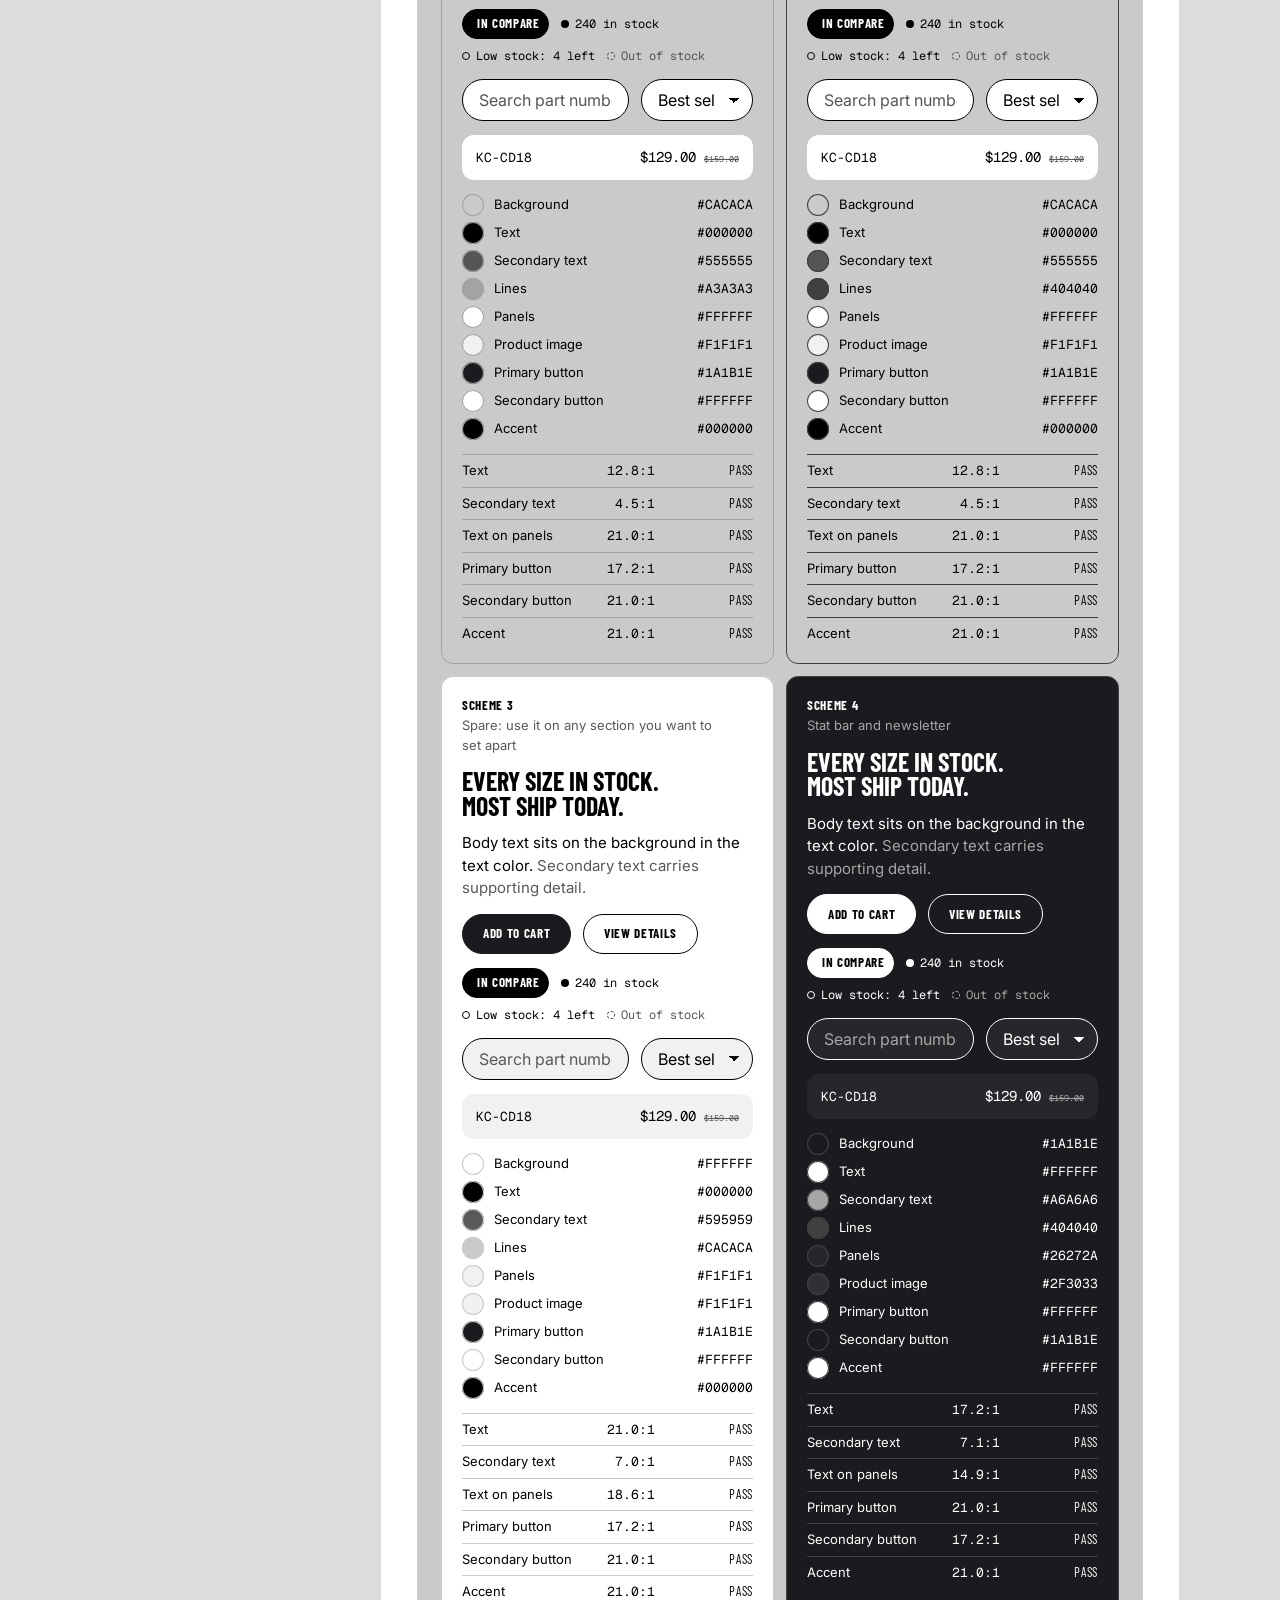
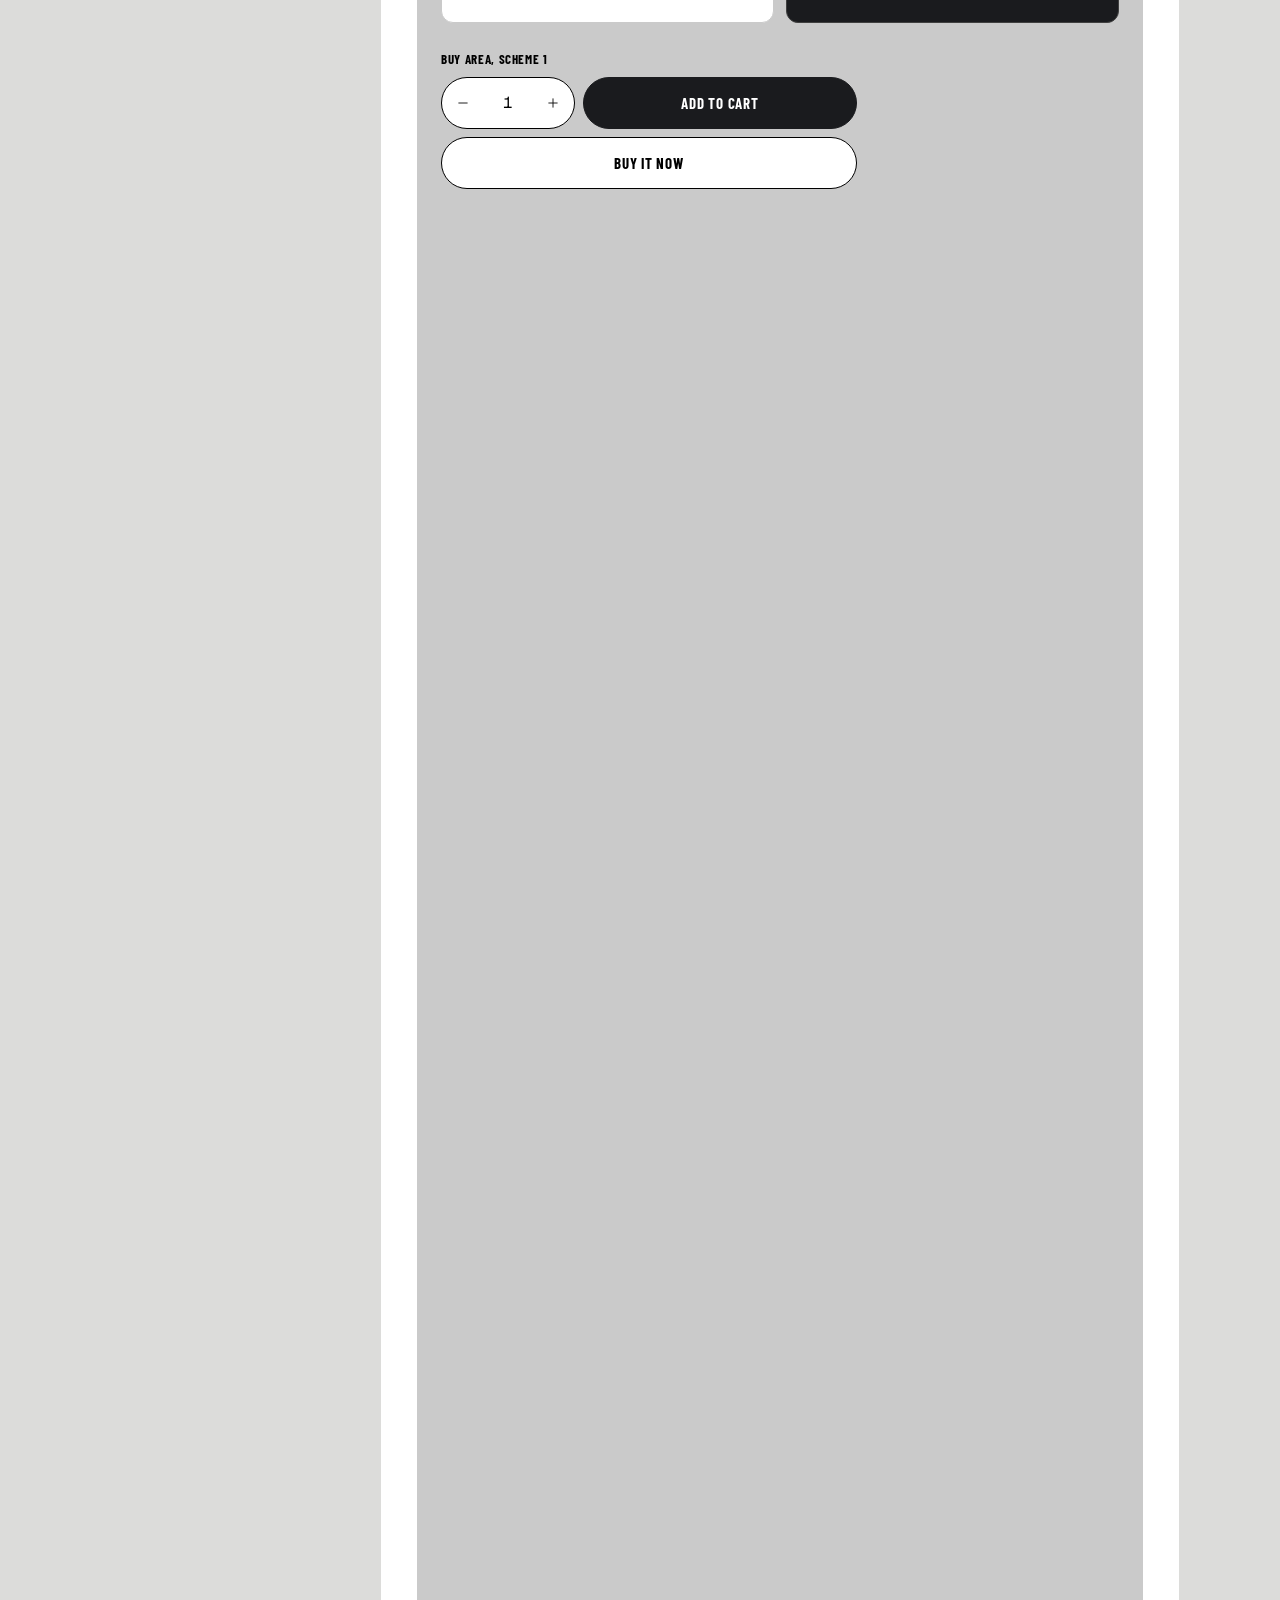
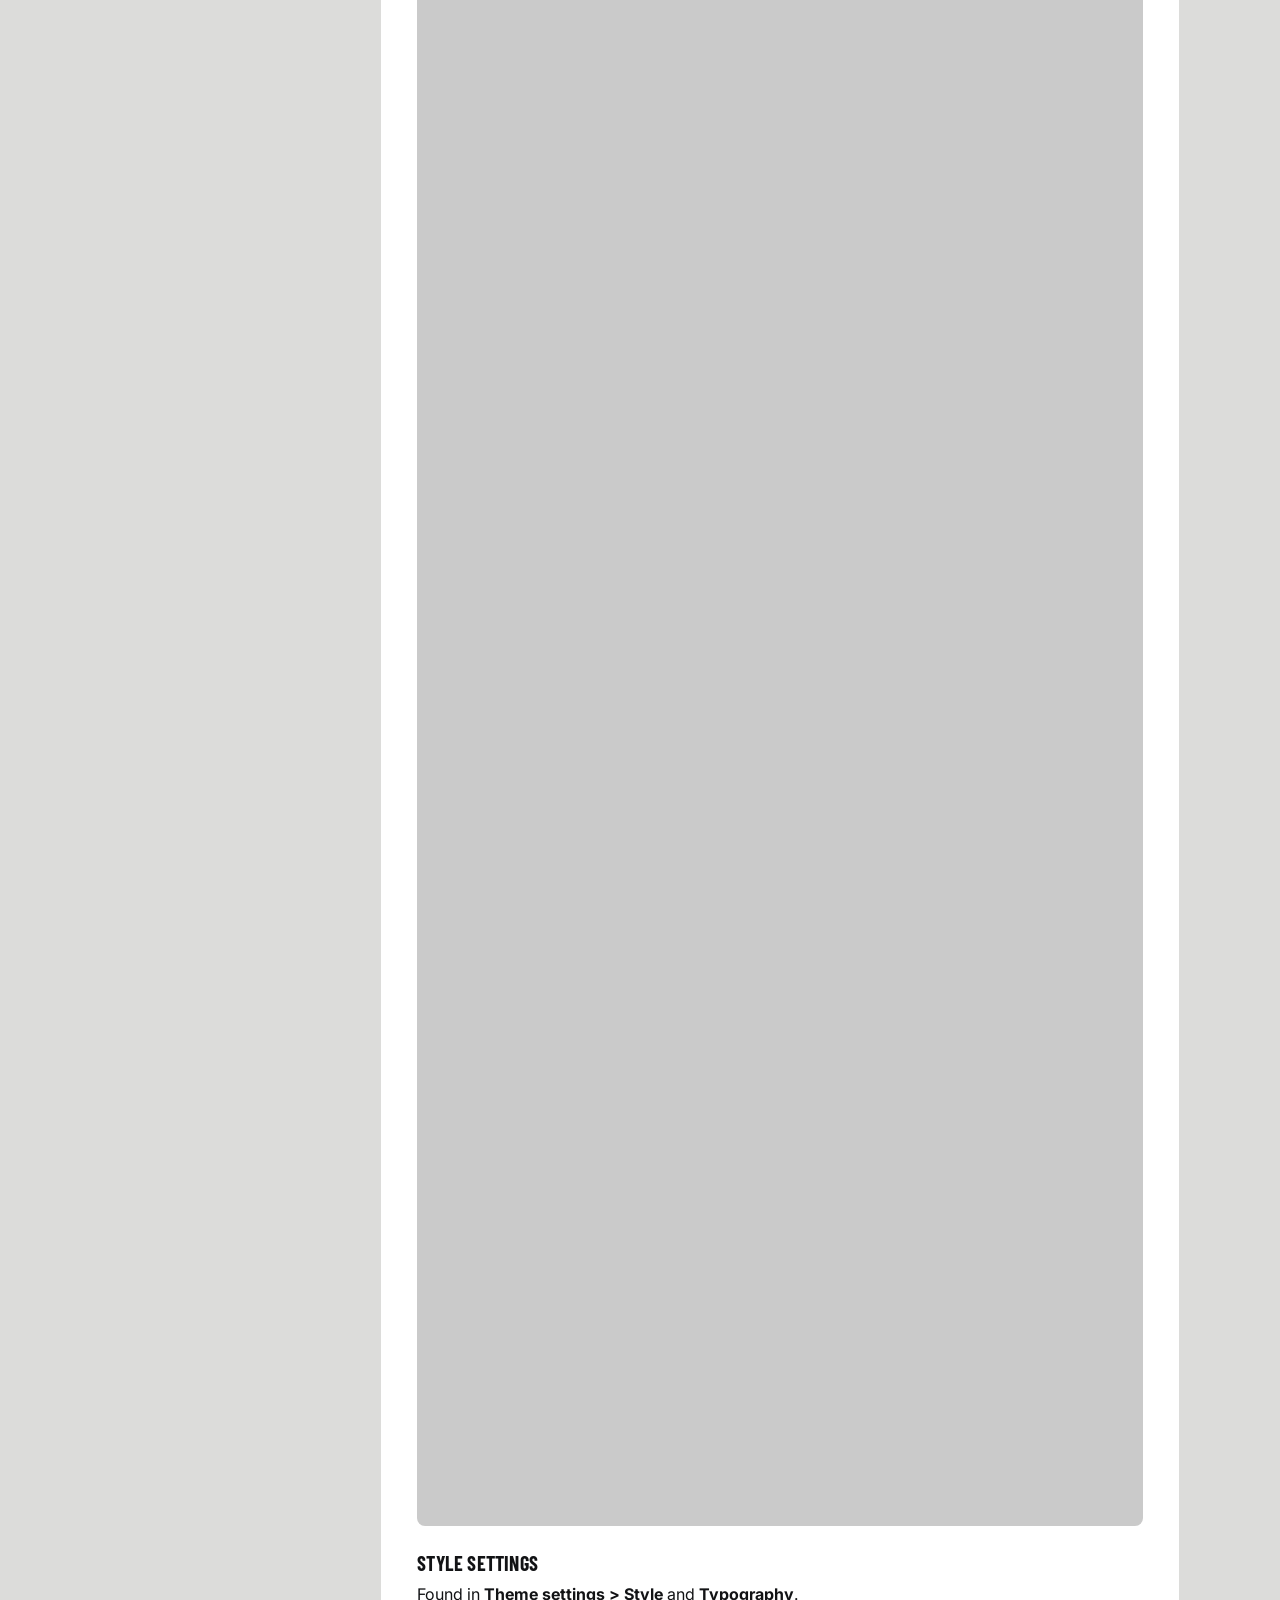
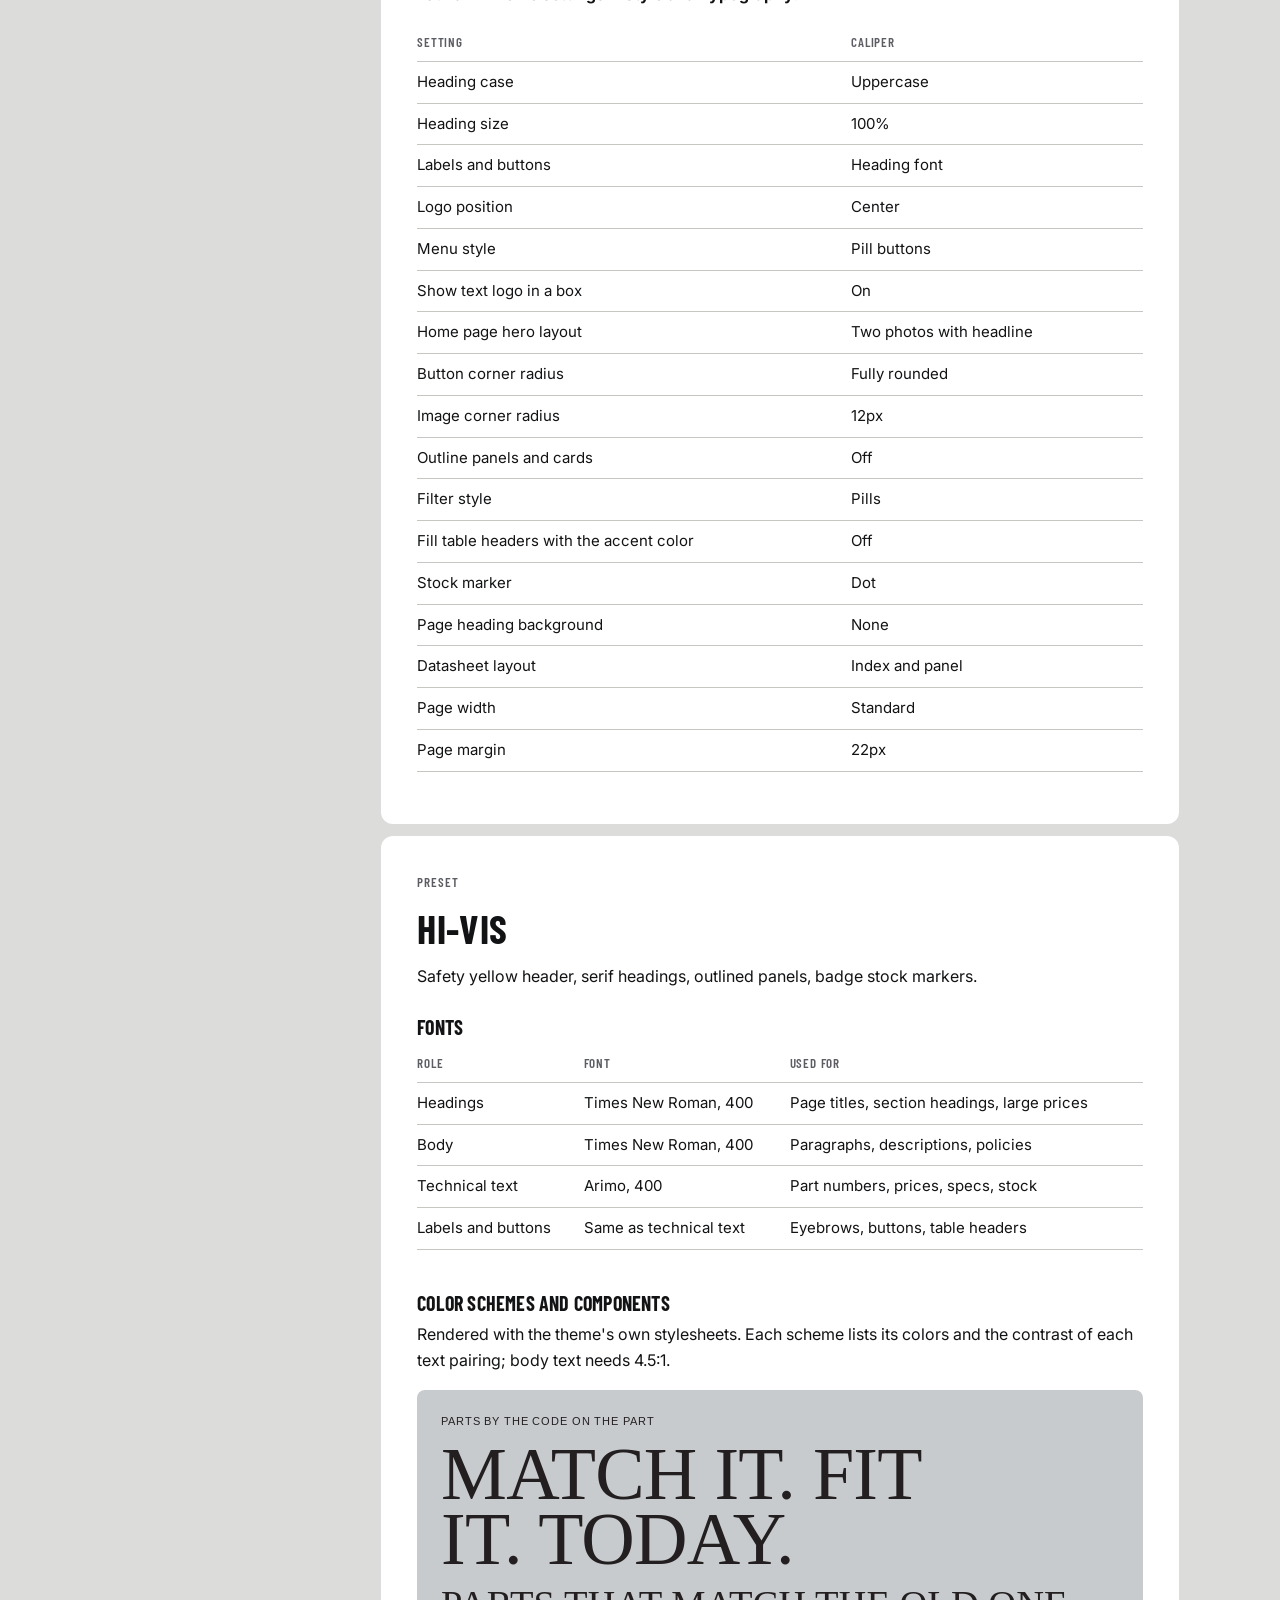
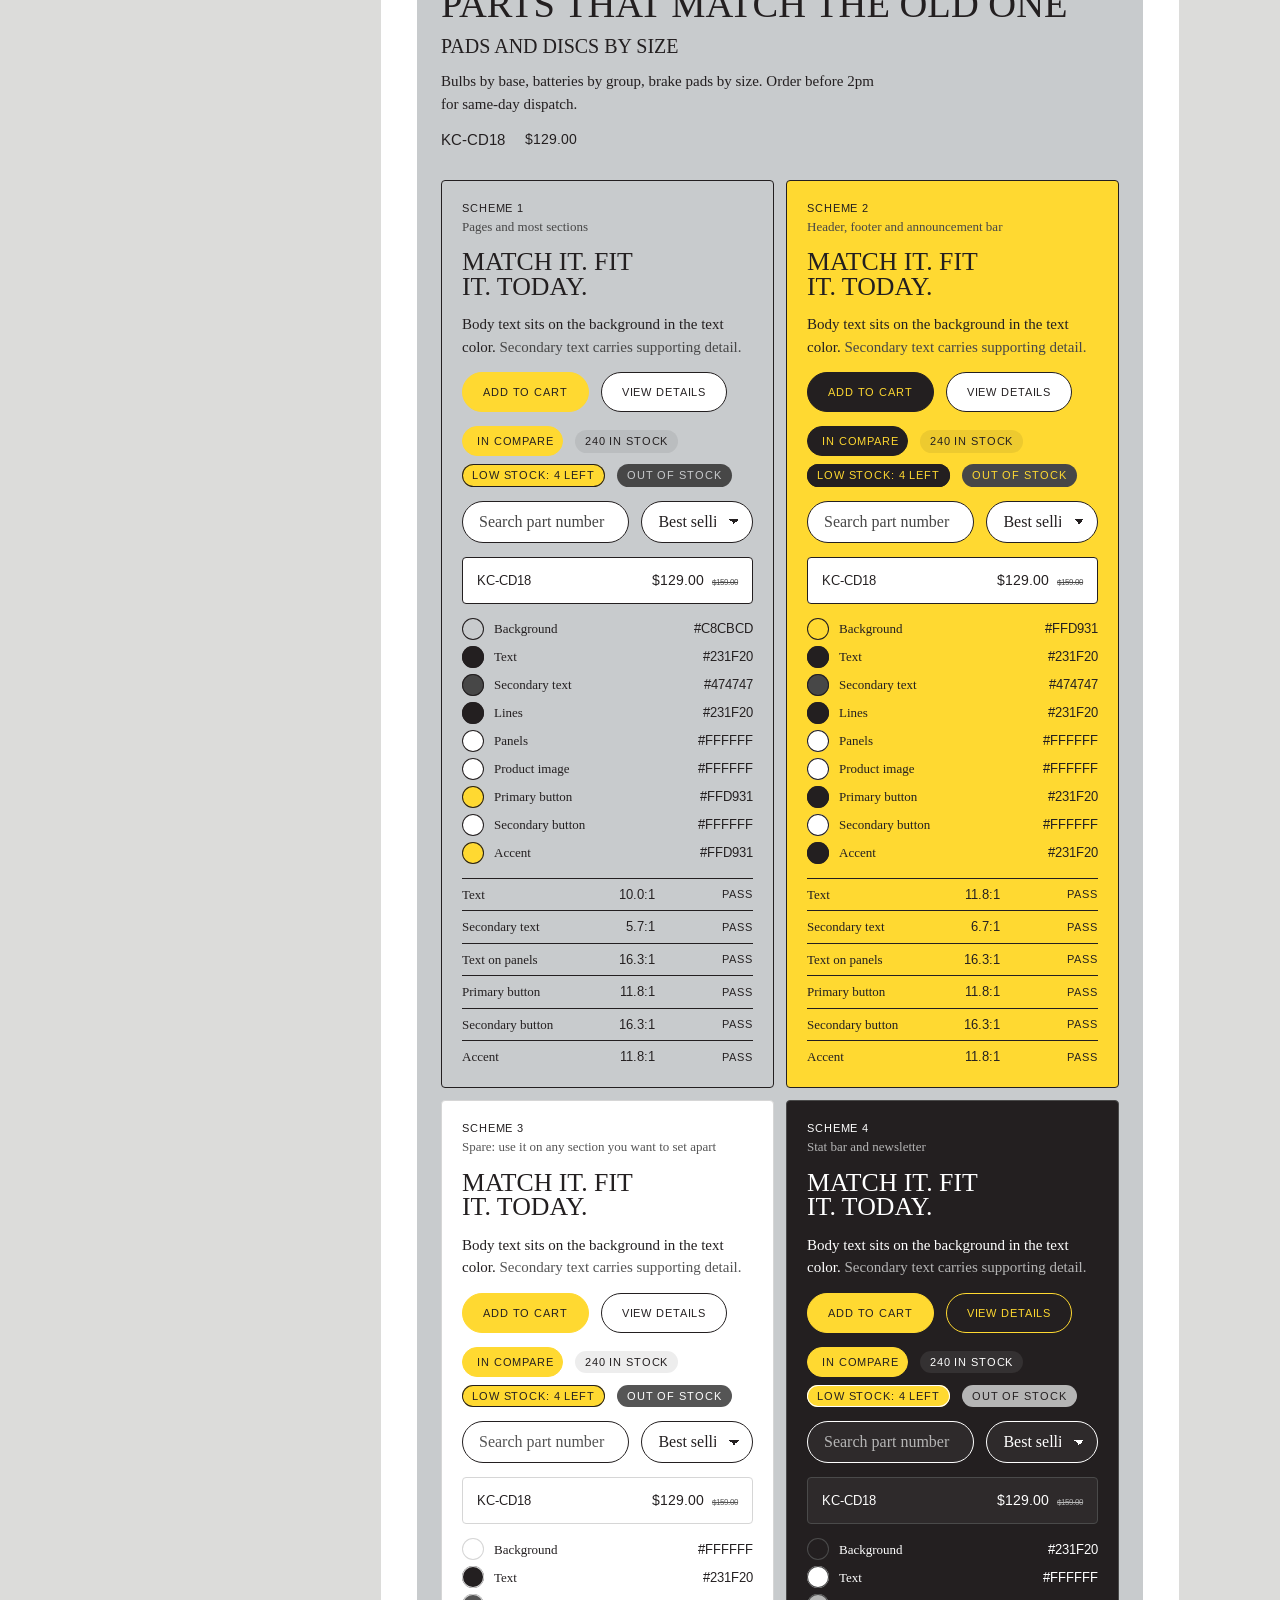
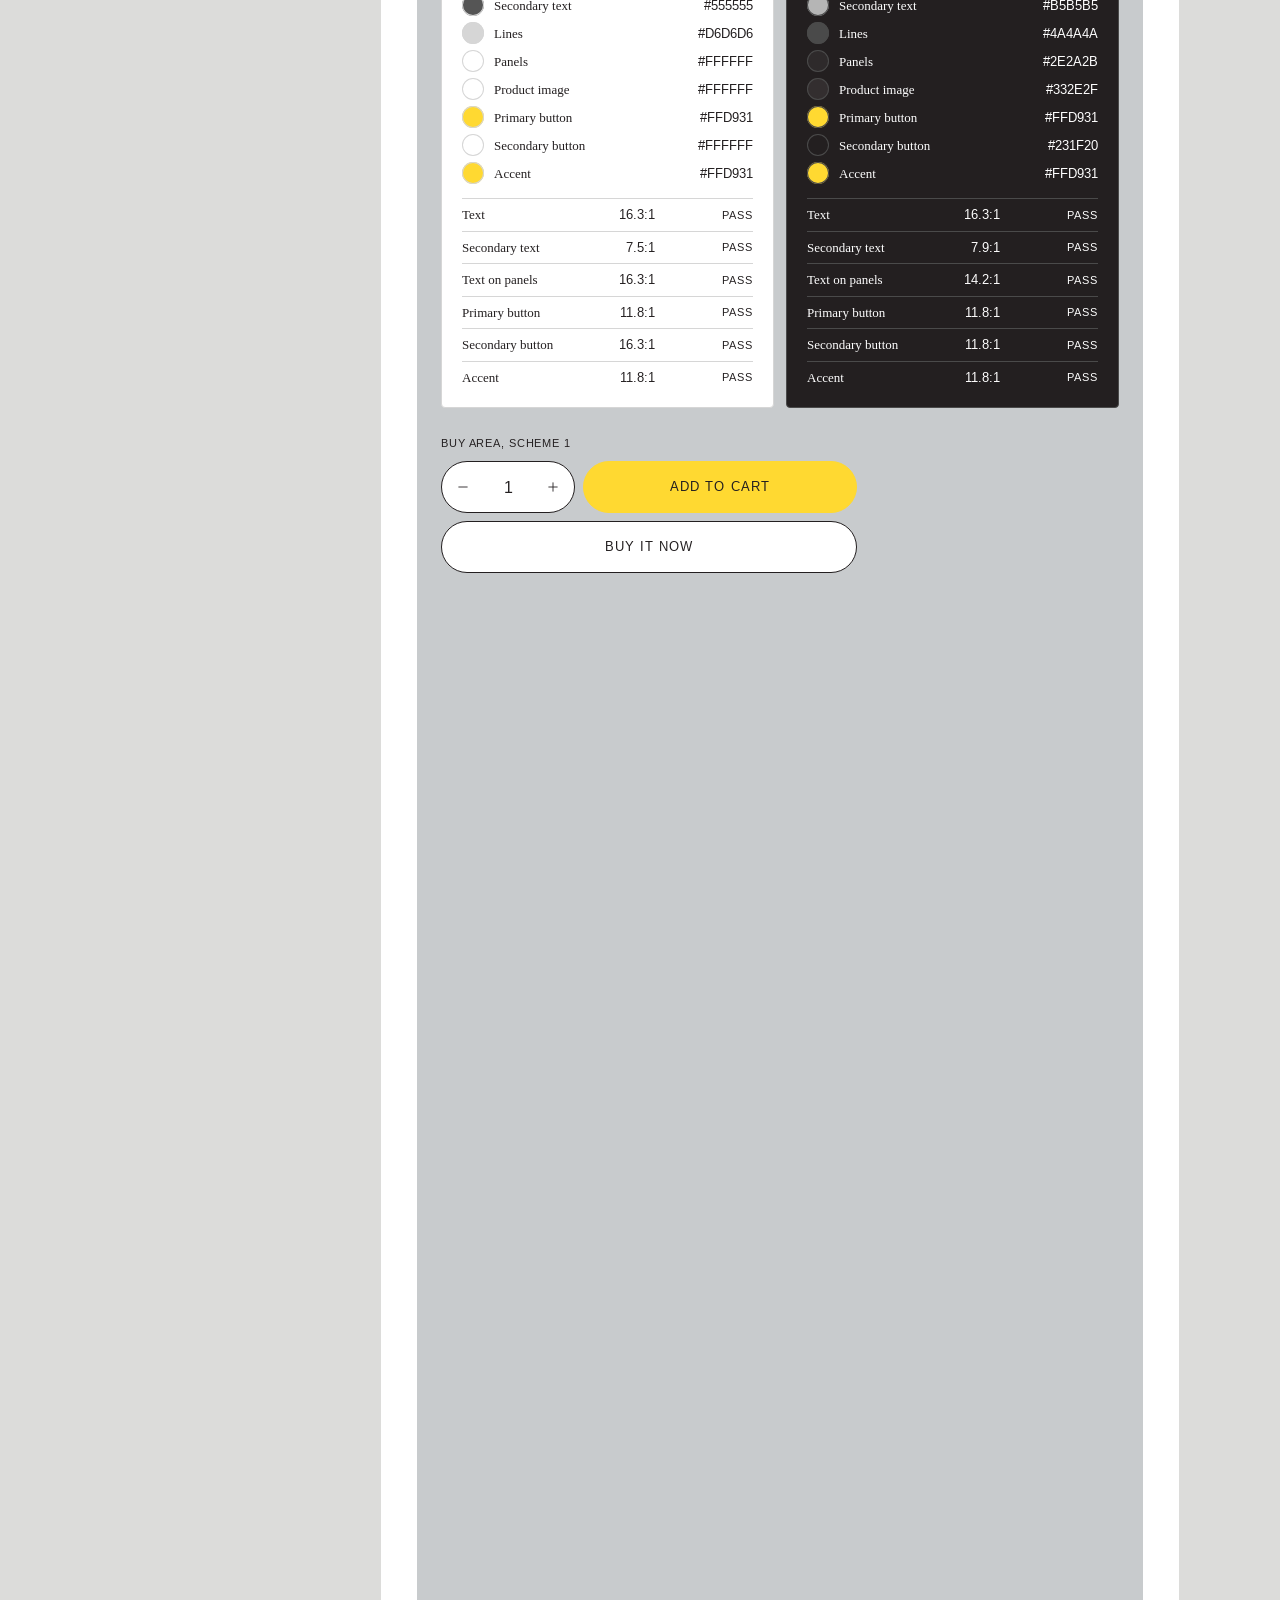
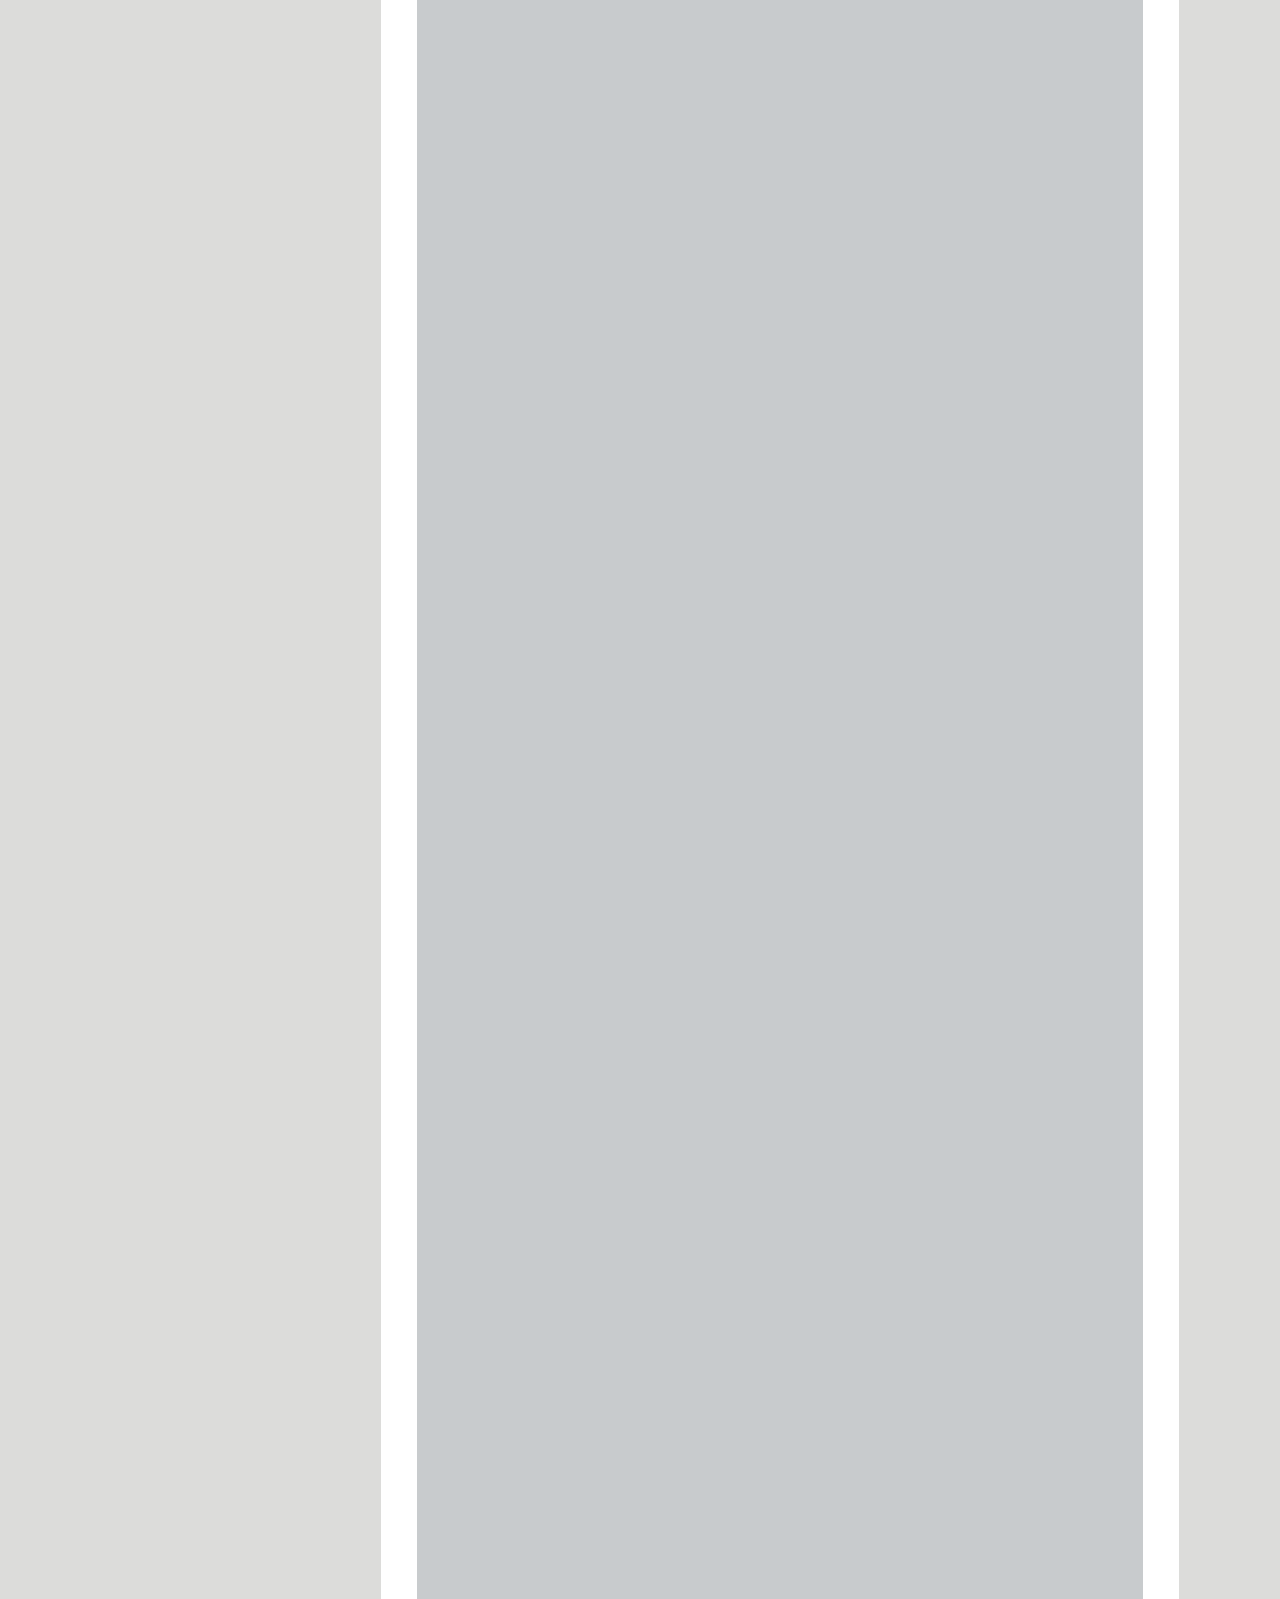
==== commit 62a0ab3f: "Update help site" ====
--- a/style-guide.html
+++ b/style-guide.html
@@ -221,7 +221,7 @@
 &lt;/body&gt;&lt;/html&gt;"></iframe>
       <h3>Style settings</h3>
       <p>Found in <strong>Theme settings &gt; Style</strong> and <strong>Typography</strong>.</p>
-      <div class="table-wrap"><table><thead><tr><th>Setting</th><th>Caliper</th></tr></thead><tbody><tr><td>Heading case</td><td>Uppercase</td></tr><tr><td>Heading size</td><td>100%</td></tr><tr><td>Labels and buttons</td><td>Heading font</td></tr><tr><td>Logo position</td><td>Center</td></tr><tr><td>Menu style</td><td>Pill buttons</td></tr><tr><td>Show text logo in a box</td><td>On</td></tr><tr><td>Homepage hero layout</td><td>Two photos with headline</td></tr><tr><td>Button corner radius</td><td>Fully rounded</td></tr><tr><td>Image corner radius</td><td>12px</td></tr><tr><td>Outline panels and cards</td><td>Off</td></tr><tr><td>Filter style</td><td>Pills</td></tr><tr><td>Fill table headers with the accent color</td><td>Off</td></tr><tr><td>Stock marker</td><td>Dot</td></tr><tr><td>Page title background</td><td>None</td></tr><tr><td>Datasheet layout</td><td>Index and panel</td></tr><tr><td>Page width</td><td>Standard</td></tr><tr><td>Page margin</td><td>22px</td></tr></tbody></table></div>
+      <div class="table-wrap"><table><thead><tr><th>Setting</th><th>Caliper</th></tr></thead><tbody><tr><td>Heading case</td><td>Uppercase</td></tr><tr><td>Heading size</td><td>100%</td></tr><tr><td>Labels and buttons</td><td>Heading font</td></tr><tr><td>Logo position</td><td>Center</td></tr><tr><td>Menu style</td><td>Pill buttons</td></tr><tr><td>Show text logo in a box</td><td>On</td></tr><tr><td>Home page hero layout</td><td>Two photos with headline</td></tr><tr><td>Button corner radius</td><td>Fully rounded</td></tr><tr><td>Image corner radius</td><td>12px</td></tr><tr><td>Outline panels and cards</td><td>Off</td></tr><tr><td>Filter style</td><td>Pills</td></tr><tr><td>Fill table headers with the accent color</td><td>Off</td></tr><tr><td>Stock marker</td><td>Dot</td></tr><tr><td>Page heading background</td><td>None</td></tr><tr><td>Datasheet layout</td><td>Index and panel</td></tr><tr><td>Page width</td><td>Standard</td></tr><tr><td>Page margin</td><td>22px</td></tr></tbody></table></div>
     </section>
     <section class="doc" id="hi-vis">
       <p class="label">Preset</p>
@@ -412,7 +412,7 @@
 &lt;/body&gt;&lt;/html&gt;"></iframe>
       <h3>Style settings</h3>
       <p>Found in <strong>Theme settings &gt; Style</strong> and <strong>Typography</strong>.</p>
-      <div class="table-wrap"><table><thead><tr><th>Setting</th><th>Hi-vis</th></tr></thead><tbody><tr><td>Heading case</td><td>Uppercase</td></tr><tr><td>Heading size</td><td>100%</td></tr><tr><td>Labels and buttons</td><td>Technical font</td></tr><tr><td>Logo position</td><td>Center</td></tr><tr><td>Menu style</td><td>Text links</td></tr><tr><td>Show text logo in a box</td><td>Off</td></tr><tr><td>Homepage hero layout</td><td>Photo and color panel</td></tr><tr><td>Button corner radius</td><td>Fully rounded</td></tr><tr><td>Image corner radius</td><td>0px</td></tr><tr><td>Outline panels and cards</td><td>On</td></tr><tr><td>Filter style</td><td>Checklist</td></tr><tr><td>Fill table headers with the accent color</td><td>On</td></tr><tr><td>Stock marker</td><td>Badge</td></tr><tr><td>Page title background</td><td>None</td></tr><tr><td>Datasheet layout</td><td>Cards</td></tr><tr><td>Page width</td><td>Standard</td></tr><tr><td>Page margin</td><td>30px</td></tr></tbody></table></div>
+      <div class="table-wrap"><table><thead><tr><th>Setting</th><th>Hi-vis</th></tr></thead><tbody><tr><td>Heading case</td><td>Uppercase</td></tr><tr><td>Heading size</td><td>100%</td></tr><tr><td>Labels and buttons</td><td>Technical font</td></tr><tr><td>Logo position</td><td>Center</td></tr><tr><td>Menu style</td><td>Text links</td></tr><tr><td>Show text logo in a box</td><td>Off</td></tr><tr><td>Home page hero layout</td><td>Photo and color panel</td></tr><tr><td>Button corner radius</td><td>Fully rounded</td></tr><tr><td>Image corner radius</td><td>0px</td></tr><tr><td>Outline panels and cards</td><td>On</td></tr><tr><td>Filter style</td><td>Checklist</td></tr><tr><td>Fill table headers with the accent color</td><td>On</td></tr><tr><td>Stock marker</td><td>Badge</td></tr><tr><td>Page heading background</td><td>None</td></tr><tr><td>Datasheet layout</td><td>Cards</td></tr><tr><td>Page width</td><td>Standard</td></tr><tr><td>Page margin</td><td>30px</td></tr></tbody></table></div>
     </section>
     <section class="doc" id="field">
       <p class="label">Preset</p>
@@ -603,7 +603,7 @@
 &lt;/body&gt;&lt;/html&gt;"></iframe>
       <h3>Style settings</h3>
       <p>Found in <strong>Theme settings &gt; Style</strong> and <strong>Typography</strong>.</p>
-      <div class="table-wrap"><table><thead><tr><th>Setting</th><th>Field</th></tr></thead><tbody><tr><td>Heading case</td><td>Uppercase</td></tr><tr><td>Heading size</td><td>115%</td></tr><tr><td>Labels and buttons</td><td>Technical font</td></tr><tr><td>Logo position</td><td>Left</td></tr><tr><td>Menu style</td><td>Text links</td></tr><tr><td>Show text logo in a box</td><td>Off</td></tr><tr><td>Homepage hero layout</td><td>Contour pattern with headline</td></tr><tr><td>Button corner radius</td><td>Fully rounded</td></tr><tr><td>Image corner radius</td><td>0px</td></tr><tr><td>Outline panels and cards</td><td>Off</td></tr><tr><td>Filter style</td><td>Checklist</td></tr><tr><td>Fill table headers with the accent color</td><td>Off</td></tr><tr><td>Stock marker</td><td>Triangle</td></tr><tr><td>Page title background</td><td>Contour lines</td></tr><tr><td>Datasheet layout</td><td>Cards</td></tr><tr><td>Page width</td><td>Wide</td></tr><tr><td>Page margin</td><td>48px</td></tr></tbody></table></div>
+      <div class="table-wrap"><table><thead><tr><th>Setting</th><th>Field</th></tr></thead><tbody><tr><td>Heading case</td><td>Uppercase</td></tr><tr><td>Heading size</td><td>115%</td></tr><tr><td>Labels and buttons</td><td>Technical font</td></tr><tr><td>Logo position</td><td>Left</td></tr><tr><td>Menu style</td><td>Text links</td></tr><tr><td>Show text logo in a box</td><td>Off</td></tr><tr><td>Home page hero layout</td><td>Contour pattern with headline</td></tr><tr><td>Button corner radius</td><td>Fully rounded</td></tr><tr><td>Image corner radius</td><td>0px</td></tr><tr><td>Outline panels and cards</td><td>Off</td></tr><tr><td>Filter style</td><td>Checklist</td></tr><tr><td>Fill table headers with the accent color</td><td>Off</td></tr><tr><td>Stock marker</td><td>Triangle</td></tr><tr><td>Page heading background</td><td>Contour lines</td></tr><tr><td>Datasheet layout</td><td>Cards</td></tr><tr><td>Page width</td><td>Wide</td></tr><tr><td>Page margin</td><td>48px</td></tr></tbody></table></div>
     </section>
 
     <section class="doc" id="spacing">
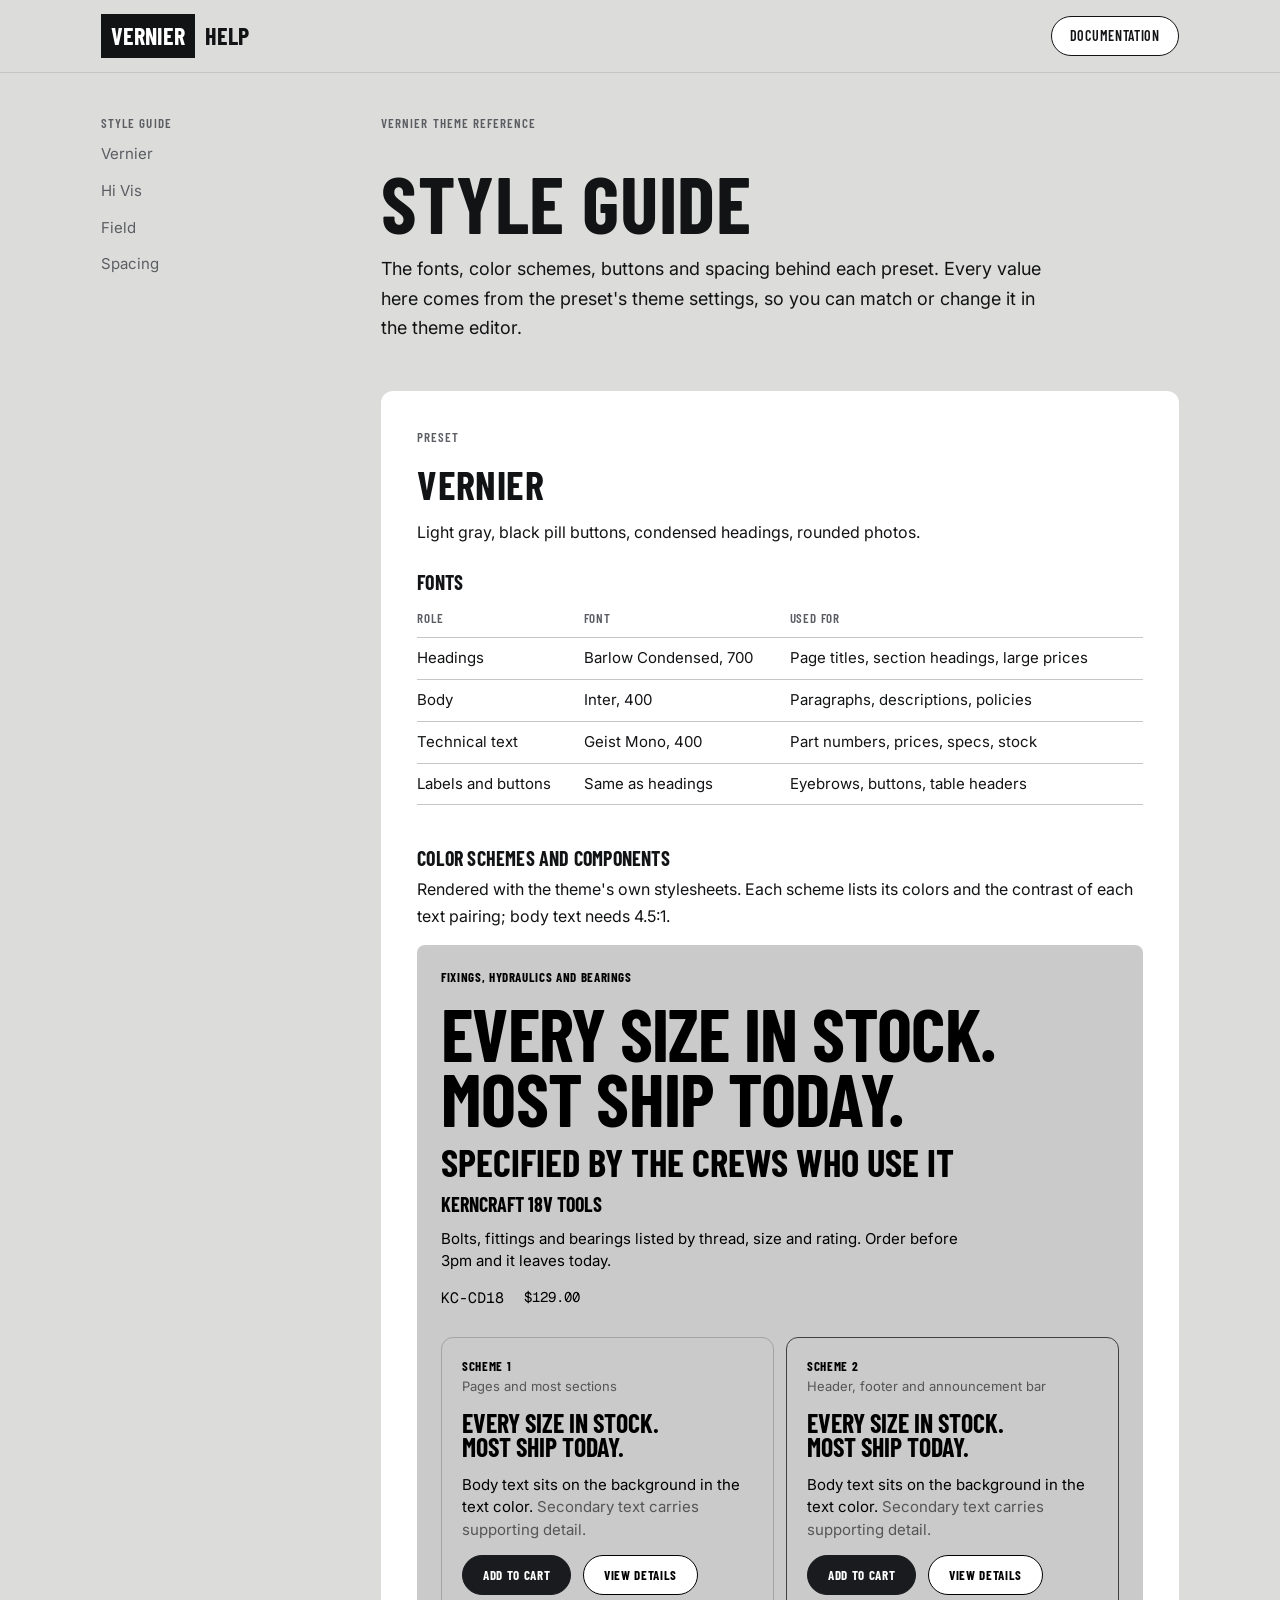
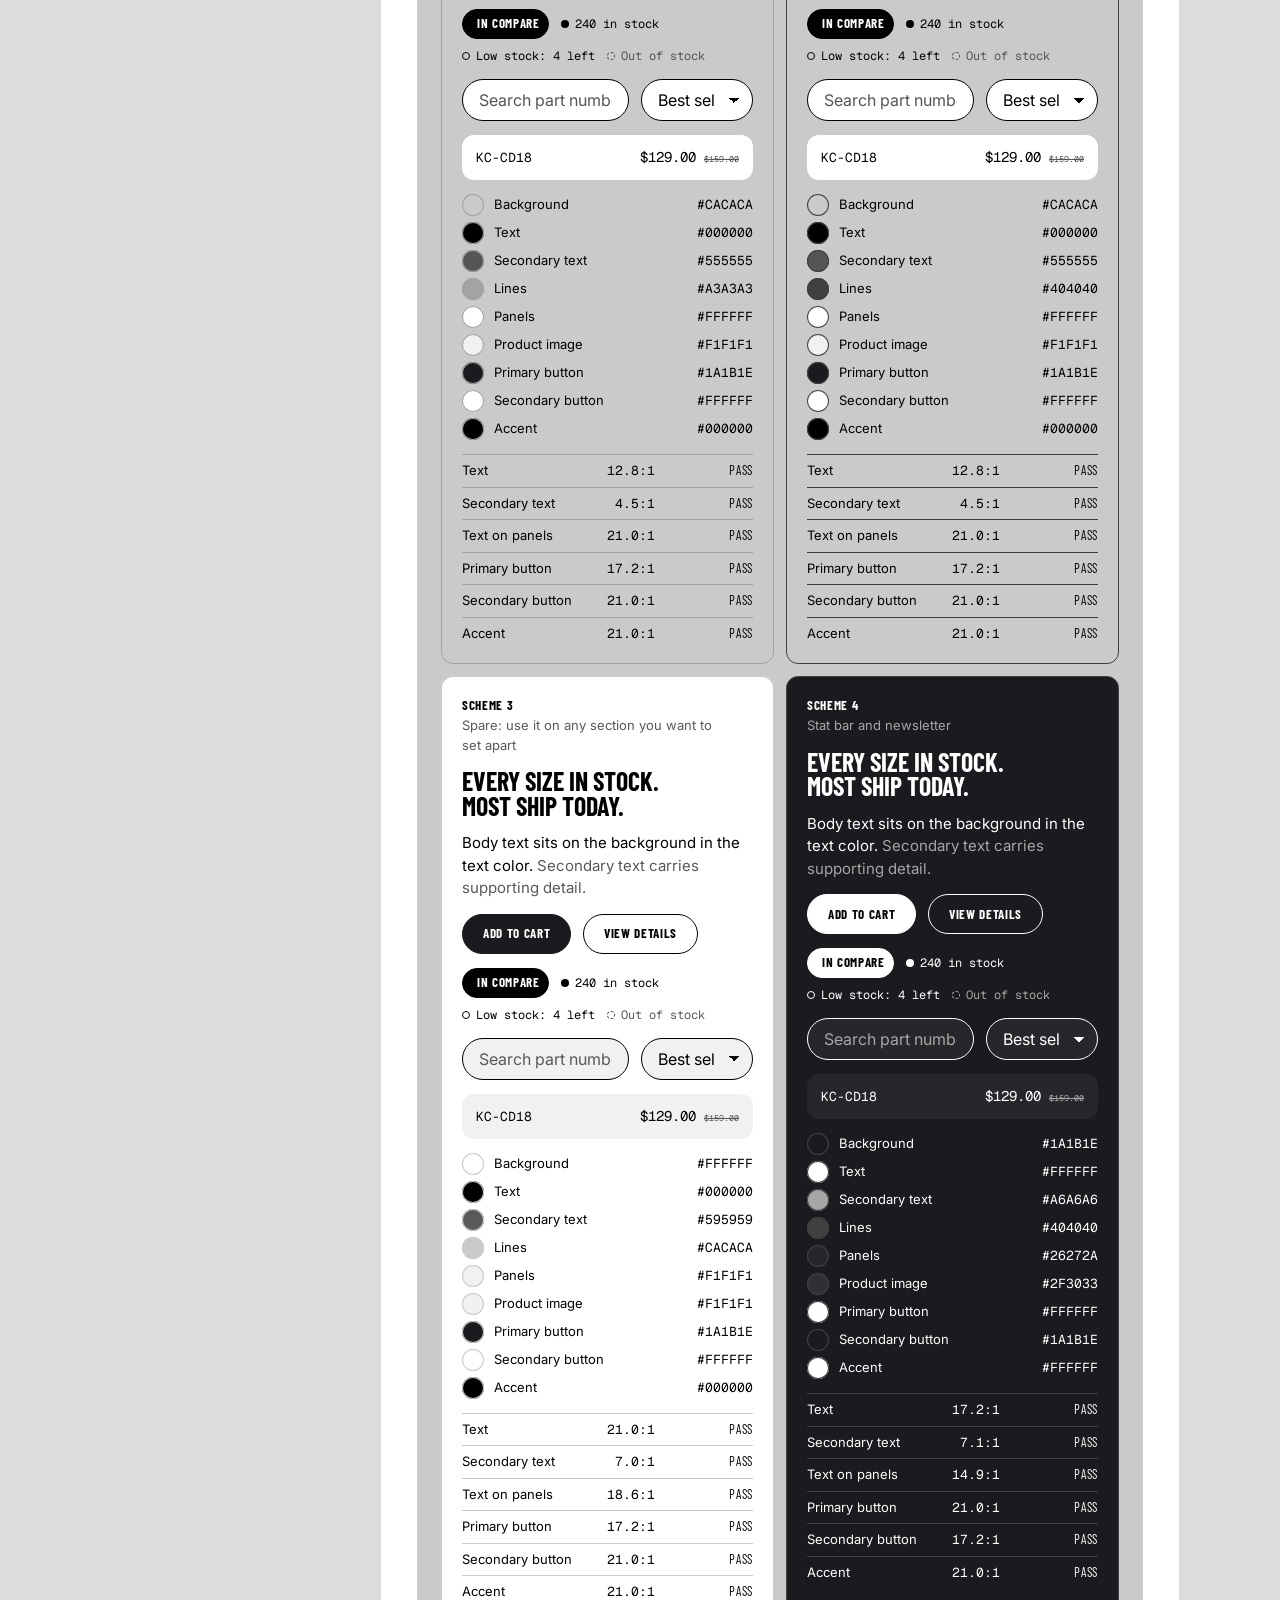
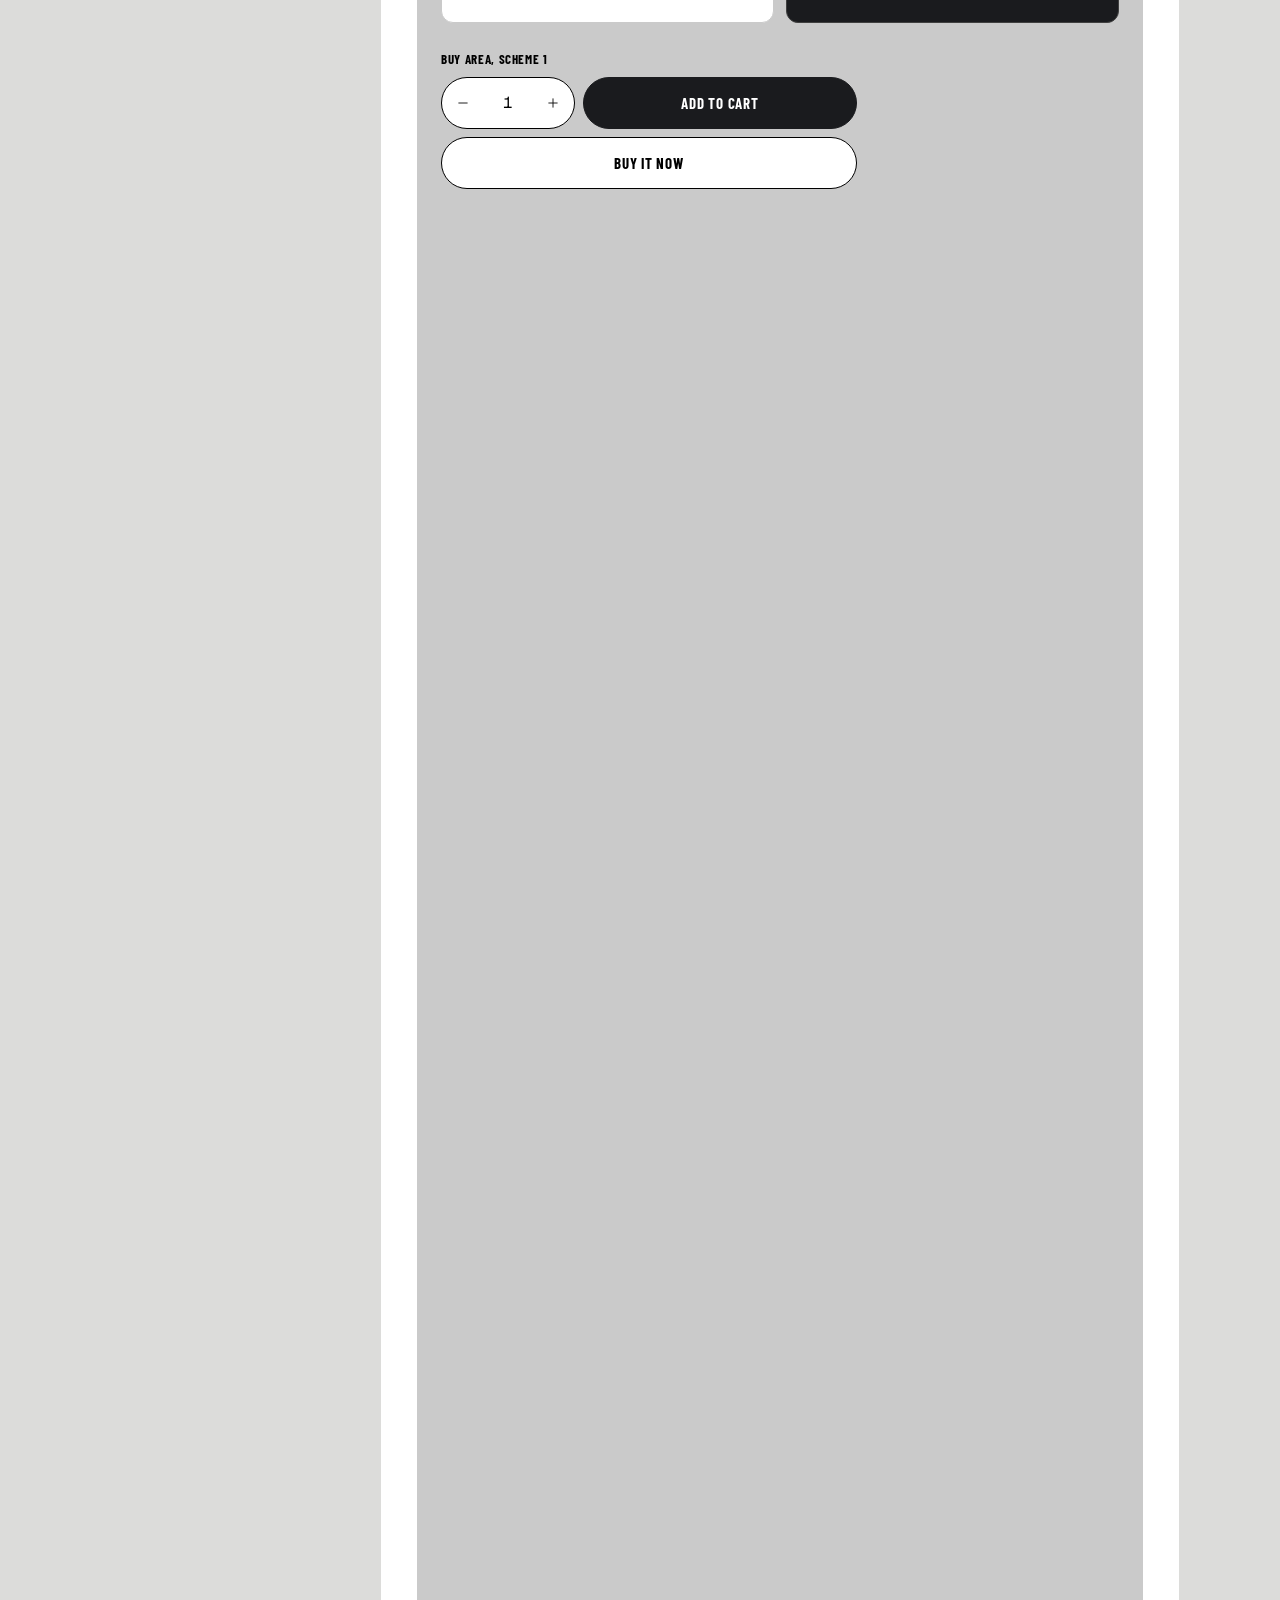
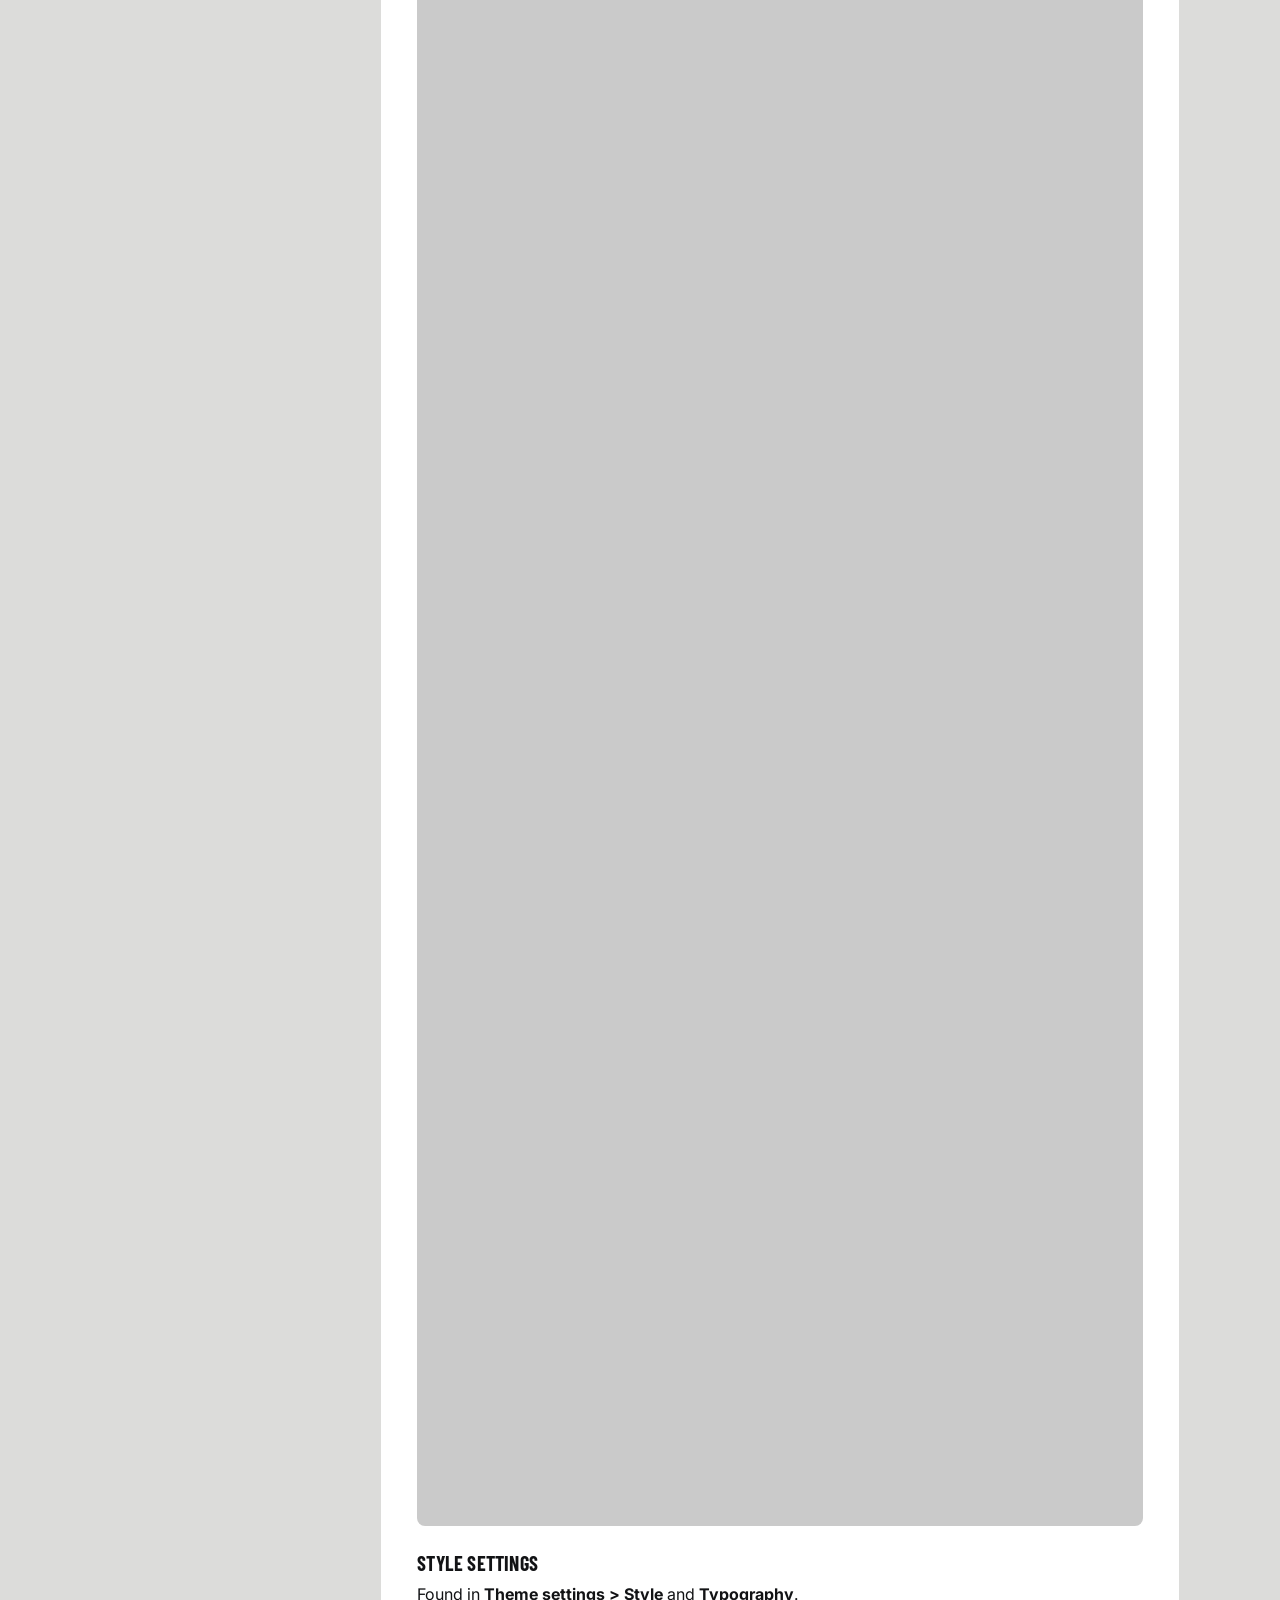
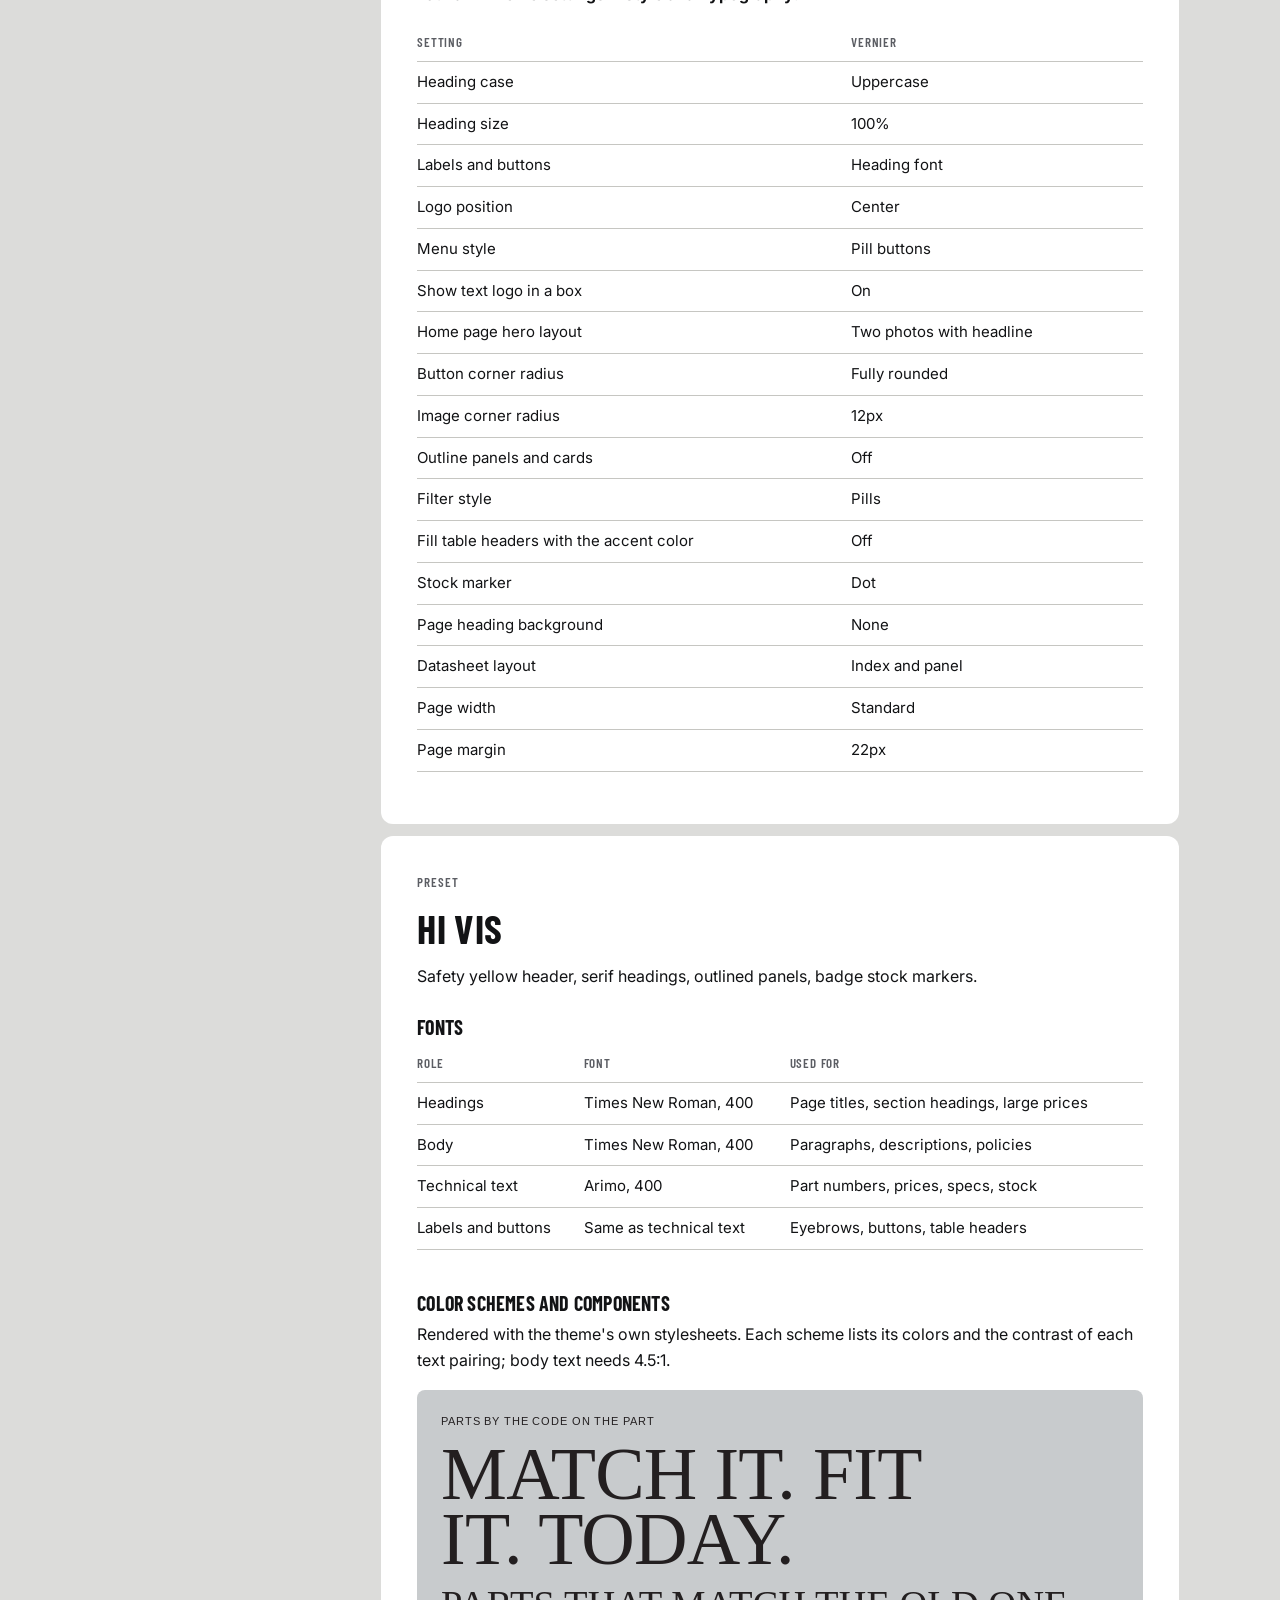
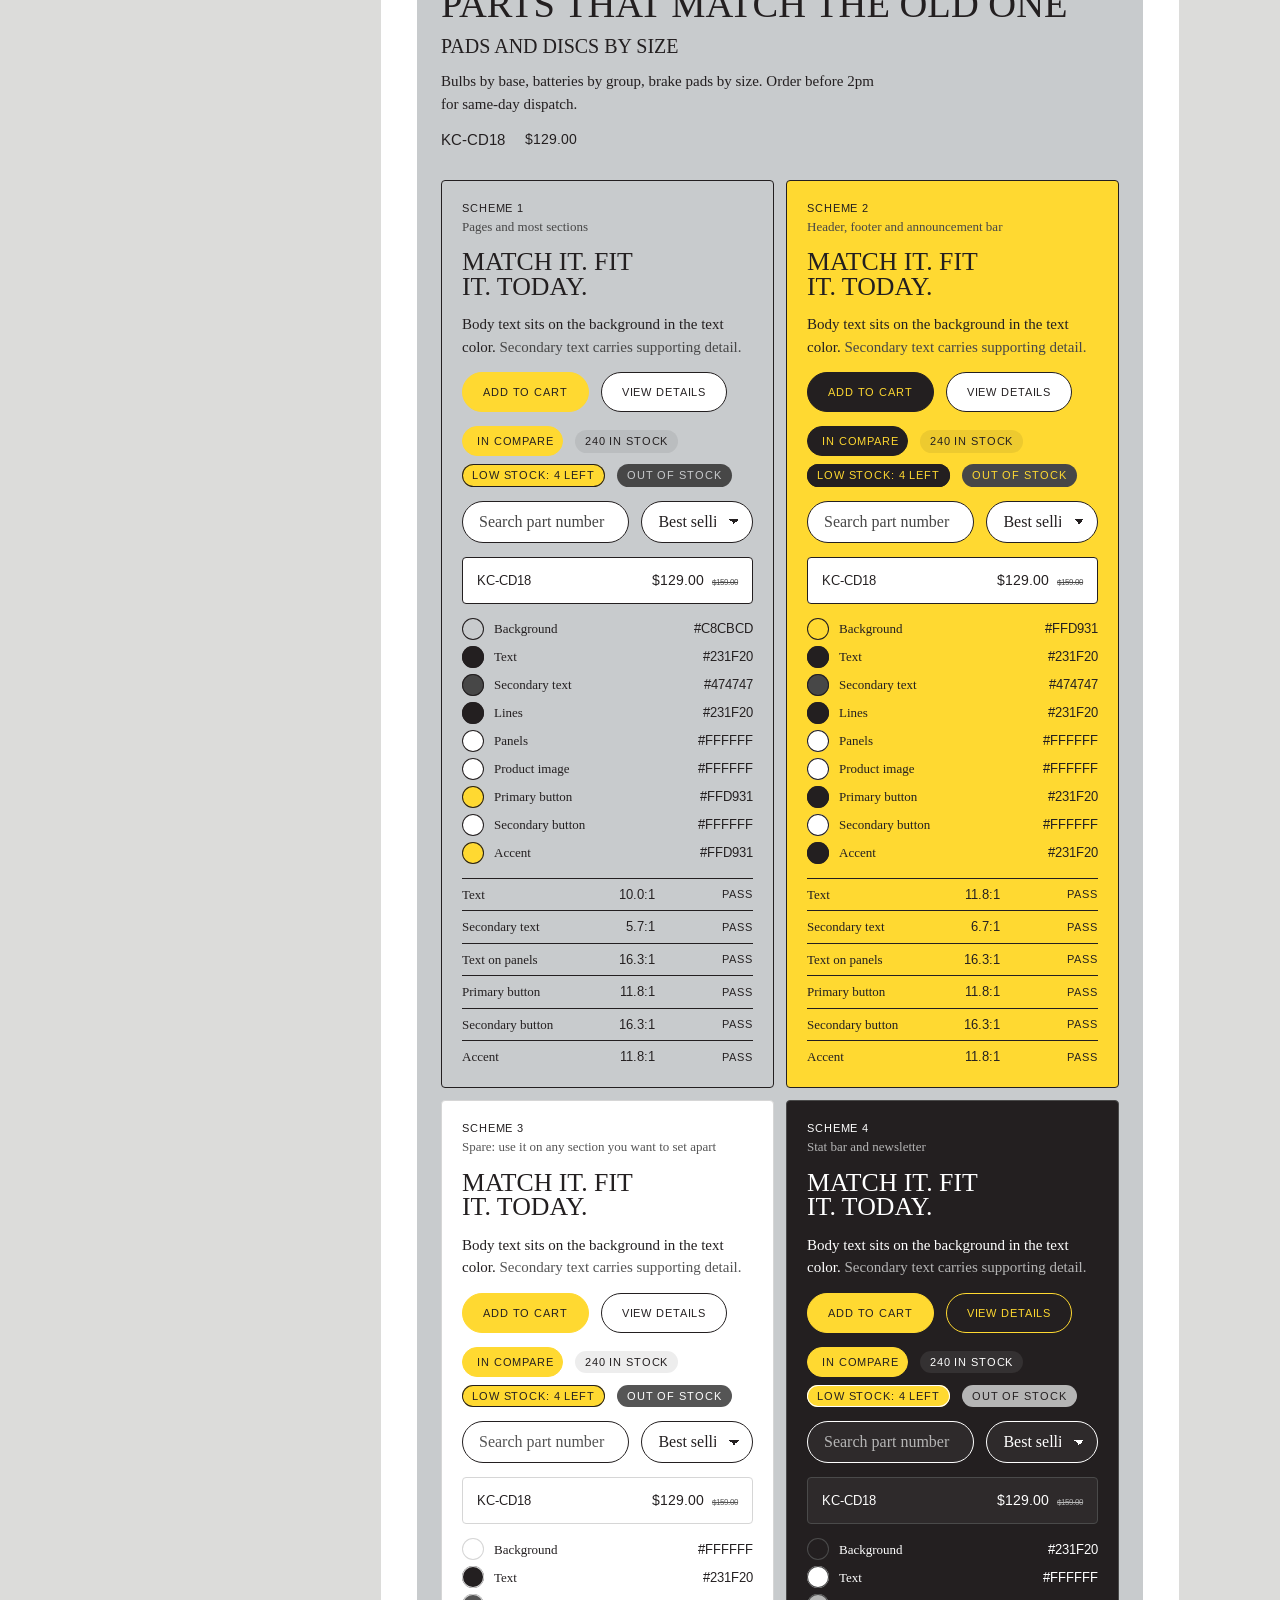
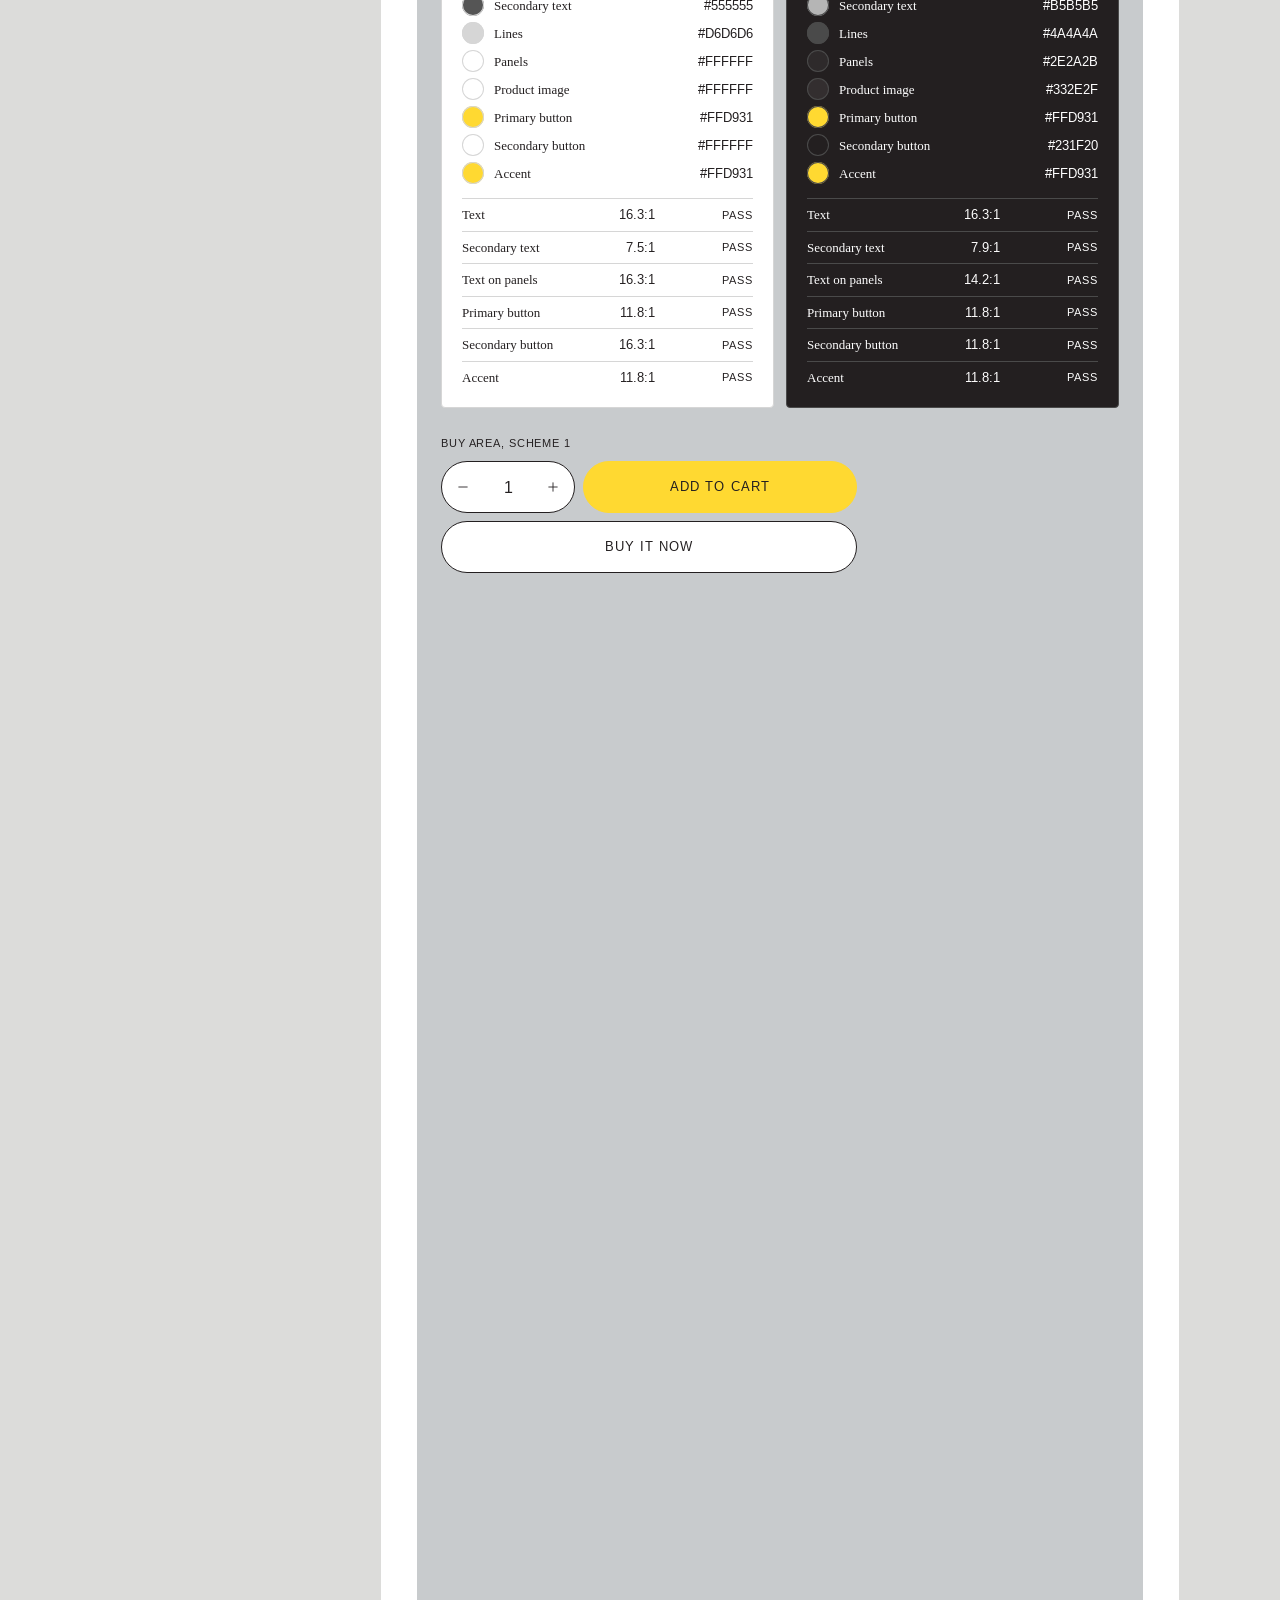
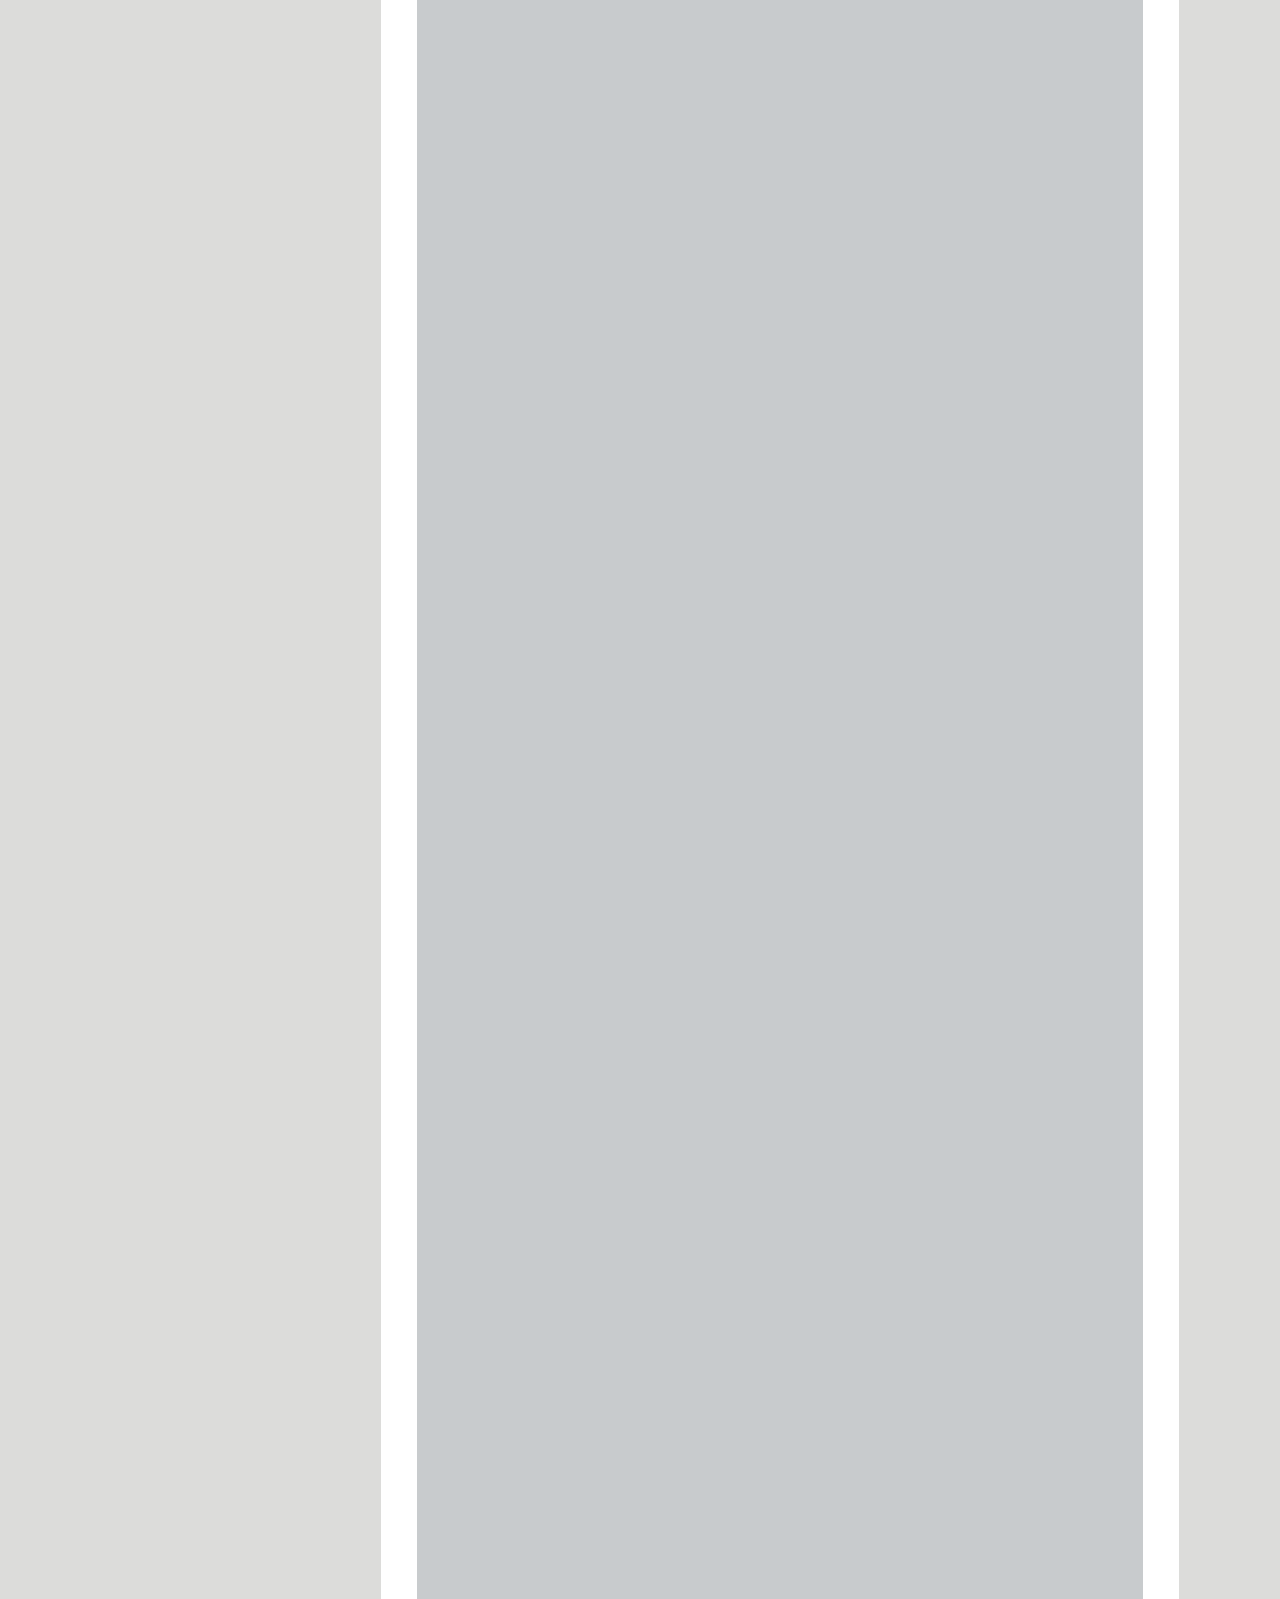
==== commit 76dd6361: "Rename to Vernier" ====
--- a/style-guide.html
+++ b/style-guide.html
@@ -3,8 +3,8 @@
 <head>
 <meta charset="utf-8">
 <meta name="viewport" content="width=device-width, initial-scale=1">
-<title>Caliper style guide</title>
-<meta name="description" content="Fonts, color schemes, buttons and spacing for each Caliper preset, rendered with the theme's own styles.">
+<title>Vernier style guide</title>
+<meta name="description" content="Fonts, color schemes, buttons and spacing for each Vernier preset, rendered with the theme's own styles.">
 <link rel="preconnect" href="https://fonts.googleapis.com">
 <link rel="preconnect" href="https://fonts.gstatic.com" crossorigin>
 <link rel="stylesheet" href="https://fonts.googleapis.com/css2?family=Barlow+Condensed:wght@600;700&family=Inter:wght@400;600&family=Geist+Mono&display=swap">
@@ -13,7 +13,7 @@
 <body>
 <header class="top">
   <div class="top__inner">
-    <a class="brand" href="index.html"><span>Caliper</span> Help</a>
+    <a class="brand" href="index.html"><span>Vernier</span> Help</a>
     <a class="pill" href="index.html">Documentation</a>
   </div>
 </header>
@@ -21,26 +21,26 @@
 <div class="layout">
   <nav class="toc" aria-label="Contents">
     <span class="label">Style guide</span>
-    <a href="#caliper">Caliper</a><a href="#hi-vis">Hi-vis</a><a href="#field">Field</a>
+    <a href="#vernier">Vernier</a><a href="#hi-vis">Hi Vis</a><a href="#field">Field</a>
     <a href="#spacing">Spacing</a>
   </nav>
 
   <main class="content">
     <div class="hero">
-      <p class="label">Caliper theme reference</p>
+      <p class="label">Vernier theme reference</p>
       <h1>Style guide</h1>
       <p class="lede">The fonts, color schemes, buttons and spacing behind each preset. Every value here comes from the preset's theme settings, so you can match or change it in the theme editor.</p>
     </div>
 
-    <section class="doc" id="caliper">
+    <section class="doc" id="vernier">
       <p class="label">Preset</p>
-      <h2>Caliper</h2>
+      <h2>Vernier</h2>
       <p>Light gray, black pill buttons, condensed headings, rounded photos.</p>
       <h3>Fonts</h3>
       <div class="table-wrap"><table><thead><tr><th>Role</th><th>Font</th><th>Used for</th></tr></thead><tbody><tr><td>Headings</td><td>Barlow Condensed, 700</td><td>Page titles, section headings, large prices</td></tr><tr><td>Body</td><td>Inter, 400</td><td>Paragraphs, descriptions, policies</td></tr><tr><td>Technical text</td><td>Geist Mono, 400</td><td>Part numbers, prices, specs, stock</td></tr><tr><td>Labels and buttons</td><td>Same as headings</td><td>Eyebrows, buttons, table headers</td></tr></tbody></table></div>
       <h3>Color schemes and components</h3>
       <p>Rendered with the theme's own stylesheets. Each scheme lists its colors and the contrast of each text pairing; body text needs 4.5:1.</p>
-      <iframe class="sg-frame" title="Caliper preset: type, color schemes and components" loading="lazy" srcdoc="&lt;!doctype html&gt;
+      <iframe class="sg-frame" title="Vernier preset: type, color schemes and components" loading="lazy" srcdoc="&lt;!doctype html&gt;
 &lt;html lang=&quot;en&quot;&gt;&lt;head&gt;&lt;meta charset=&quot;utf-8&quot;&gt;&lt;meta name=&quot;viewport&quot; content=&quot;width=device-width, initial-scale=1&quot;&gt;
 &lt;link rel=&quot;preconnect&quot; href=&quot;https://fonts.googleapis.com&quot;&gt;&lt;link rel=&quot;preconnect&quot; href=&quot;https://fonts.gstatic.com&quot; crossorigin&gt;
 &lt;link rel=&quot;stylesheet&quot; href=&quot;https://fonts.googleapis.com/css2?family=Barlow+Condensed:wght@700&amp;family=Inter:wght@400;700&amp;family=Geist+Mono:wght@400;700&amp;display=swap&quot;&gt;
@@ -221,17 +221,17 @@
 &lt;/body&gt;&lt;/html&gt;"></iframe>
       <h3>Style settings</h3>
       <p>Found in <strong>Theme settings &gt; Style</strong> and <strong>Typography</strong>.</p>
-      <div class="table-wrap"><table><thead><tr><th>Setting</th><th>Caliper</th></tr></thead><tbody><tr><td>Heading case</td><td>Uppercase</td></tr><tr><td>Heading size</td><td>100%</td></tr><tr><td>Labels and buttons</td><td>Heading font</td></tr><tr><td>Logo position</td><td>Center</td></tr><tr><td>Menu style</td><td>Pill buttons</td></tr><tr><td>Show text logo in a box</td><td>On</td></tr><tr><td>Home page hero layout</td><td>Two photos with headline</td></tr><tr><td>Button corner radius</td><td>Fully rounded</td></tr><tr><td>Image corner radius</td><td>12px</td></tr><tr><td>Outline panels and cards</td><td>Off</td></tr><tr><td>Filter style</td><td>Pills</td></tr><tr><td>Fill table headers with the accent color</td><td>Off</td></tr><tr><td>Stock marker</td><td>Dot</td></tr><tr><td>Page heading background</td><td>None</td></tr><tr><td>Datasheet layout</td><td>Index and panel</td></tr><tr><td>Page width</td><td>Standard</td></tr><tr><td>Page margin</td><td>22px</td></tr></tbody></table></div>
+      <div class="table-wrap"><table><thead><tr><th>Setting</th><th>Vernier</th></tr></thead><tbody><tr><td>Heading case</td><td>Uppercase</td></tr><tr><td>Heading size</td><td>100%</td></tr><tr><td>Labels and buttons</td><td>Heading font</td></tr><tr><td>Logo position</td><td>Center</td></tr><tr><td>Menu style</td><td>Pill buttons</td></tr><tr><td>Show text logo in a box</td><td>On</td></tr><tr><td>Home page hero layout</td><td>Two photos with headline</td></tr><tr><td>Button corner radius</td><td>Fully rounded</td></tr><tr><td>Image corner radius</td><td>12px</td></tr><tr><td>Outline panels and cards</td><td>Off</td></tr><tr><td>Filter style</td><td>Pills</td></tr><tr><td>Fill table headers with the accent color</td><td>Off</td></tr><tr><td>Stock marker</td><td>Dot</td></tr><tr><td>Page heading background</td><td>None</td></tr><tr><td>Datasheet layout</td><td>Index and panel</td></tr><tr><td>Page width</td><td>Standard</td></tr><tr><td>Page margin</td><td>22px</td></tr></tbody></table></div>
     </section>
     <section class="doc" id="hi-vis">
       <p class="label">Preset</p>
-      <h2>Hi-vis</h2>
+      <h2>Hi Vis</h2>
       <p>Safety yellow header, serif headings, outlined panels, badge stock markers.</p>
       <h3>Fonts</h3>
       <div class="table-wrap"><table><thead><tr><th>Role</th><th>Font</th><th>Used for</th></tr></thead><tbody><tr><td>Headings</td><td>Times New Roman, 400</td><td>Page titles, section headings, large prices</td></tr><tr><td>Body</td><td>Times New Roman, 400</td><td>Paragraphs, descriptions, policies</td></tr><tr><td>Technical text</td><td>Arimo, 400</td><td>Part numbers, prices, specs, stock</td></tr><tr><td>Labels and buttons</td><td>Same as technical text</td><td>Eyebrows, buttons, table headers</td></tr></tbody></table></div>
       <h3>Color schemes and components</h3>
       <p>Rendered with the theme's own stylesheets. Each scheme lists its colors and the contrast of each text pairing; body text needs 4.5:1.</p>
-      <iframe class="sg-frame" title="Hi-vis preset: type, color schemes and components" loading="lazy" srcdoc="&lt;!doctype html&gt;
+      <iframe class="sg-frame" title="Hi Vis preset: type, color schemes and components" loading="lazy" srcdoc="&lt;!doctype html&gt;
 &lt;html lang=&quot;en&quot;&gt;&lt;head&gt;&lt;meta charset=&quot;utf-8&quot;&gt;&lt;meta name=&quot;viewport&quot; content=&quot;width=device-width, initial-scale=1&quot;&gt;
 &lt;link rel=&quot;preconnect&quot; href=&quot;https://fonts.googleapis.com&quot;&gt;&lt;link rel=&quot;preconnect&quot; href=&quot;https://fonts.gstatic.com&quot; crossorigin&gt;
 &lt;link rel=&quot;stylesheet&quot; href=&quot;https://fonts.googleapis.com/css2?family=Arimo:wght@400;700&amp;display=swap&quot;&gt;
@@ -412,7 +412,7 @@
 &lt;/body&gt;&lt;/html&gt;"></iframe>
       <h3>Style settings</h3>
       <p>Found in <strong>Theme settings &gt; Style</strong> and <strong>Typography</strong>.</p>
-      <div class="table-wrap"><table><thead><tr><th>Setting</th><th>Hi-vis</th></tr></thead><tbody><tr><td>Heading case</td><td>Uppercase</td></tr><tr><td>Heading size</td><td>100%</td></tr><tr><td>Labels and buttons</td><td>Technical font</td></tr><tr><td>Logo position</td><td>Center</td></tr><tr><td>Menu style</td><td>Text links</td></tr><tr><td>Show text logo in a box</td><td>Off</td></tr><tr><td>Home page hero layout</td><td>Photo and color panel</td></tr><tr><td>Button corner radius</td><td>Fully rounded</td></tr><tr><td>Image corner radius</td><td>0px</td></tr><tr><td>Outline panels and cards</td><td>On</td></tr><tr><td>Filter style</td><td>Checklist</td></tr><tr><td>Fill table headers with the accent color</td><td>On</td></tr><tr><td>Stock marker</td><td>Badge</td></tr><tr><td>Page heading background</td><td>None</td></tr><tr><td>Datasheet layout</td><td>Cards</td></tr><tr><td>Page width</td><td>Standard</td></tr><tr><td>Page margin</td><td>30px</td></tr></tbody></table></div>
+      <div class="table-wrap"><table><thead><tr><th>Setting</th><th>Hi Vis</th></tr></thead><tbody><tr><td>Heading case</td><td>Uppercase</td></tr><tr><td>Heading size</td><td>100%</td></tr><tr><td>Labels and buttons</td><td>Technical font</td></tr><tr><td>Logo position</td><td>Center</td></tr><tr><td>Menu style</td><td>Text links</td></tr><tr><td>Show text logo in a box</td><td>Off</td></tr><tr><td>Home page hero layout</td><td>Photo and color panel</td></tr><tr><td>Button corner radius</td><td>Fully rounded</td></tr><tr><td>Image corner radius</td><td>0px</td></tr><tr><td>Outline panels and cards</td><td>On</td></tr><tr><td>Filter style</td><td>Checklist</td></tr><tr><td>Fill table headers with the accent color</td><td>On</td></tr><tr><td>Stock marker</td><td>Badge</td></tr><tr><td>Page heading background</td><td>None</td></tr><tr><td>Datasheet layout</td><td>Cards</td></tr><tr><td>Page width</td><td>Standard</td></tr><tr><td>Page margin</td><td>30px</td></tr></tbody></table></div>
     </section>
     <section class="doc" id="field">
       <p class="label">Preset</p>
@@ -621,7 +621,7 @@
     </section>
   </main>
 </div>
-<footer>Caliper is a Shopify theme. Shopify is a trademark of Shopify Inc.</footer>
+<footer>Vernier is a Shopify theme. Shopify is a trademark of Shopify Inc.</footer>
 <script>
   // Size each preset frame to its content, including after fonts load and on resize
   document.querySelectorAll('.sg-frame').forEach(function (frame) {
--- a/style.css
+++ b/style.css
@@ -1,4 +1,4 @@
-/* Caliper help site. Same type and palette as the theme's Caliper style. */
+/* Vernier help site. Same type and palette as the theme's Vernier style. */
 :root {
   --bg: #dcdcda;
   --panel: #ffffff;
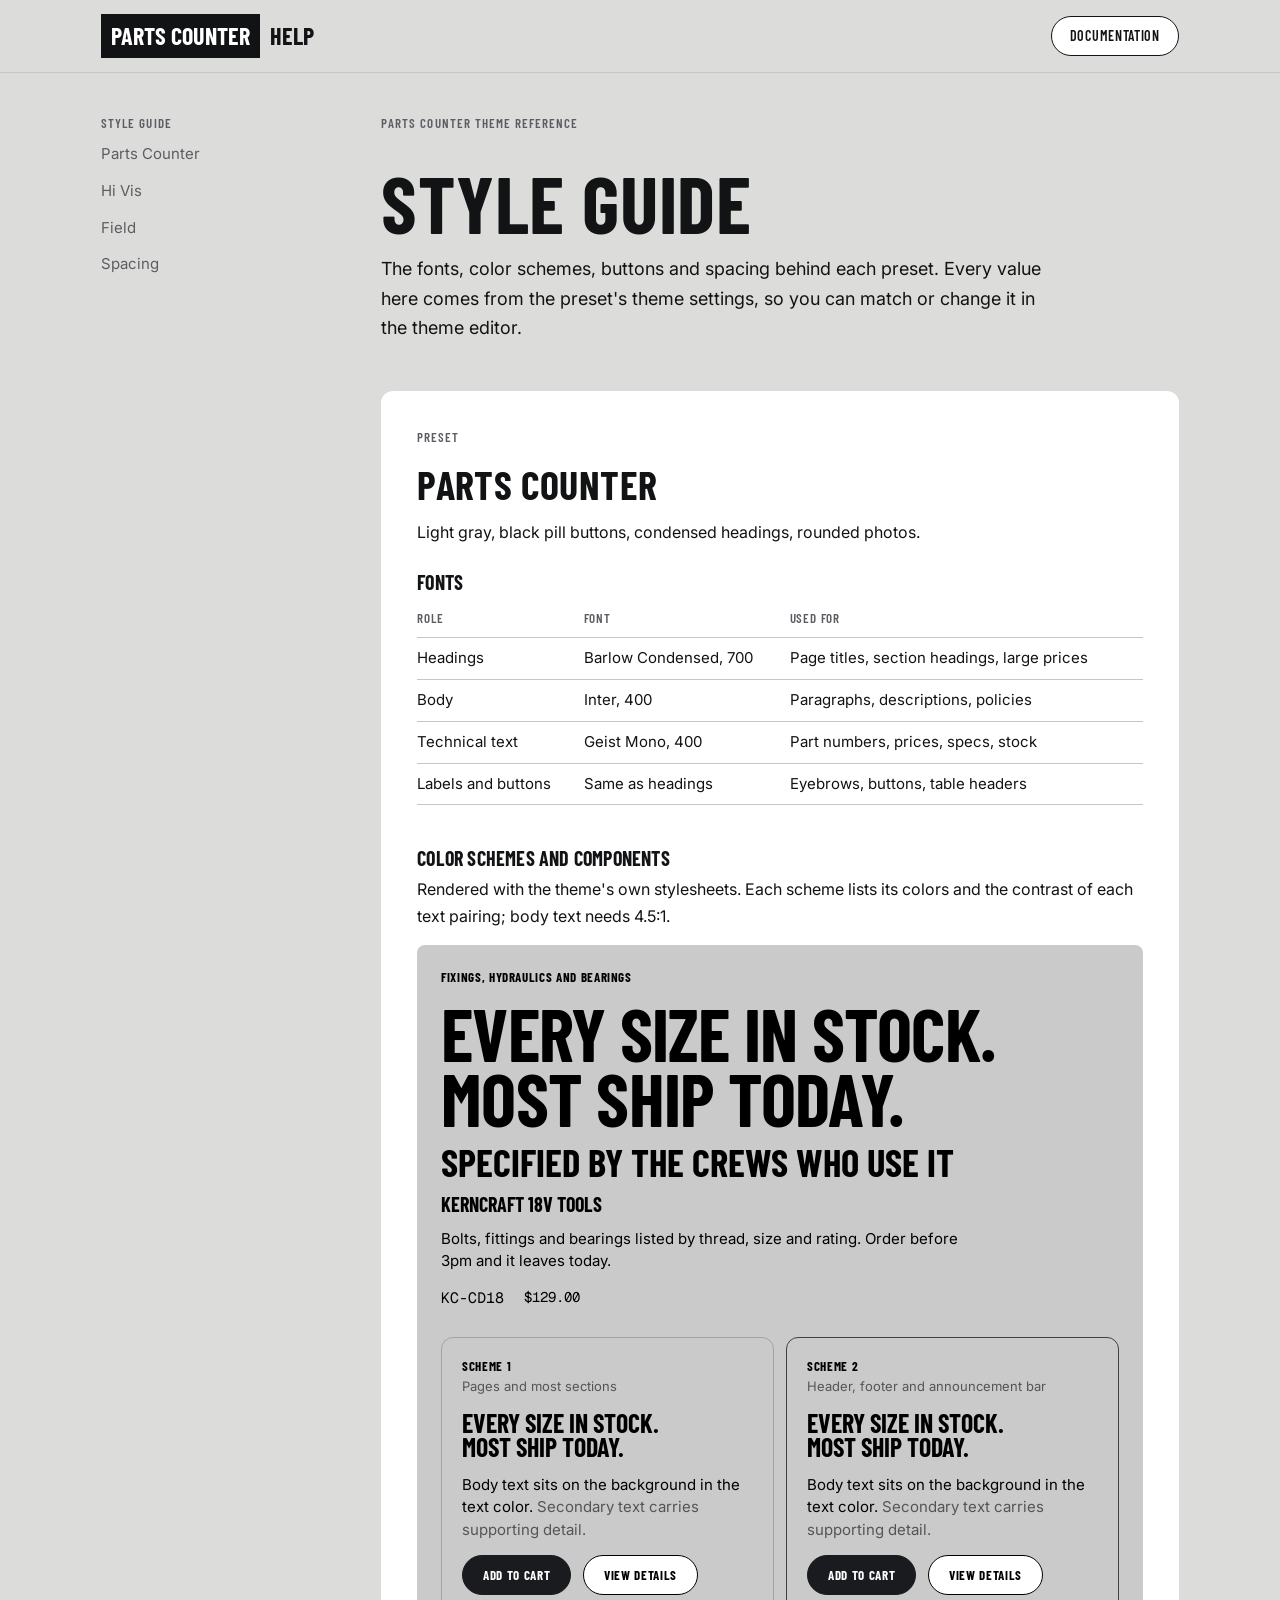
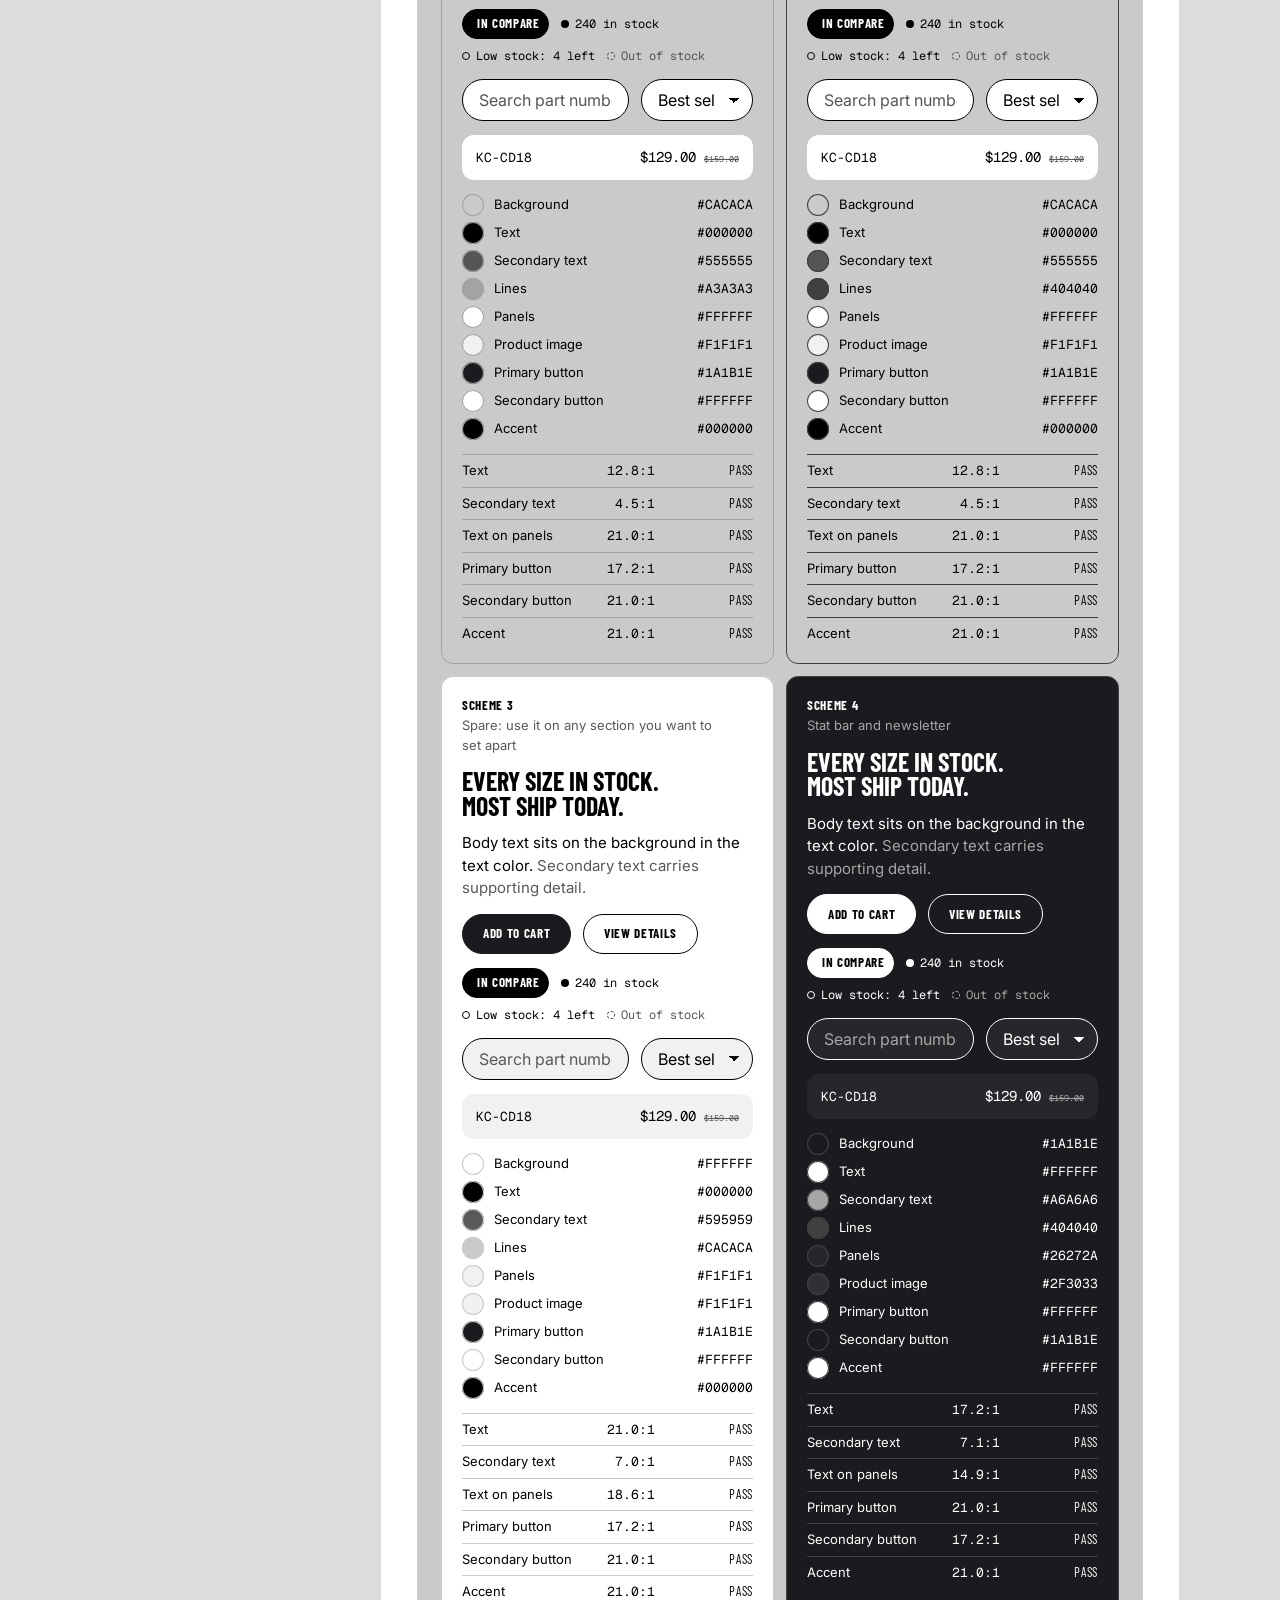
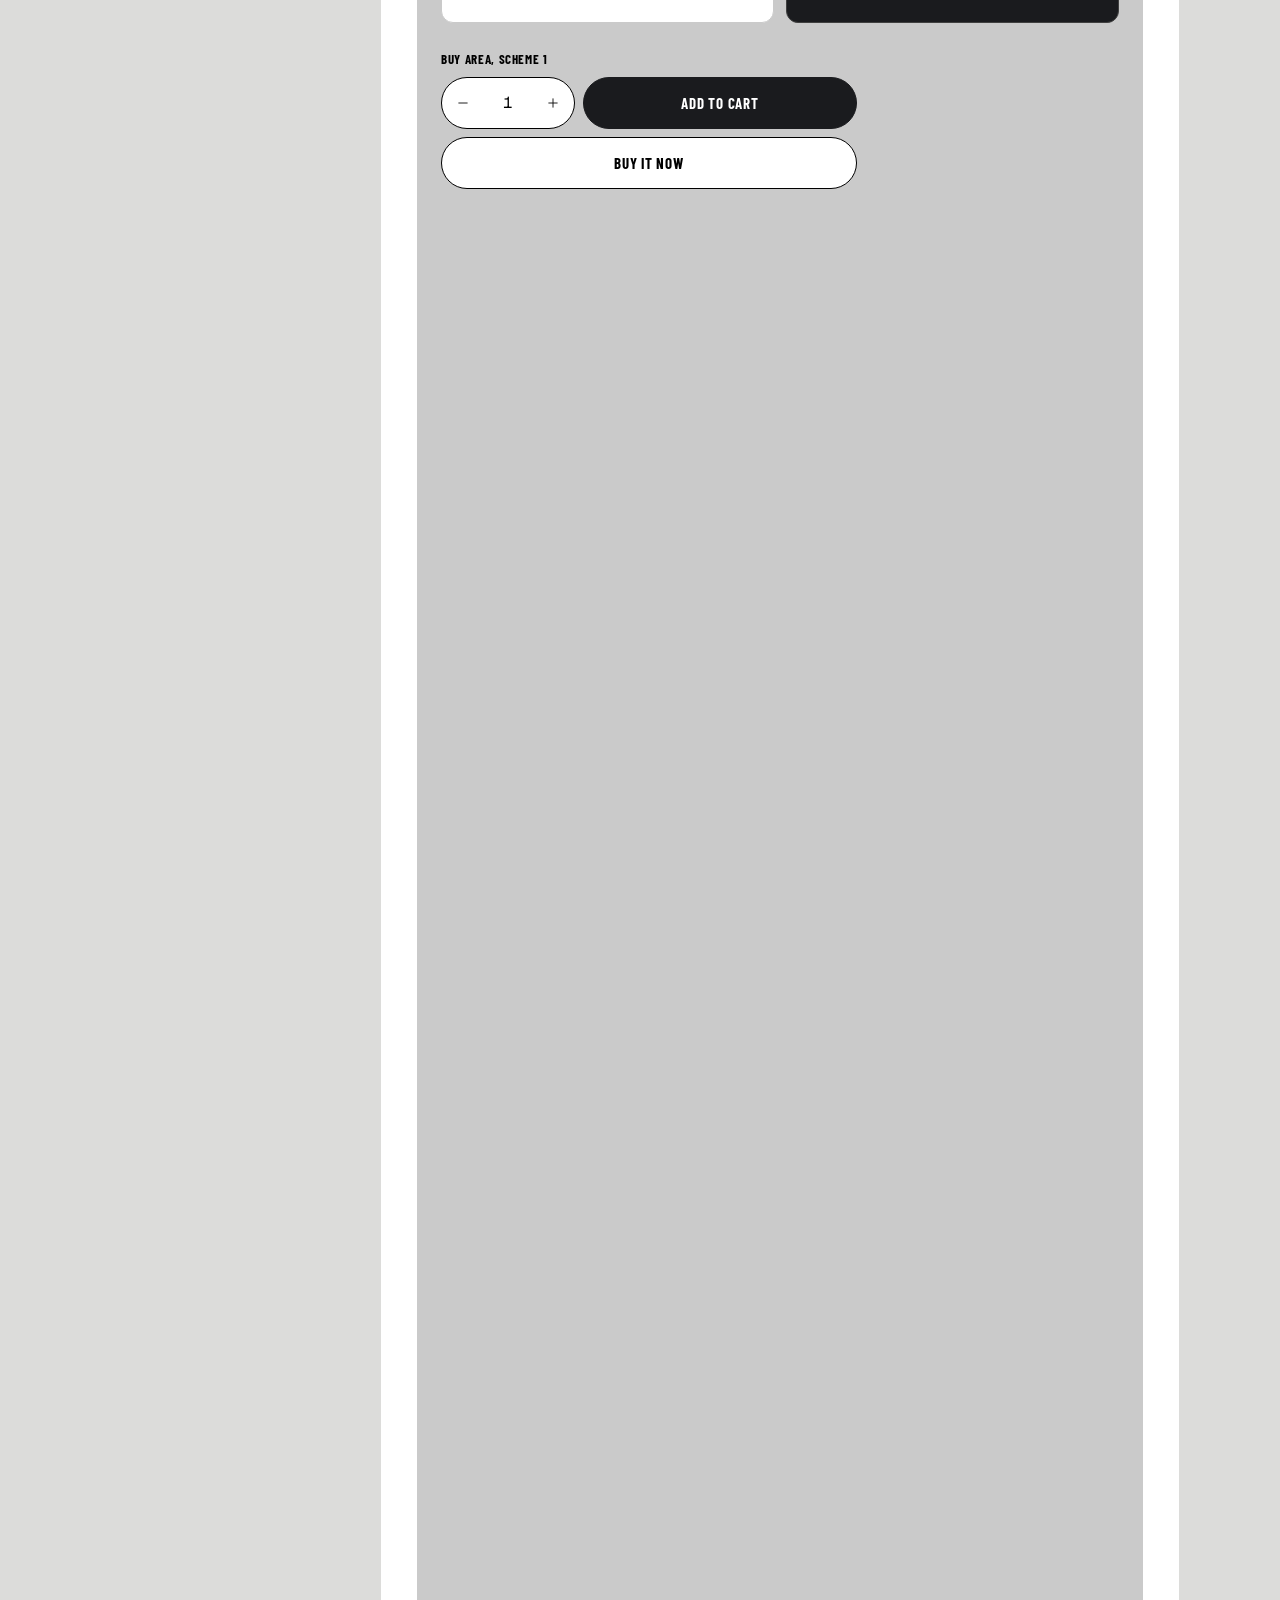
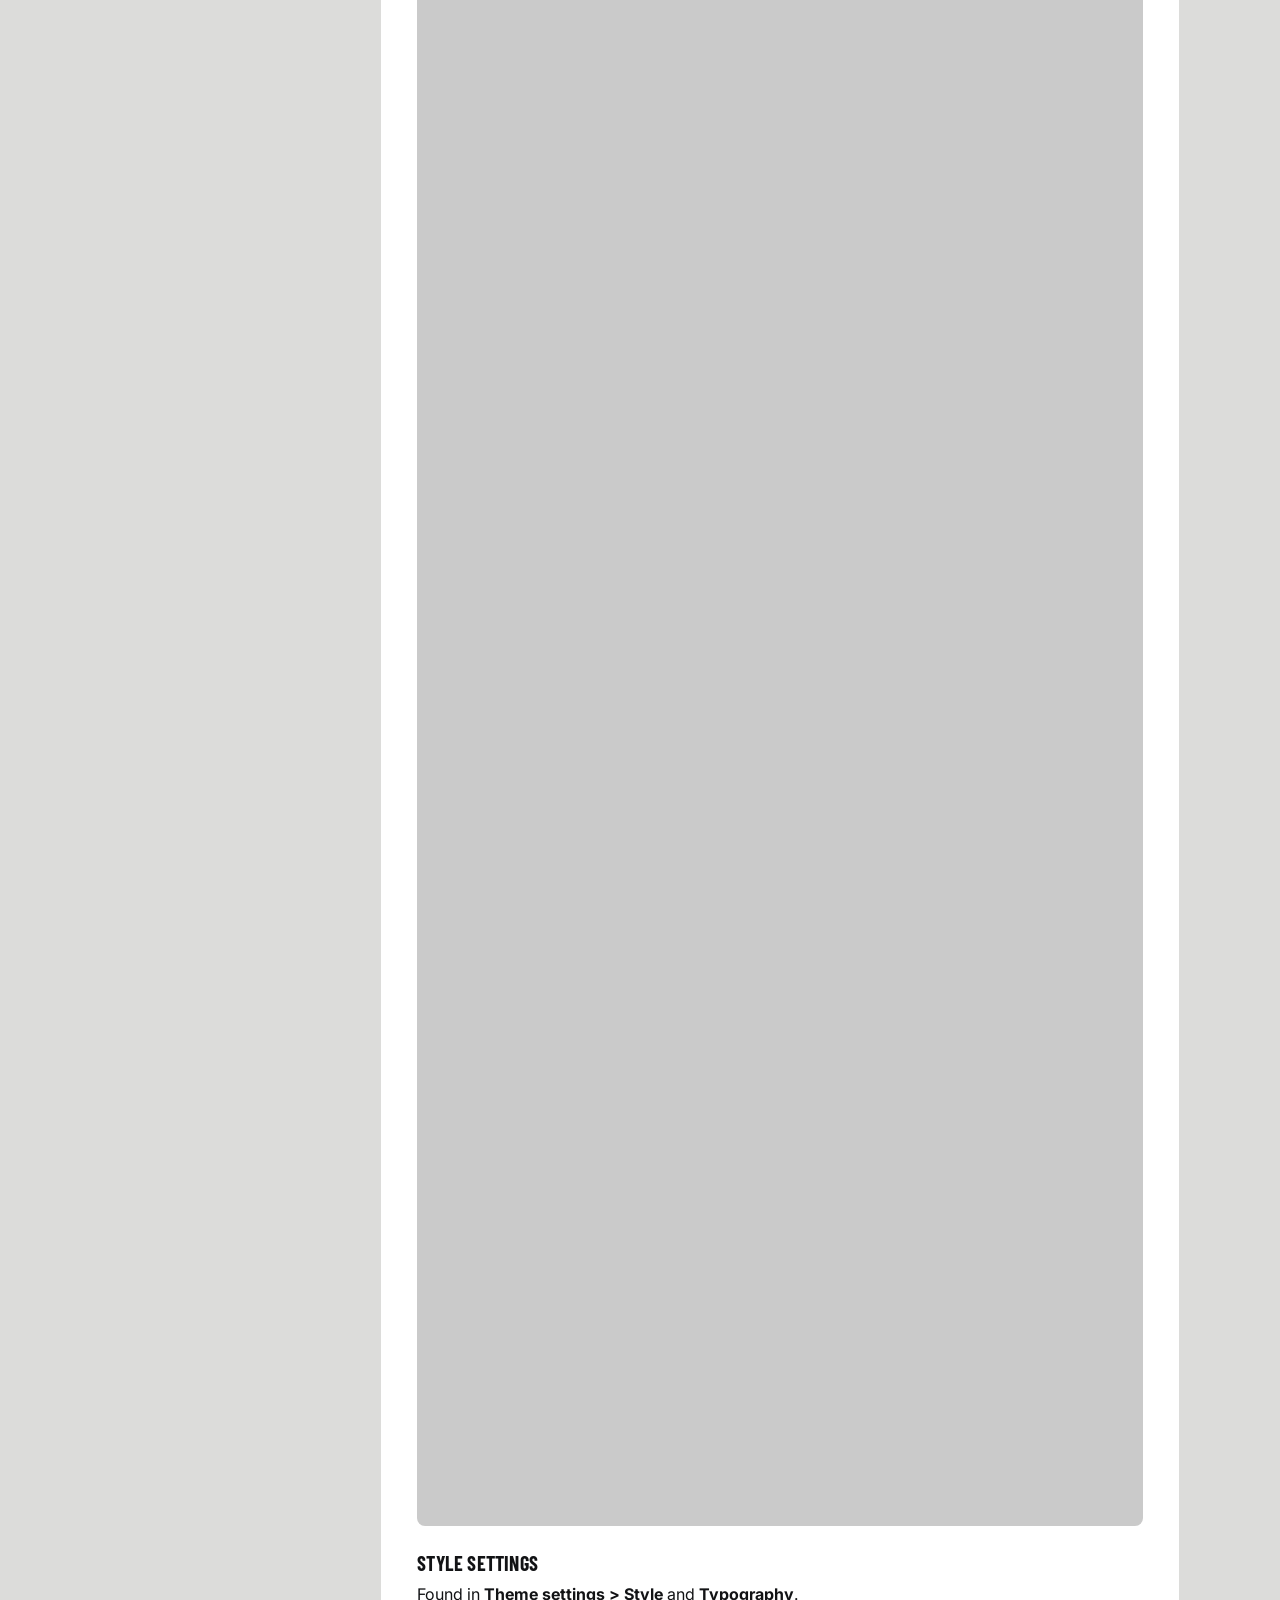
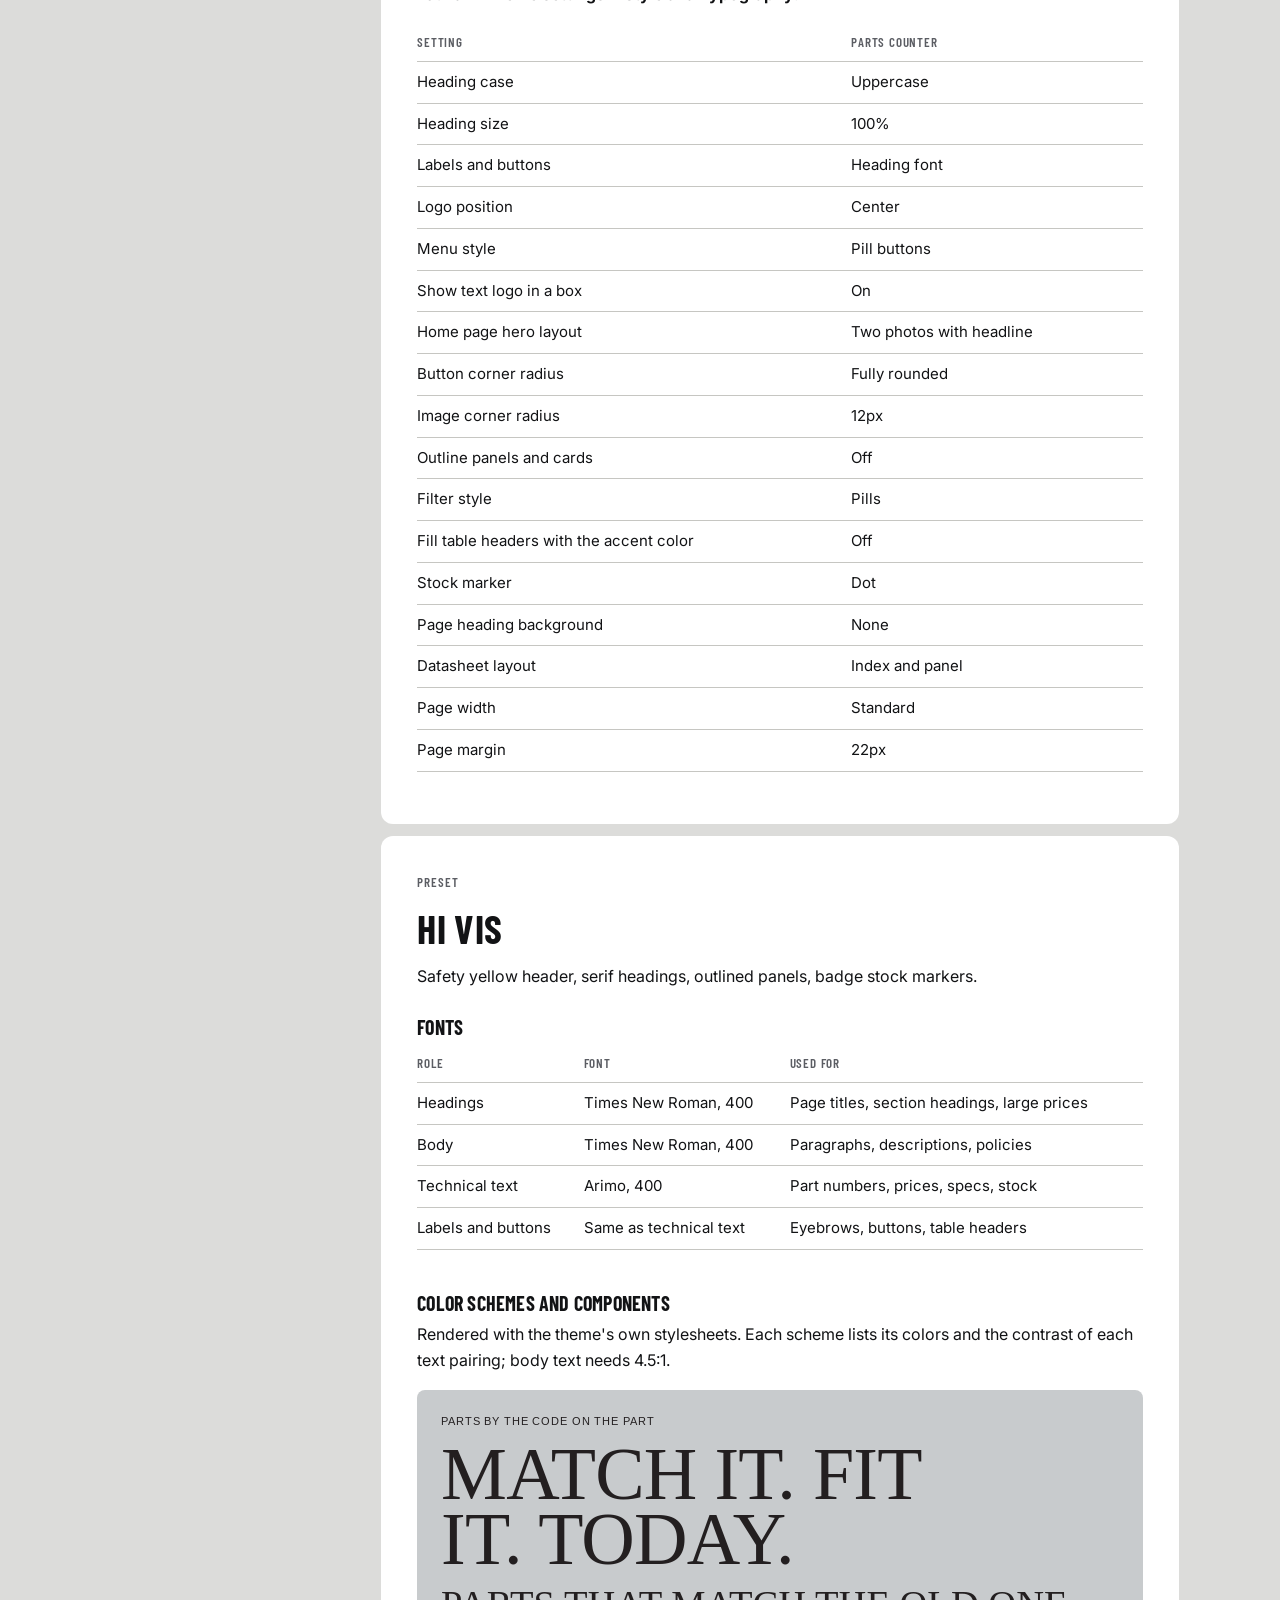
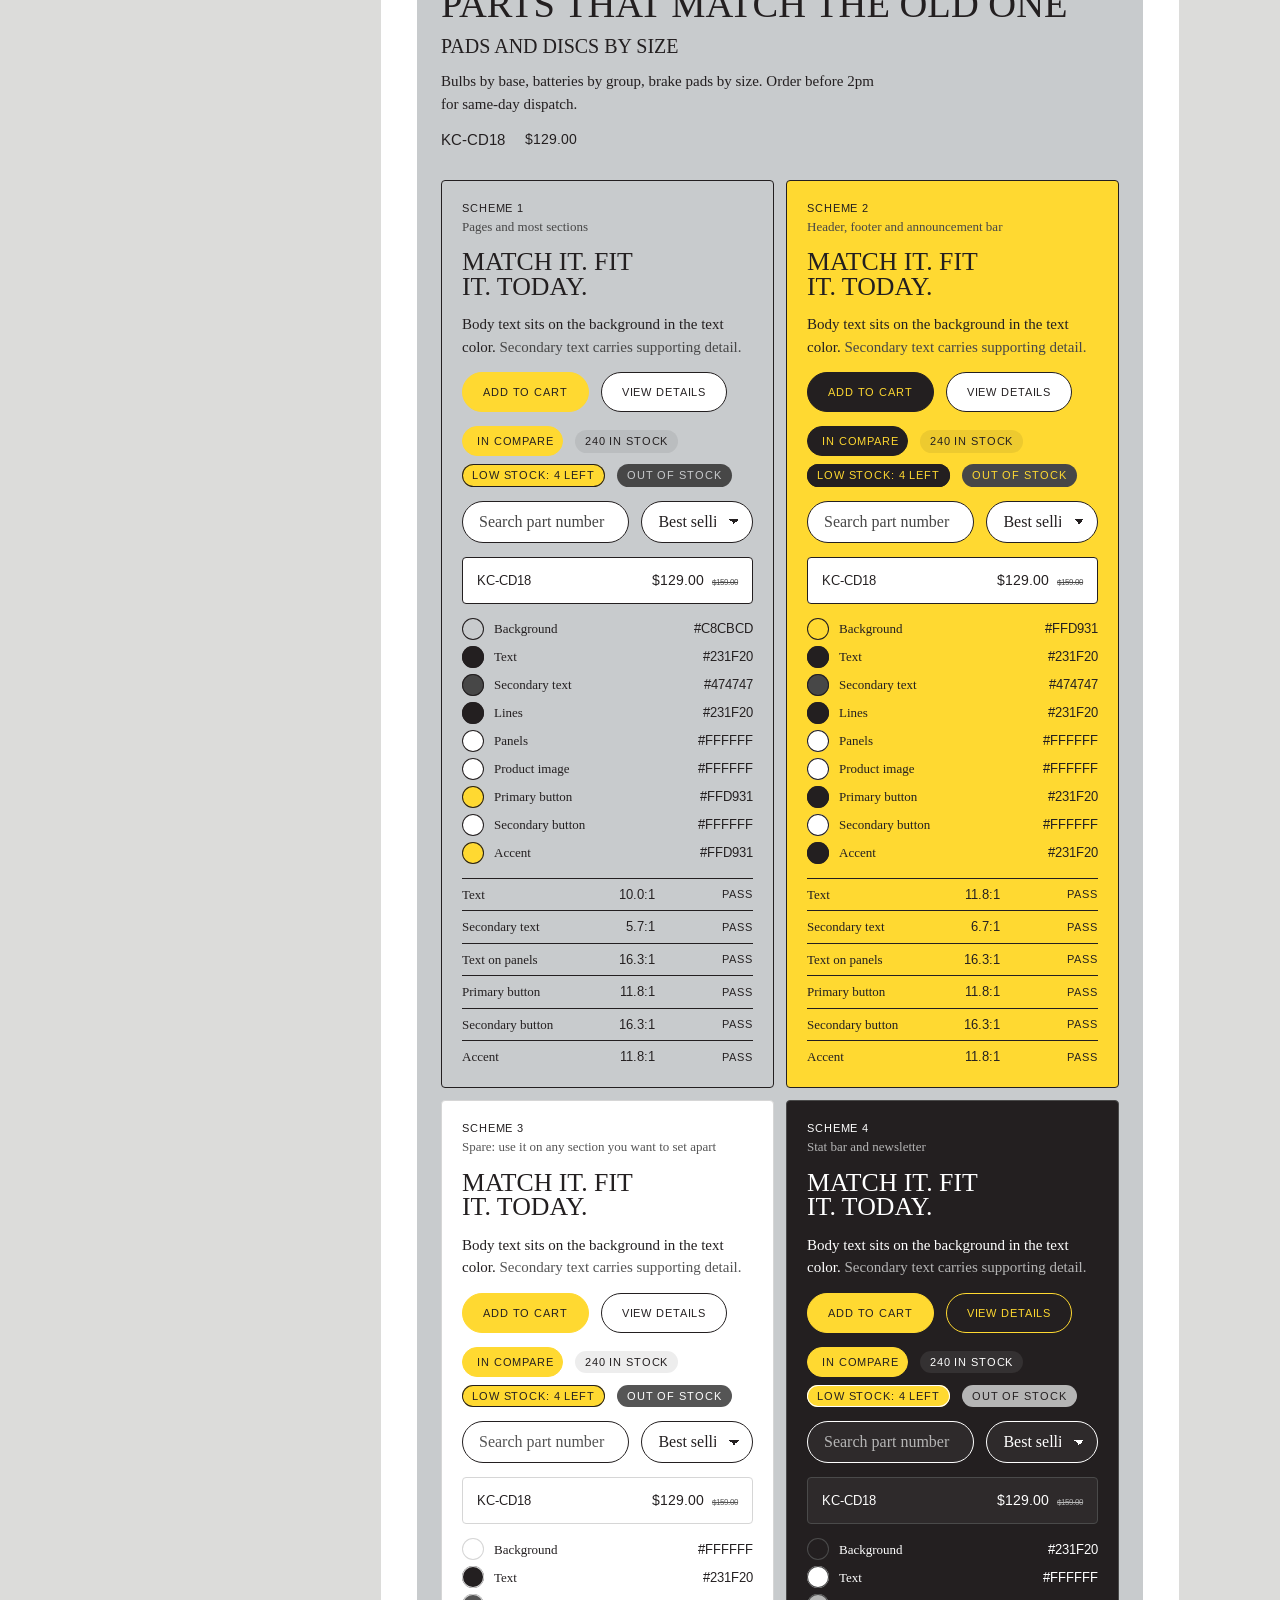
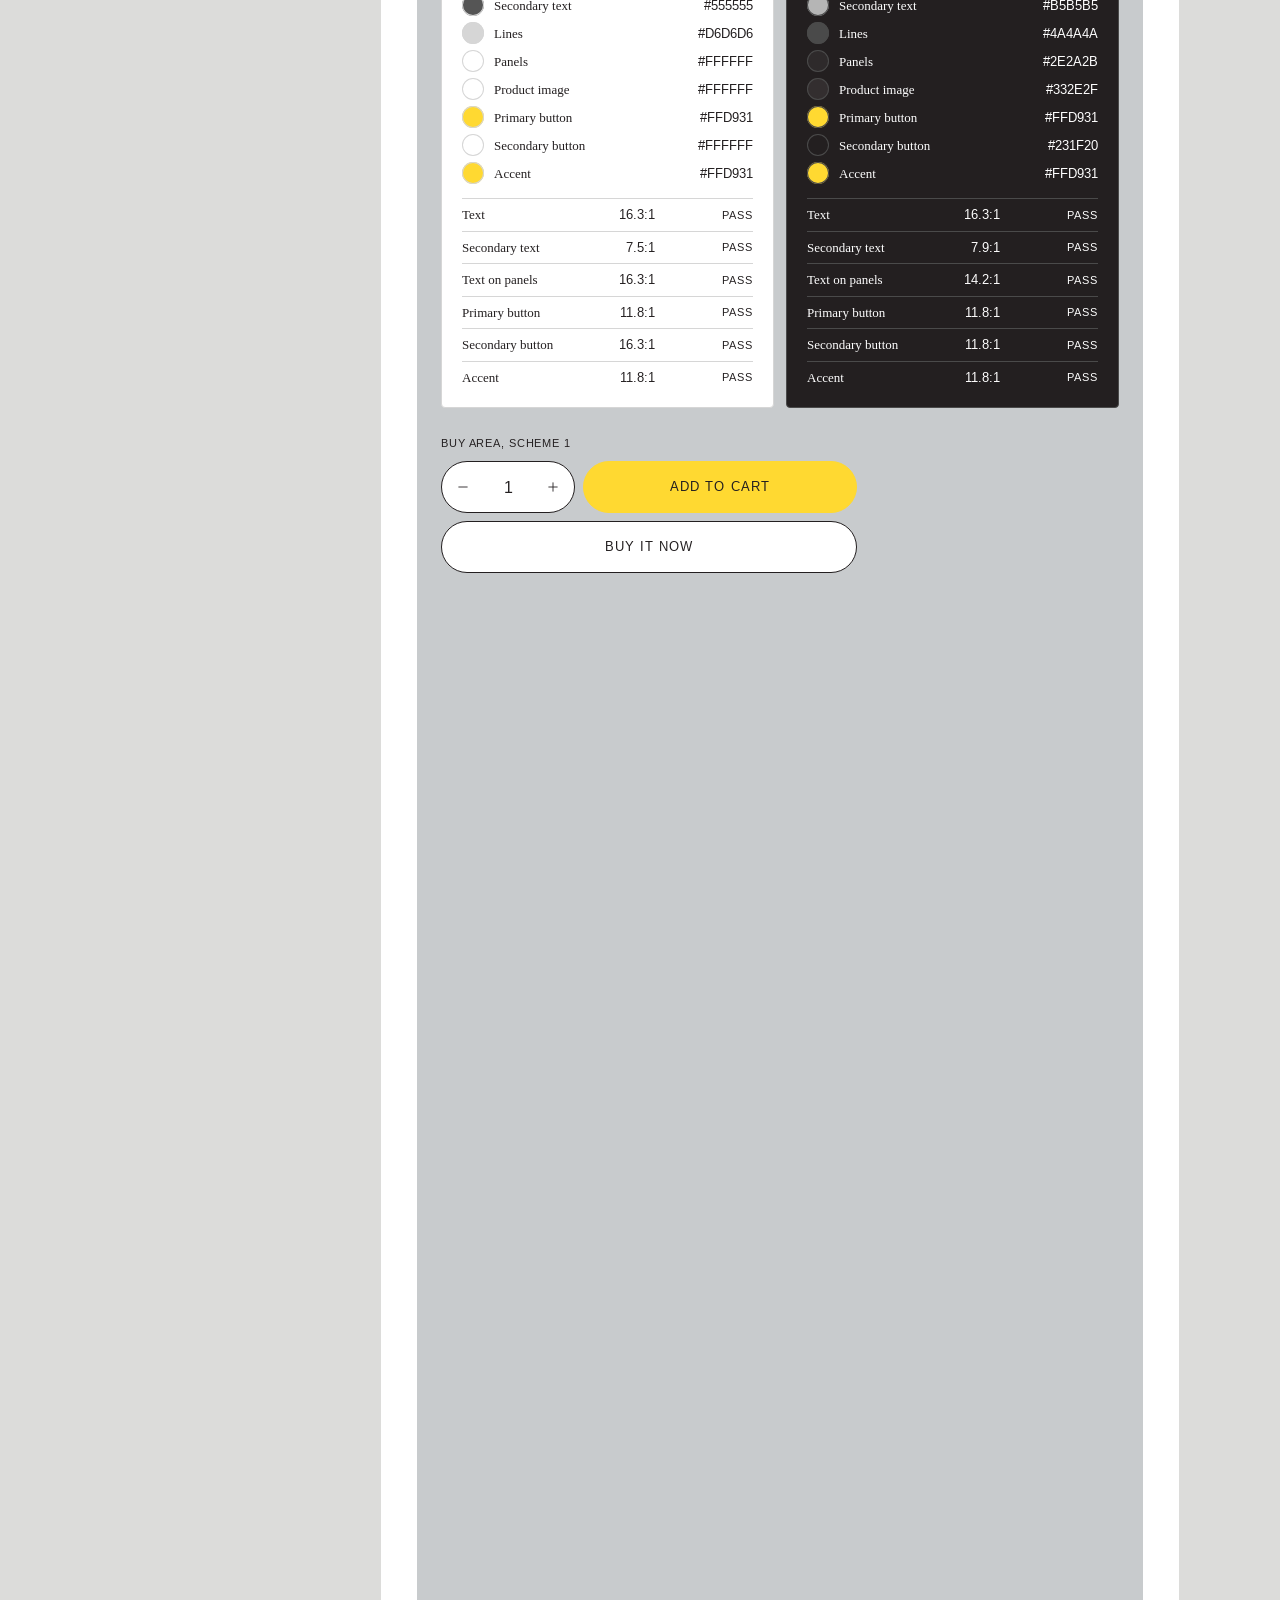
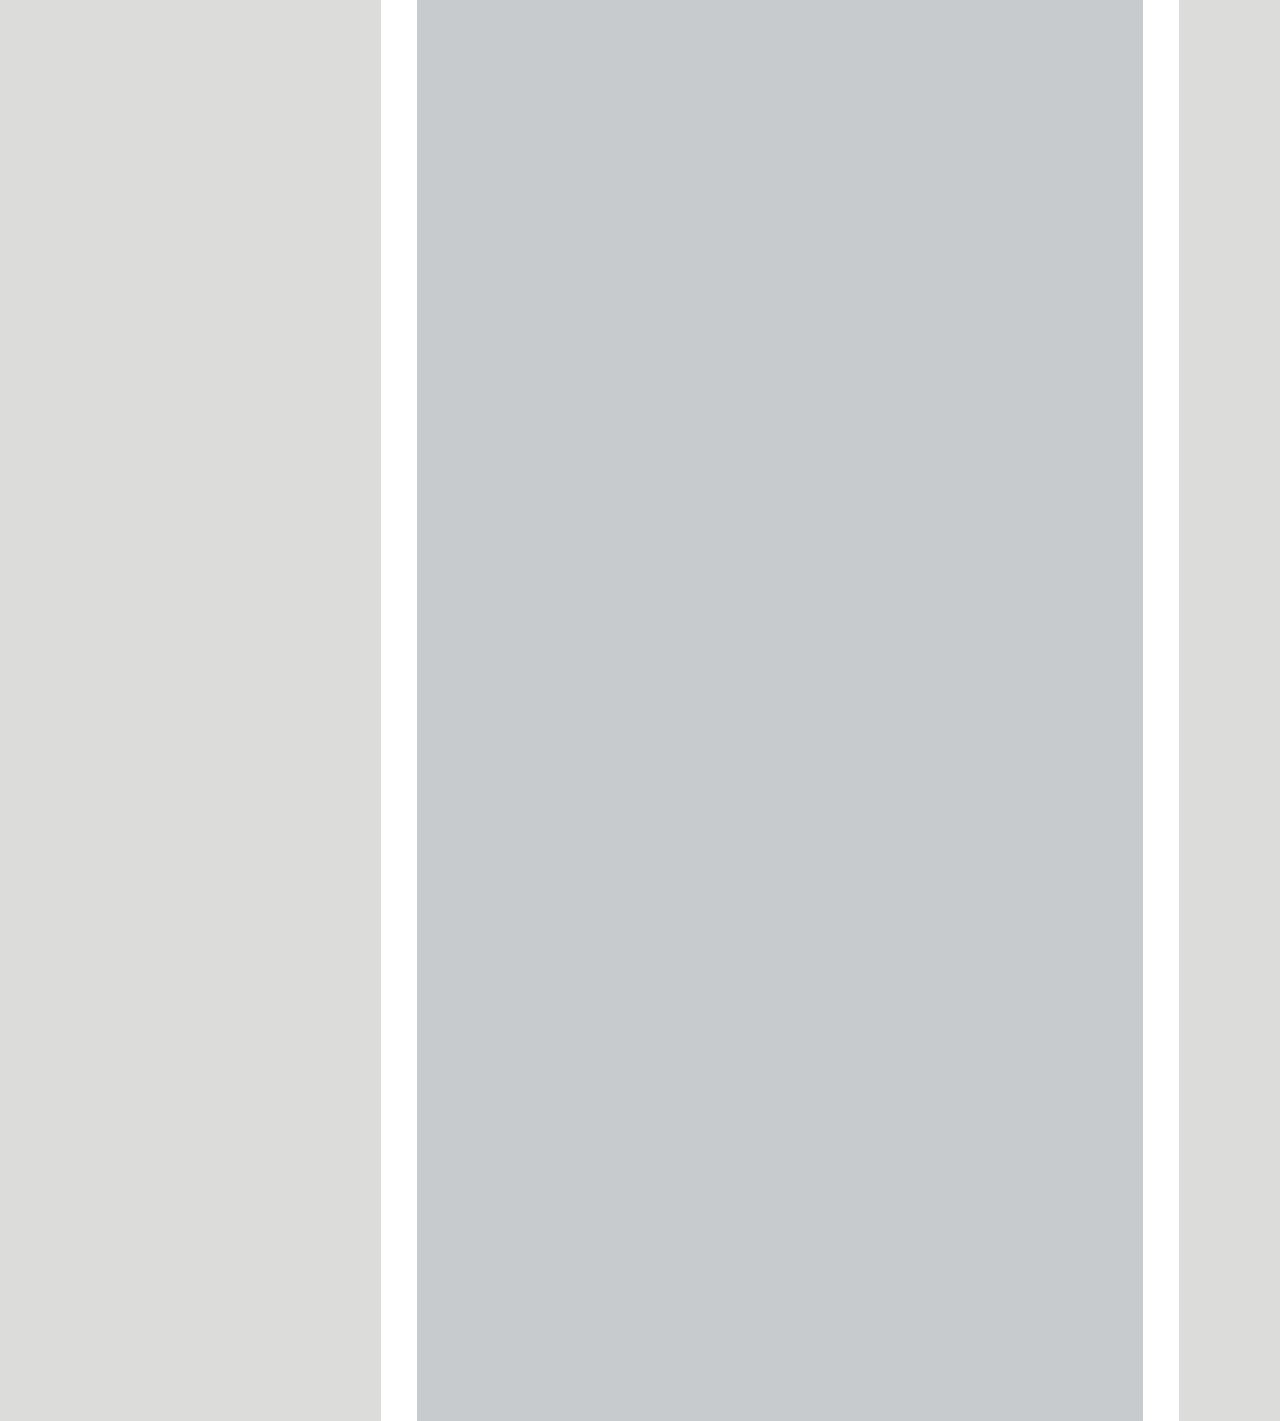
==== commit 34ea11f6: "Rename to Parts Counter" ====
--- a/style-guide.html
+++ b/style-guide.html
@@ -3,8 +3,8 @@
 <head>
 <meta charset="utf-8">
 <meta name="viewport" content="width=device-width, initial-scale=1">
-<title>Vernier style guide</title>
-<meta name="description" content="Fonts, color schemes, buttons and spacing for each Vernier preset, rendered with the theme's own styles.">
+<title>Parts Counter style guide</title>
+<meta name="description" content="Fonts, color schemes, buttons and spacing for each Parts Counter preset, rendered with the theme's own styles.">
 <link rel="preconnect" href="https://fonts.googleapis.com">
 <link rel="preconnect" href="https://fonts.gstatic.com" crossorigin>
 <link rel="stylesheet" href="https://fonts.googleapis.com/css2?family=Barlow+Condensed:wght@600;700&family=Inter:wght@400;600&family=Geist+Mono&display=swap">
@@ -13,7 +13,7 @@
 <body>
 <header class="top">
   <div class="top__inner">
-    <a class="brand" href="index.html"><span>Vernier</span> Help</a>
+    <a class="brand" href="index.html"><span>Parts Counter</span> Help</a>
     <a class="pill" href="index.html">Documentation</a>
   </div>
 </header>
@@ -21,26 +21,26 @@
 <div class="layout">
   <nav class="toc" aria-label="Contents">
     <span class="label">Style guide</span>
-    <a href="#vernier">Vernier</a><a href="#hi-vis">Hi Vis</a><a href="#field">Field</a>
+    <a href="#parts-counter">Parts Counter</a><a href="#hi-vis">Hi Vis</a><a href="#field">Field</a>
     <a href="#spacing">Spacing</a>
   </nav>
 
   <main class="content">
     <div class="hero">
-      <p class="label">Vernier theme reference</p>
+      <p class="label">Parts Counter theme reference</p>
       <h1>Style guide</h1>
       <p class="lede">The fonts, color schemes, buttons and spacing behind each preset. Every value here comes from the preset's theme settings, so you can match or change it in the theme editor.</p>
     </div>
 
-    <section class="doc" id="vernier">
+    <section class="doc" id="parts-counter">
       <p class="label">Preset</p>
-      <h2>Vernier</h2>
+      <h2>Parts Counter</h2>
       <p>Light gray, black pill buttons, condensed headings, rounded photos.</p>
       <h3>Fonts</h3>
       <div class="table-wrap"><table><thead><tr><th>Role</th><th>Font</th><th>Used for</th></tr></thead><tbody><tr><td>Headings</td><td>Barlow Condensed, 700</td><td>Page titles, section headings, large prices</td></tr><tr><td>Body</td><td>Inter, 400</td><td>Paragraphs, descriptions, policies</td></tr><tr><td>Technical text</td><td>Geist Mono, 400</td><td>Part numbers, prices, specs, stock</td></tr><tr><td>Labels and buttons</td><td>Same as headings</td><td>Eyebrows, buttons, table headers</td></tr></tbody></table></div>
       <h3>Color schemes and components</h3>
       <p>Rendered with the theme's own stylesheets. Each scheme lists its colors and the contrast of each text pairing; body text needs 4.5:1.</p>
-      <iframe class="sg-frame" title="Vernier preset: type, color schemes and components" loading="lazy" srcdoc="&lt;!doctype html&gt;
+      <iframe class="sg-frame" title="Parts Counter preset: type, color schemes and components" loading="lazy" srcdoc="&lt;!doctype html&gt;
 &lt;html lang=&quot;en&quot;&gt;&lt;head&gt;&lt;meta charset=&quot;utf-8&quot;&gt;&lt;meta name=&quot;viewport&quot; content=&quot;width=device-width, initial-scale=1&quot;&gt;
 &lt;link rel=&quot;preconnect&quot; href=&quot;https://fonts.googleapis.com&quot;&gt;&lt;link rel=&quot;preconnect&quot; href=&quot;https://fonts.gstatic.com&quot; crossorigin&gt;
 &lt;link rel=&quot;stylesheet&quot; href=&quot;https://fonts.googleapis.com/css2?family=Barlow+Condensed:wght@700&amp;family=Inter:wght@400;700&amp;family=Geist+Mono:wght@400;700&amp;display=swap&quot;&gt;
@@ -221,7 +221,7 @@
 &lt;/body&gt;&lt;/html&gt;"></iframe>
       <h3>Style settings</h3>
       <p>Found in <strong>Theme settings &gt; Style</strong> and <strong>Typography</strong>.</p>
-      <div class="table-wrap"><table><thead><tr><th>Setting</th><th>Vernier</th></tr></thead><tbody><tr><td>Heading case</td><td>Uppercase</td></tr><tr><td>Heading size</td><td>100%</td></tr><tr><td>Labels and buttons</td><td>Heading font</td></tr><tr><td>Logo position</td><td>Center</td></tr><tr><td>Menu style</td><td>Pill buttons</td></tr><tr><td>Show text logo in a box</td><td>On</td></tr><tr><td>Home page hero layout</td><td>Two photos with headline</td></tr><tr><td>Button corner radius</td><td>Fully rounded</td></tr><tr><td>Image corner radius</td><td>12px</td></tr><tr><td>Outline panels and cards</td><td>Off</td></tr><tr><td>Filter style</td><td>Pills</td></tr><tr><td>Fill table headers with the accent color</td><td>Off</td></tr><tr><td>Stock marker</td><td>Dot</td></tr><tr><td>Page heading background</td><td>None</td></tr><tr><td>Datasheet layout</td><td>Index and panel</td></tr><tr><td>Page width</td><td>Standard</td></tr><tr><td>Page margin</td><td>22px</td></tr></tbody></table></div>
+      <div class="table-wrap"><table><thead><tr><th>Setting</th><th>Parts Counter</th></tr></thead><tbody><tr><td>Heading case</td><td>Uppercase</td></tr><tr><td>Heading size</td><td>100%</td></tr><tr><td>Labels and buttons</td><td>Heading font</td></tr><tr><td>Logo position</td><td>Center</td></tr><tr><td>Menu style</td><td>Pill buttons</td></tr><tr><td>Show text logo in a box</td><td>On</td></tr><tr><td>Home page hero layout</td><td>Two photos with headline</td></tr><tr><td>Button corner radius</td><td>Fully rounded</td></tr><tr><td>Image corner radius</td><td>12px</td></tr><tr><td>Outline panels and cards</td><td>Off</td></tr><tr><td>Filter style</td><td>Pills</td></tr><tr><td>Fill table headers with the accent color</td><td>Off</td></tr><tr><td>Stock marker</td><td>Dot</td></tr><tr><td>Page heading background</td><td>None</td></tr><tr><td>Datasheet layout</td><td>Index and panel</td></tr><tr><td>Page width</td><td>Standard</td></tr><tr><td>Page margin</td><td>22px</td></tr></tbody></table></div>
     </section>
     <section class="doc" id="hi-vis">
       <p class="label">Preset</p>
@@ -621,7 +621,7 @@
     </section>
   </main>
 </div>
-<footer>Vernier is a Shopify theme. Shopify is a trademark of Shopify Inc.</footer>
+<footer>Parts Counter is a Shopify theme. Shopify is a trademark of Shopify Inc.</footer>
 <script>
   // Size each preset frame to its content, including after fonts load and on resize
   document.querySelectorAll('.sg-frame').forEach(function (frame) {
--- a/style.css
+++ b/style.css
@@ -1,4 +1,4 @@
-/* Vernier help site. Same type and palette as the theme's Vernier style. */
+/* Parts Counter help site. Same type and palette as the theme's Parts Counter style. */
 :root {
   --bg: #dcdcda;
   --panel: #ffffff;
